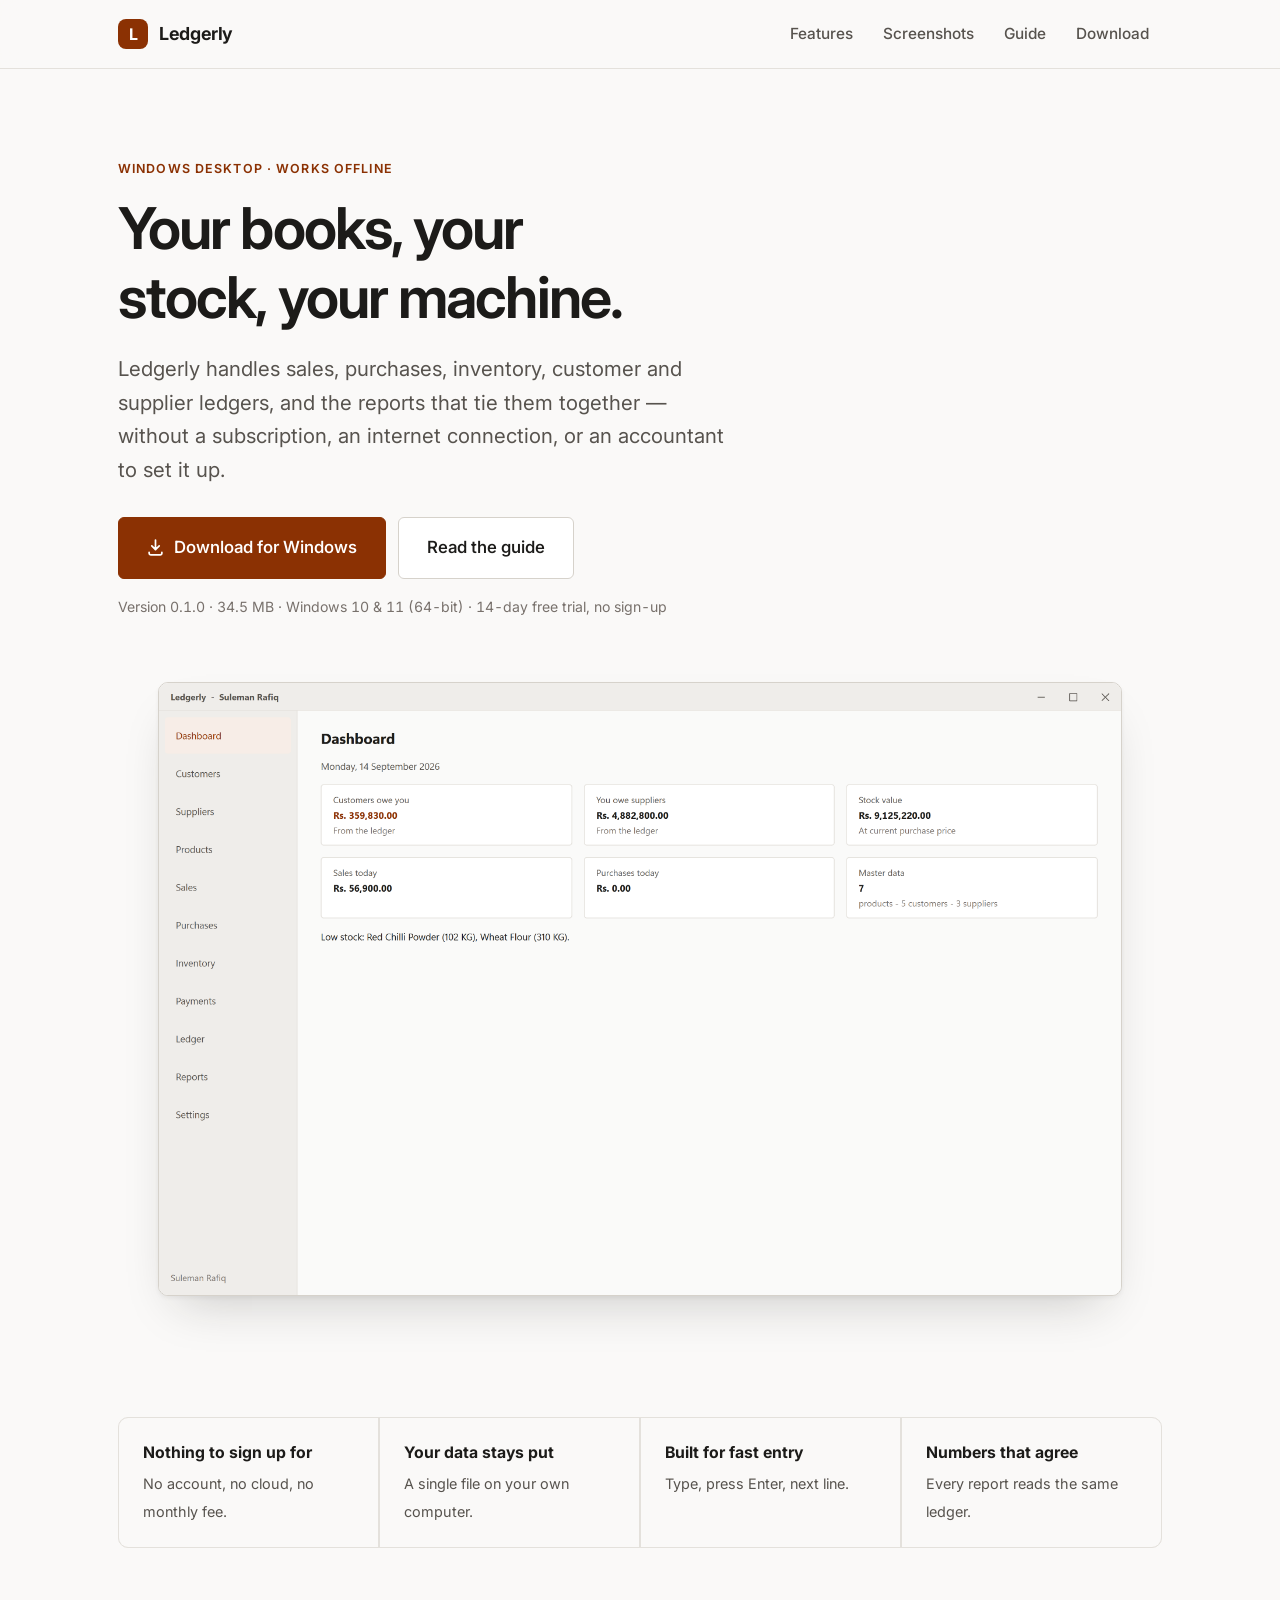
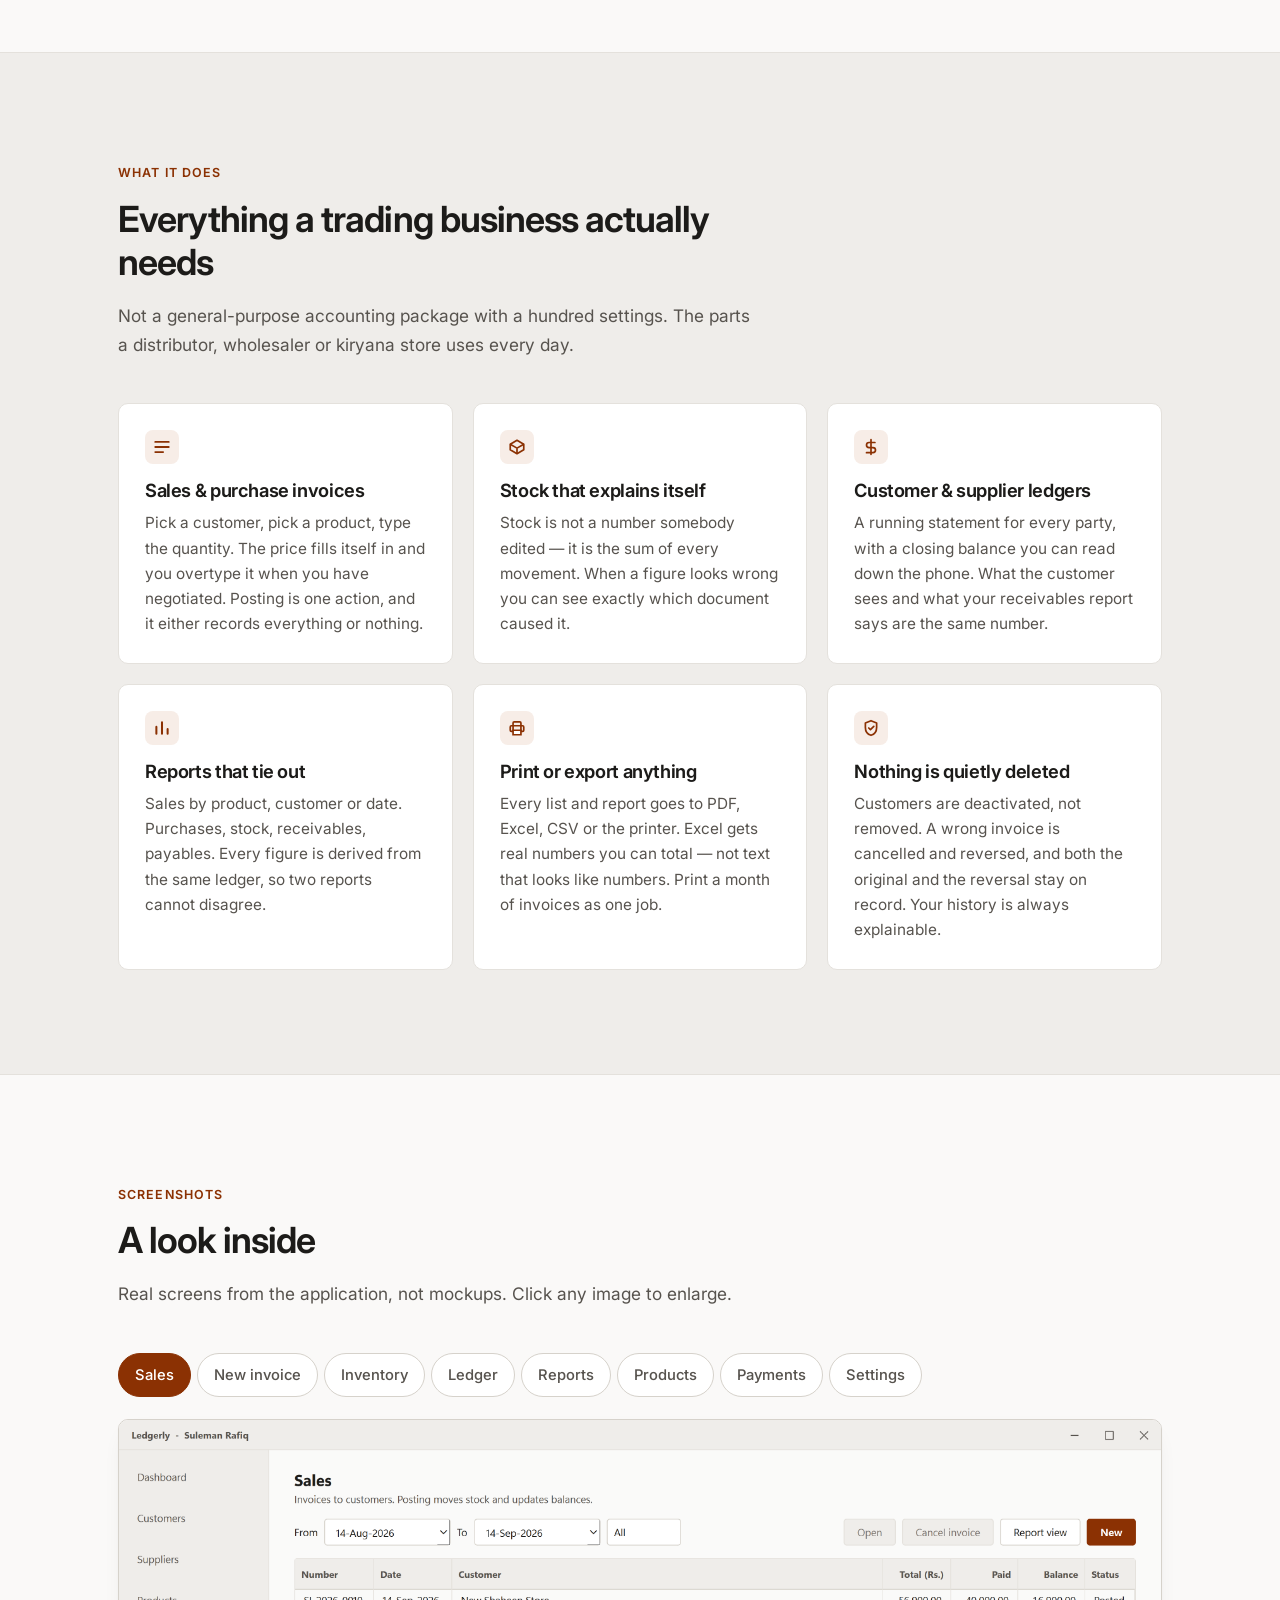
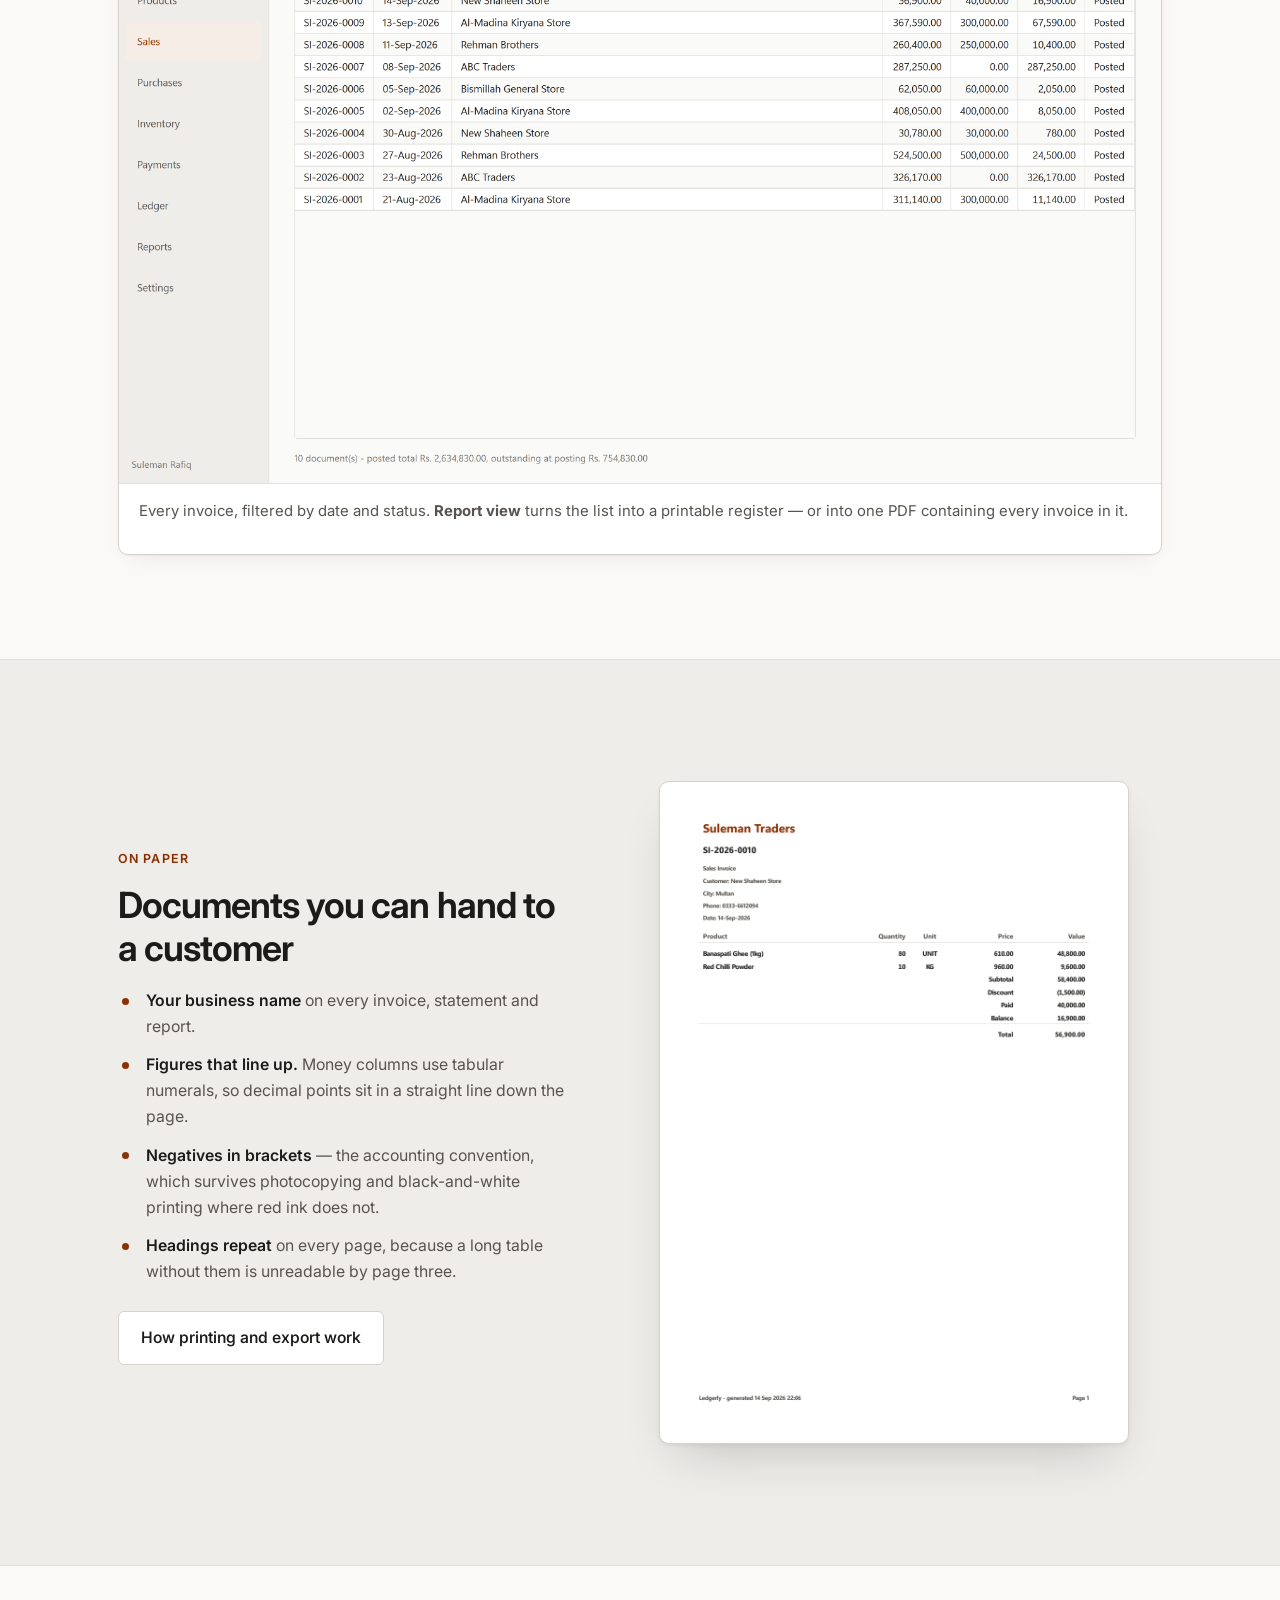
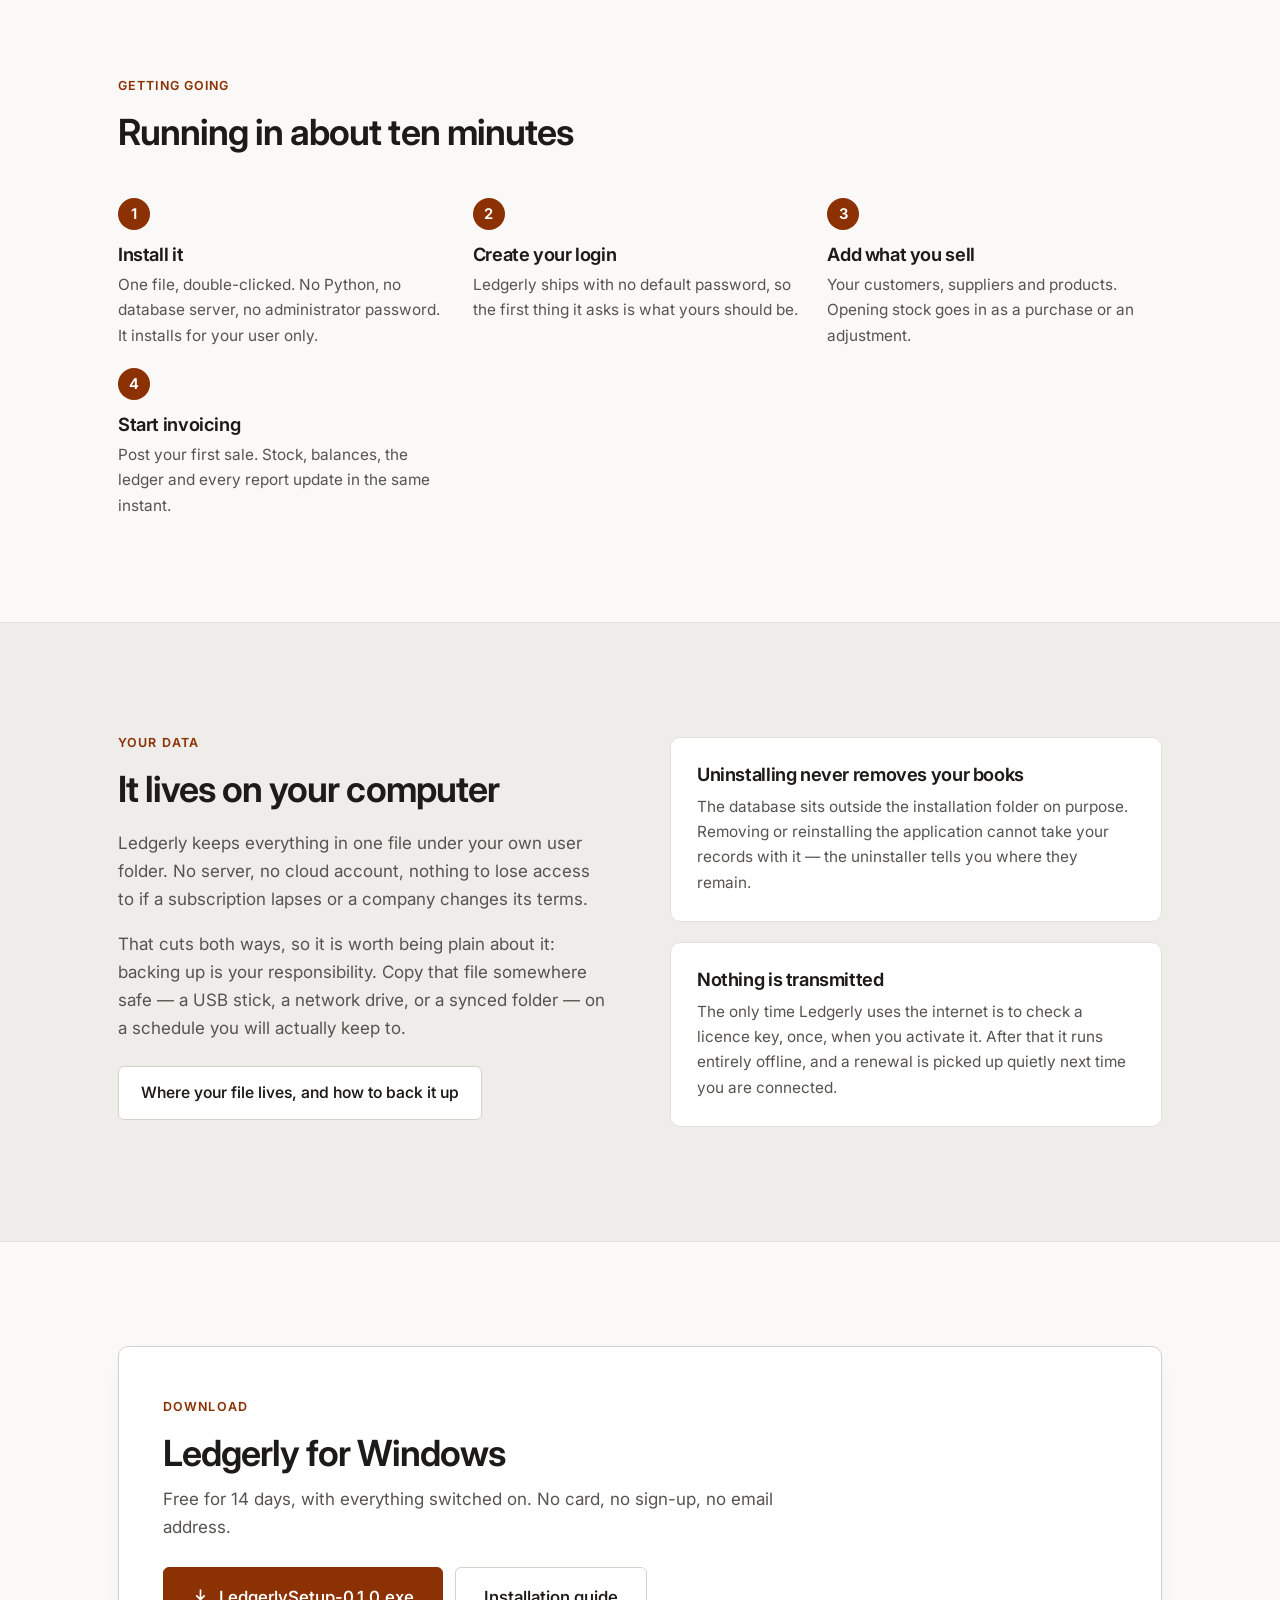
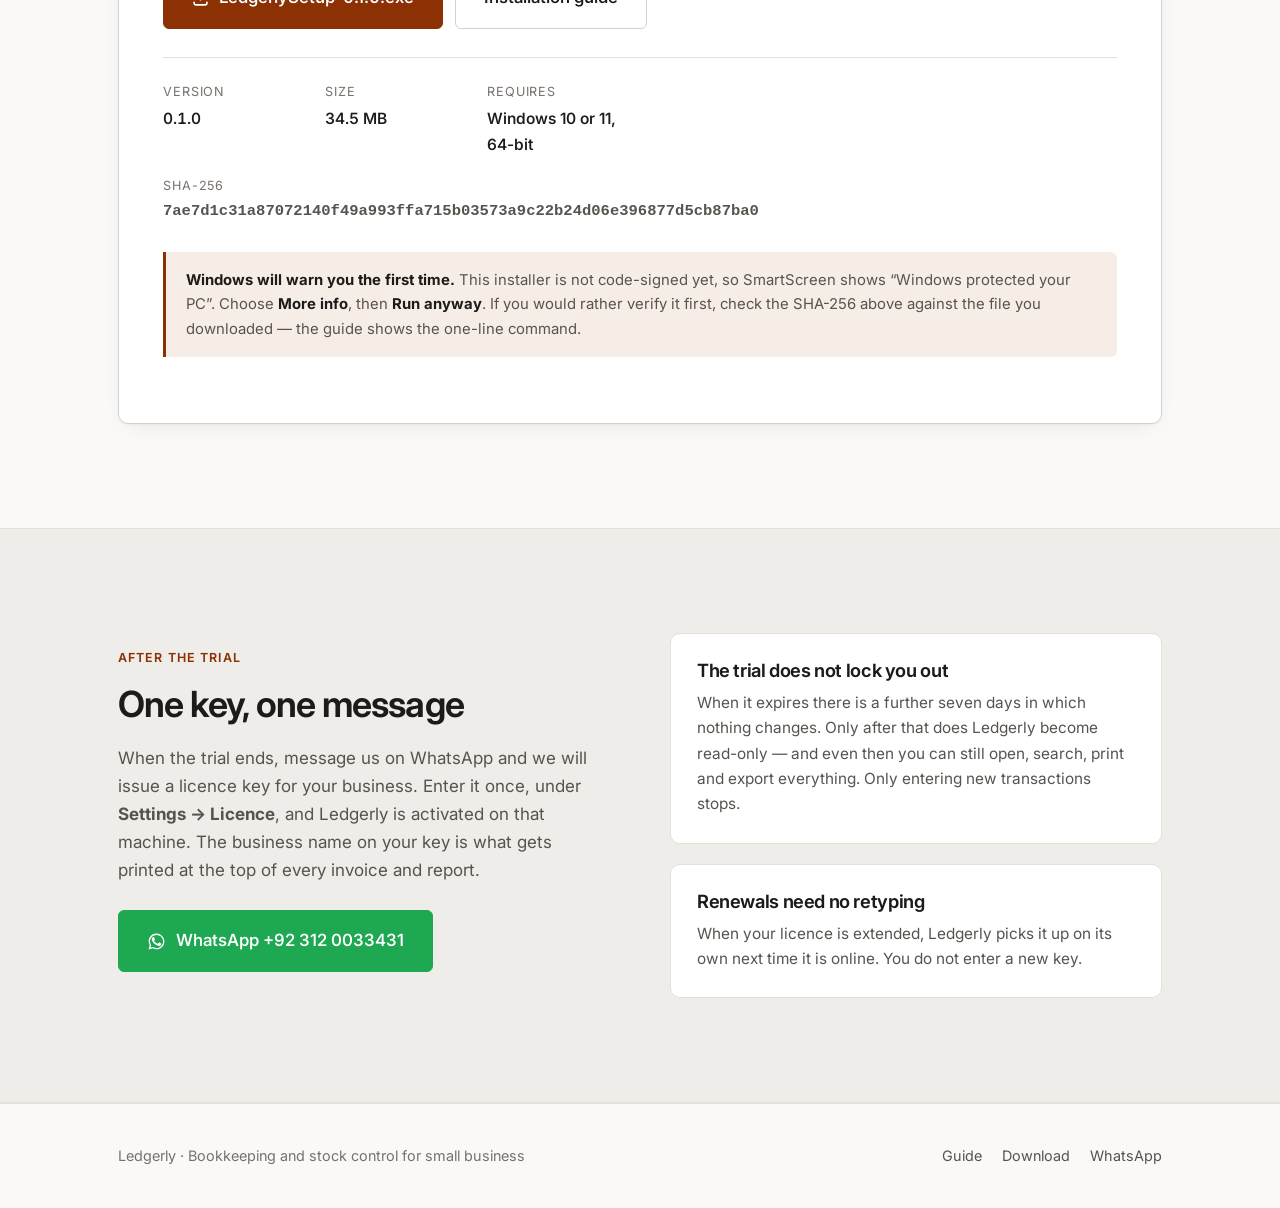
==== index.html @ e9dcdc24 "Ledgerly website: landing page, guide, screenshots and installer A static site -- two HTML pages, on" ====
<!doctype html>
<html lang="en">
<head>
<meta charset="utf-8">
<meta name="viewport" content="width=device-width, initial-scale=1">
<title>Ledgerly — offline bookkeeping and stock control for small business</title>
<meta name="description" content="A desktop ERP for small and medium businesses. Sales, purchases, stock, customer and supplier ledgers, and reports that always agree. Works offline. One-time licence.">
<meta name="theme-color" content="#8B3103">

<link rel="canonical" href="https://ledgerly-website-iota.vercel.app/">

<meta property="og:site_name" content="Ledgerly">
<meta property="og:title" content="Ledgerly — offline bookkeeping and stock control">
<meta property="og:description" content="Sales, purchases, stock, ledgers and reports for small business. Works offline. Your data stays on your machine. One-time licence.">
<meta property="og:type" content="website">
<meta property="og:url" content="https://ledgerly-website-iota.vercel.app/">
<meta property="og:locale" content="en">
<meta property="og:image" content="https://ledgerly-website-iota.vercel.app/assets/screens/dashboard.png">
<meta property="og:image:width" content="3300">
<meta property="og:image:height" content="2100">
<meta property="og:image:alt" content="The Ledgerly dashboard showing receivables, payables and stock value.">

<meta name="twitter:card" content="summary_large_image">
<meta name="twitter:title" content="Ledgerly — offline bookkeeping and stock control">
<meta name="twitter:description" content="Sales, purchases, stock, ledgers and reports for small business. Works offline.">
<meta name="twitter:image" content="https://ledgerly-website-iota.vercel.app/assets/screens/dashboard.png">

<meta name="robots" content="index, follow, max-image-preview:large, max-snippet:-1">
<meta name="application-name" content="Ledgerly">

<link rel="icon" href="assets/favicon.svg" type="image/svg+xml">
<link rel="preconnect" href="https://fonts.googleapis.com">
<link rel="preconnect" href="https://fonts.gstatic.com" crossorigin>
<link href="https://fonts.googleapis.com/css2?family=Inter:wght@400;500;600;700&display=swap" rel="stylesheet">
<link rel="stylesheet" href="assets/style.css">
<script type="application/ld+json">
{
  "@context": "https://schema.org",
  "@graph": [
    {
      "@type": "SoftwareApplication",
      "@id": "https://ledgerly-website-iota.vercel.app/#app",
      "name": "Ledgerly",
      "applicationCategory": "BusinessApplication",
      "applicationSubCategory": "Accounting and inventory software",
      "operatingSystem": "Windows 10, Windows 11",
      "softwareVersion": "0.1.0",
      "fileSize": "34.5 MB",
      "downloadUrl": "https://ledgerly-website-iota.vercel.app/downloads/LedgerlySetup-0.1.0.exe",
      "installUrl": "https://ledgerly-website-iota.vercel.app/#download",
      "softwareHelp": {
        "@id": "https://ledgerly-website-iota.vercel.app/docs#page"
      },
      "url": "https://ledgerly-website-iota.vercel.app/",
      "image": "https://ledgerly-website-iota.vercel.app/assets/screens/dashboard.png",
      "screenshot": [
        "https://ledgerly-website-iota.vercel.app/assets/screens/dashboard.png",
        "https://ledgerly-website-iota.vercel.app/assets/screens/sales.png",
        "https://ledgerly-website-iota.vercel.app/assets/screens/invoice-editor.png",
        "https://ledgerly-website-iota.vercel.app/assets/screens/inventory.png",
        "https://ledgerly-website-iota.vercel.app/assets/screens/ledger.png",
        "https://ledgerly-website-iota.vercel.app/assets/screens/reports.png"
      ],
      "description": "Offline desktop bookkeeping and stock control for small and medium businesses. Sales and purchase invoices, inventory, customer and supplier ledgers, payments and reports. Data stays in a single file on your own machine.",
      "featureList": [
        "Sales and purchase invoices with atomic posting",
        "Inventory derived from movement history",
        "Customer and supplier ledgers with running balances",
        "Customer receipts and supplier payments",
        "Sales, purchase, stock and outstanding reports",
        "Export to PDF, Excel and CSV, and direct printing",
        "Bulk printing of invoices and statements",
        "Works entirely offline"
      ],
      "offers": {
        "@type": "Offer",
        "price": "0",
        "priceCurrency": "PKR",
        "description": "Free 14-day trial with every feature enabled, then a one-time licence key. No subscription.",
        "availability": "https://schema.org/InStock"
      },
      "author": {
        "@id": "https://ledgerly-website-iota.vercel.app/#publisher"
      },
      "publisher": {
        "@id": "https://ledgerly-website-iota.vercel.app/#publisher"
      }
    },
    {
      "@type": "Organization",
      "@id": "https://ledgerly-website-iota.vercel.app/#publisher",
      "name": "Ledgerly",
      "url": "https://ledgerly-website-iota.vercel.app/",
      "logo": "https://ledgerly-website-iota.vercel.app/assets/favicon.svg",
      "contactPoint": {
        "@type": "ContactPoint",
        "contactType": "sales and technical support",
        "telephone": "+92-312-0033431",
        "availableLanguage": [
          "en",
          "ur"
        ]
      }
    },
    {
      "@type": "WebSite",
      "@id": "https://ledgerly-website-iota.vercel.app/#website",
      "url": "https://ledgerly-website-iota.vercel.app/",
      "name": "Ledgerly",
      "publisher": {
        "@id": "https://ledgerly-website-iota.vercel.app/#publisher"
      },
      "inLanguage": "en"
    }
  ]
}
</script>
</head>
<body>

<a class="skip" href="#main">Skip to content</a>

<header class="site-header">
  <div class="wrap">
    <a class="brand" href="./"><span class="mark" aria-hidden="true">L</span> Ledgerly</a>
    <nav class="site-nav">
      <a class="hide-sm" href="#features">Features</a>
      <a class="hide-sm" href="#screens">Screenshots</a>
      <a href="docs">Guide</a>
      <a href="#download">Download</a>
    </nav>
  </div>
</header>

<main id="main">

  <!-- ---------------------------------------------------------------- -->
  <section class="hero">
    <div class="wrap">
      <div class="hero__text">
        <span class="eyebrow">Windows desktop &middot; works offline</span>
        <h1>Your books, your stock, your machine.</h1>
        <p class="hero__lede">
          Ledgerly handles sales, purchases, inventory, customer and supplier
          ledgers, and the reports that tie them together — without a
          subscription, an internet connection, or an accountant to set it up.
        </p>
        <div class="hero__actions">
          <a class="btn btn--primary btn--lg" href="#download">
            <svg width="17" height="17" viewBox="0 0 16 16" fill="none" aria-hidden="true">
              <path d="M8 1v9m0 0L4.5 6.5M8 10l3.5-3.5M2 12.5v1A1.5 1.5 0 0 0 3.5 15h9a1.5 1.5 0 0 0 1.5-1.5v-1"
                    stroke="currentColor" stroke-width="1.6" stroke-linecap="round" stroke-linejoin="round"/>
            </svg>
            Download for Windows
          </a>
          <a class="btn btn--lg" href="docs">Read the guide</a>
        </div>
        <p class="hero__meta num">
          Version 0.1.0 &middot; 34.5&nbsp;MB &middot; Windows 10 &amp; 11 (64-bit) &middot;
          14-day free trial, no sign-up
        </p>
      </div>

      <figure class="hero__shot">
        <img src="assets/screens/dashboard.png" width="3300" height="2100"
             alt="The Ledgerly dashboard, showing receivables, payables, stock value, today's sales and a low-stock warning."
             fetchpriority="high">
      </figure>
    </div>
  </section>

  <!-- ---------------------------------------------------------------- -->
  <section>
    <div class="wrap">
      <div class="claims">
        <div>
          <strong>Nothing to sign up for</strong>
          <span>No account, no cloud, no monthly fee.</span>
        </div>
        <div>
          <strong>Your data stays put</strong>
          <span>A single file on your own computer.</span>
        </div>
        <div>
          <strong>Built for fast entry</strong>
          <span>Type, press Enter, next line.</span>
        </div>
        <div>
          <strong>Numbers that agree</strong>
          <span>Every report reads the same ledger.</span>
        </div>
      </div>
    </div>
  </section>

  <!-- ---------------------------------------------------------------- -->
  <section id="features" class="tinted">
    <div class="wrap">
      <div class="section-head">
        <span class="eyebrow">What it does</span>
        <h2>Everything a trading business actually needs</h2>
        <p>
          Not a general-purpose accounting package with a hundred settings.
          The parts a distributor, wholesaler or kiryana store uses every day.
        </p>
      </div>

      <div class="grid">
        <article class="card">
          <div class="card__icon" aria-hidden="true">
            <svg width="18" height="18" viewBox="0 0 16 16" fill="none">
              <path d="M2 3.5h12M2 8h12M2 12.5h7" stroke="currentColor" stroke-width="1.6" stroke-linecap="round"/>
            </svg>
          </div>
          <h3>Sales &amp; purchase invoices</h3>
          <p>
            Pick a customer, pick a product, type the quantity. The price fills
            itself in and you overtype it when you have negotiated. Posting is
            one action, and it either records everything or nothing.
          </p>
        </article>

        <article class="card">
          <div class="card__icon" aria-hidden="true">
            <svg width="18" height="18" viewBox="0 0 16 16" fill="none">
              <path d="M2 5.5 8 2l6 3.5v5L8 14l-6-3.5v-5Z" stroke="currentColor" stroke-width="1.5" stroke-linejoin="round"/>
              <path d="M2 5.5 8 9l6-3.5M8 9v5" stroke="currentColor" stroke-width="1.5" stroke-linejoin="round"/>
            </svg>
          </div>
          <h3>Stock that explains itself</h3>
          <p>
            Stock is not a number somebody edited — it is the sum of every
            movement. When a figure looks wrong you can see exactly which
            document caused it.
          </p>
        </article>

        <article class="card">
          <div class="card__icon" aria-hidden="true">
            <svg width="18" height="18" viewBox="0 0 16 16" fill="none">
              <path d="M8 1.5v13M11.5 4H6.25a2.25 2.25 0 0 0 0 4.5h3.5a2.25 2.25 0 0 1 0 4.5H4"
                    stroke="currentColor" stroke-width="1.5" stroke-linecap="round"/>
            </svg>
          </div>
          <h3>Customer &amp; supplier ledgers</h3>
          <p>
            A running statement for every party, with a closing balance you can
            read down the phone. What the customer sees and what your
            receivables report says are the same number.
          </p>
        </article>

        <article class="card">
          <div class="card__icon" aria-hidden="true">
            <svg width="18" height="18" viewBox="0 0 16 16" fill="none">
              <path d="M3 13V7m5 6V3m5 10v-4" stroke="currentColor" stroke-width="1.8" stroke-linecap="round"/>
            </svg>
          </div>
          <h3>Reports that tie out</h3>
          <p>
            Sales by product, customer or date. Purchases, stock, receivables,
            payables. Every figure is derived from the same ledger, so two
            reports cannot disagree.
          </p>
        </article>

        <article class="card">
          <div class="card__icon" aria-hidden="true">
            <svg width="18" height="18" viewBox="0 0 16 16" fill="none">
              <path d="M4.5 11.5v-8a1 1 0 0 1 1-1h5a1 1 0 0 1 1 1v8" stroke="currentColor" stroke-width="1.5"/>
              <rect x="2" y="6" width="12" height="5" rx="1" stroke="currentColor" stroke-width="1.5"/>
              <path d="M4.5 10h7v4h-7z" fill="var(--bg-elevated)" stroke="currentColor" stroke-width="1.5"/>
            </svg>
          </div>
          <h3>Print or export anything</h3>
          <p>
            Every list and report goes to PDF, Excel, CSV or the printer.
            Excel gets real numbers you can total — not text that looks like
            numbers. Print a month of invoices as one job.
          </p>
        </article>

        <article class="card">
          <div class="card__icon" aria-hidden="true">
            <svg width="18" height="18" viewBox="0 0 16 16" fill="none">
              <path d="M8 1.5 3 3.5v4c0 3.2 2.1 6.1 5 7 2.9-.9 5-3.8 5-7v-4L8 1.5Z"
                    stroke="currentColor" stroke-width="1.5" stroke-linejoin="round"/>
              <path d="m6 8 1.5 1.5L10.5 6.5" stroke="currentColor" stroke-width="1.5" stroke-linecap="round" stroke-linejoin="round"/>
            </svg>
          </div>
          <h3>Nothing is quietly deleted</h3>
          <p>
            Customers are deactivated, not removed. A wrong invoice is
            cancelled and reversed, and both the original and the reversal
            stay on record. Your history is always explainable.
          </p>
        </article>
      </div>
    </div>
  </section>

  <!-- ---------------------------------------------------------------- -->
  <section id="screens">
    <div class="wrap">
      <div class="section-head">
        <span class="eyebrow">Screenshots</span>
        <h2>A look inside</h2>
        <p>Real screens from the application, not mockups. Click any image to enlarge.</p>
      </div>

      <div class="tabs" role="tablist" aria-label="Application screens">
        <button class="tab" role="tab" aria-selected="true"  aria-controls="p-sales"     id="t-sales">Sales</button>
        <button class="tab" role="tab" aria-selected="false" aria-controls="p-invoice"   id="t-invoice">New invoice</button>
        <button class="tab" role="tab" aria-selected="false" aria-controls="p-inventory" id="t-inventory">Inventory</button>
        <button class="tab" role="tab" aria-selected="false" aria-controls="p-ledger"    id="t-ledger">Ledger</button>
        <button class="tab" role="tab" aria-selected="false" aria-controls="p-reports"   id="t-reports">Reports</button>
        <button class="tab" role="tab" aria-selected="false" aria-controls="p-products"  id="t-products">Products</button>
        <button class="tab" role="tab" aria-selected="false" aria-controls="p-payments"  id="t-payments">Payments</button>
        <button class="tab" role="tab" aria-selected="false" aria-controls="p-settings"  id="t-settings">Settings</button>
      </div>

      <div class="shot" role="tabpanel" id="p-sales" aria-labelledby="t-sales">
        <img src="assets/screens/sales.png" alt="The sales register, listing posted invoices with totals, amounts paid and balances." loading="lazy">
        <p class="shot__caption">Every invoice, filtered by date and status. <strong>Report view</strong> turns the list into a printable register — or into one PDF containing every invoice in it.</p>
      </div>

      <div class="shot" role="tabpanel" id="p-invoice" aria-labelledby="t-invoice" hidden>
        <img src="assets/screens/invoice-editor.png" alt="Entering a sales invoice: customer, date, product lines, and live subtotal, discount, total and balance." loading="lazy">
        <p class="shot__caption">Choose a product and its price appears; type a quantity and press <kbd>Enter</kbd>. Totals update as you go, and the balance is always in view.</p>
      </div>

      <div class="shot" role="tabpanel" id="p-inventory" aria-labelledby="t-inventory" hidden>
        <img src="assets/screens/inventory.png" alt="Current stock for every product, with quantities, values and low-stock flags." loading="lazy">
        <p class="shot__caption">Current stock, the movement history behind it, or just what has fallen below its reorder level.</p>
      </div>

      <div class="shot" role="tabpanel" id="p-ledger" aria-labelledby="t-ledger" hidden>
        <img src="assets/screens/ledger.png" alt="A customer ledger showing invoices, receipts and a running balance." loading="lazy">
        <p class="shot__caption">A running statement per customer or supplier. Print one, or print every statement at once for a collections round.</p>
      </div>

      <div class="shot" role="tabpanel" id="p-reports" aria-labelledby="t-reports" hidden>
        <img src="assets/screens/reports.png" alt="The reports screen showing customer outstanding balances with a totals row." loading="lazy">
        <p class="shot__caption">Eight reports, one export bar. Take the whole set as a single month-end PDF.</p>
      </div>

      <div class="shot" role="tabpanel" id="p-products" aria-labelledby="t-products" hidden>
        <img src="assets/screens/products.png" alt="The product list with units, pack sizes, purchase and selling prices, and reorder levels." loading="lazy">
        <p class="shot__caption">Prices here are defaults. What an invoice actually charged stays on that invoice, so changing a price never rewrites history.</p>
      </div>

      <div class="shot" role="tabpanel" id="p-payments" aria-labelledby="t-payments" hidden>
        <img src="assets/screens/payments.png" alt="Payments received from customers, with dates, amounts, methods and references." loading="lazy">
        <p class="shot__caption">Receipts and payments, on their own or alongside an invoice. The party's current balance is shown before you type the amount.</p>
      </div>

      <div class="shot" role="tabpanel" id="p-settings" aria-labelledby="t-settings" hidden>
        <img src="assets/screens/settings.png" alt="The settings screen showing licence status, the licensed business name and the expiry date." loading="lazy">
        <p class="shot__caption">Licence status, the business name printed on your documents, and a renewal check.</p>
      </div>
    </div>
  </section>

  <!-- ---------------------------------------------------------------- -->
  <section class="tinted">
    <div class="wrap">
      <div class="split split--narrow-first">
        <div>
          <span class="eyebrow">On paper</span>
          <h2>Documents you can hand to a customer</h2>
          <ul>
            <li><strong>Your business name</strong> on every invoice, statement and report.</li>
            <li><strong>Figures that line up.</strong> Money columns use tabular
              numerals, so decimal points sit in a straight line down the page.</li>
            <li><strong>Negatives in brackets</strong> — the accounting convention,
              which survives photocopying and black-and-white printing where
              red ink does not.</li>
            <li><strong>Headings repeat</strong> on every page, because a long
              table without them is unreadable by page three.</li>
          </ul>
          <p style="margin-top:26px">
            <a class="btn" href="docs#printing">How printing and export work</a>
          </p>
        </div>
        <figure class="paper">
          <img src="assets/screens/printed-invoice.png" alt="A printed Ledgerly invoice showing the business name, customer details, product lines and closing totals." loading="lazy">
        </figure>
      </div>
    </div>
  </section>

  <!-- ---------------------------------------------------------------- -->
  <section id="how">
    <div class="wrap">
      <div class="section-head">
        <span class="eyebrow">Getting going</span>
        <h2>Running in about ten minutes</h2>
      </div>
      <div class="steps">
        <div class="step">
          <h3>Install it</h3>
          <p>
            One file, double-clicked. No Python, no database server, no
            administrator password. It installs for your user only.
          </p>
        </div>
        <div class="step">
          <h3>Create your login</h3>
          <p>
            Ledgerly ships with no default password, so the first thing it
            asks is what yours should be.
          </p>
        </div>
        <div class="step">
          <h3>Add what you sell</h3>
          <p>
            Your customers, suppliers and products. Opening stock goes in as
            a purchase or an adjustment.
          </p>
        </div>
        <div class="step">
          <h3>Start invoicing</h3>
          <p>
            Post your first sale. Stock, balances, the ledger and every report
            update in the same instant.
          </p>
        </div>
      </div>
    </div>
  </section>

  <!-- ---------------------------------------------------------------- -->
  <section class="tinted">
    <div class="wrap">
      <div class="split">
        <div>
          <span class="eyebrow">Your data</span>
          <h2>It lives on your computer</h2>
          <p style="color:var(--text-secondary)">
            Ledgerly keeps everything in one file under your own user folder.
            No server, no cloud account, nothing to lose access to if a
            subscription lapses or a company changes its terms.
          </p>
          <p style="color:var(--text-secondary)">
            That cuts both ways, so it is worth being plain about it: backing
            up is your responsibility. Copy that file somewhere safe — a USB
            stick, a network drive, or a synced folder — on a schedule you
            will actually keep to.
          </p>
          <p style="margin-top:24px">
            <a class="btn" href="docs#backup">Where your file lives, and how to back it up</a>
          </p>
        </div>
        <div class="grid" style="grid-template-columns:1fr">
          <article class="card">
            <h3>Uninstalling never removes your books</h3>
            <p>
              The database sits outside the installation folder on purpose.
              Removing or reinstalling the application cannot take your
              records with it — the uninstaller tells you where they remain.
            </p>
          </article>
          <article class="card">
            <h3>Nothing is transmitted</h3>
            <p>
              The only time Ledgerly uses the internet is to check a licence
              key, once, when you activate it. After that it runs entirely
              offline, and a renewal is picked up quietly next time you are
              connected.
            </p>
          </article>
        </div>
      </div>
    </div>
  </section>

  <!-- ---------------------------------------------------------------- -->
  <section id="download">
    <div class="wrap">
      <div class="download-card">
        <span class="eyebrow">Download</span>
        <h2>Ledgerly for Windows</h2>
        <p style="color:var(--text-secondary);max-width:56ch">
          Free for 14 days, with everything switched on. No card, no sign-up,
          no email address.
        </p>

        <div class="hero__actions" style="margin-top:26px">
          <a class="btn btn--primary btn--lg" href="downloads/LedgerlySetup-0.1.0.exe" download>
            <svg width="17" height="17" viewBox="0 0 16 16" fill="none" aria-hidden="true">
              <path d="M8 1v9m0 0L4.5 6.5M8 10l3.5-3.5M2 12.5v1A1.5 1.5 0 0 0 3.5 15h9a1.5 1.5 0 0 0 1.5-1.5v-1"
                    stroke="currentColor" stroke-width="1.6" stroke-linecap="round" stroke-linejoin="round"/>
            </svg>
            LedgerlySetup-0.1.0.exe
          </a>
          <a class="btn btn--lg" href="docs#install">Installation guide</a>
        </div>

        <dl class="facts">
          <div>
            <dt>Version</dt>
            <dd class="num">0.1.0</dd>
          </div>
          <div>
            <dt>Size</dt>
            <dd class="num">34.5 MB</dd>
          </div>
          <div>
            <dt>Requires</dt>
            <dd>Windows 10 or 11, 64-bit</dd>
          </div>
          <div style="grid-column:1/-1">
            <dt>SHA-256</dt>
            <dd class="checksum">7ae7d1c31a87072140f49a993ffa715b03573a9c22b24d06e396877d5cb87ba0</dd>
          </div>
        </dl>

        <div class="note">
          <p>
            <strong>Windows will warn you the first time.</strong> This
            installer is not code-signed yet, so SmartScreen shows
            “Windows protected your PC”. Choose <strong>More info</strong>,
            then <strong>Run anyway</strong>. If you would rather verify it
            first, check the SHA-256 above against the file you downloaded —
            the guide shows the one-line command.
          </p>
        </div>
      </div>
    </div>
  </section>

  <!-- ---------------------------------------------------------------- -->
  <section id="licence" class="tinted">
    <div class="wrap">
      <div class="split">
        <div>
          <span class="eyebrow">After the trial</span>
          <h2>One key, one message</h2>
          <p style="color:var(--text-secondary)">
            When the trial ends, message us on WhatsApp and we will issue a
            licence key for your business. Enter it once, under
            <strong>Settings → Licence</strong>, and Ledgerly is activated on
            that machine. The business name on your key is what gets printed
            at the top of every invoice and report.
          </p>
          <p style="margin-top:26px">
            <a class="btn wa btn--lg"
               href="https://wa.me/923120033431?text=Hello%2C%20I%20would%20like%20a%20Ledgerly%20licence%20key.%20My%20business%20name%20is%3A%20"
               target="_blank" rel="noopener">
              <svg width="19" height="19" viewBox="0 0 24 24" fill="currentColor" aria-hidden="true">
                <path d="M17.47 14.38c-.3-.15-1.76-.87-2.03-.97-.27-.1-.47-.15-.67.15-.2.3-.77.96-.94 1.16-.17.2-.35.22-.64.08-.3-.15-1.25-.46-2.39-1.47-.88-.79-1.48-1.76-1.65-2.06-.17-.3-.02-.46.13-.6.13-.14.3-.35.45-.52.15-.17.2-.3.3-.5.1-.2.05-.37-.02-.52-.08-.15-.67-1.61-.92-2.2-.24-.58-.49-.5-.67-.51h-.57c-.2 0-.52.07-.79.37-.27.3-1.04 1.01-1.04 2.47s1.06 2.86 1.21 3.06c.15.2 2.1 3.2 5.08 4.49.71.3 1.26.49 1.69.63.71.22 1.36.19 1.87.12.57-.09 1.76-.72 2.01-1.41.25-.7.25-1.29.17-1.42-.07-.13-.27-.2-.57-.35Z"/>
                <path d="M12.04 2C6.58 2 2.13 6.45 2.13 11.91c0 1.75.46 3.46 1.32 4.96L2 22l5.25-1.38a9.87 9.87 0 0 0 4.79 1.22h.01c5.46 0 9.91-4.45 9.91-9.91 0-2.65-1.03-5.14-2.9-7.01A9.82 9.82 0 0 0 12.04 2Zm0 18.15a8.2 8.2 0 0 1-4.18-1.15l-.3-.18-3.11.82.83-3.04-.2-.31a8.19 8.19 0 0 1-1.26-4.38c0-4.54 3.7-8.24 8.24-8.24 2.2 0 4.27.86 5.82 2.42a8.18 8.18 0 0 1 2.41 5.83c0 4.54-3.69 8.23-8.25 8.23Z"/>
              </svg>
              WhatsApp +92 312 0033431
            </a>
          </p>
        </div>
        <div class="grid" style="grid-template-columns:1fr">
          <article class="card">
            <h3>The trial does not lock you out</h3>
            <p>
              When it expires there is a further seven days in which nothing
              changes. Only after that does Ledgerly become read-only — and
              even then you can still open, search, print and export
              everything. Only entering new transactions stops.
            </p>
          </article>
          <article class="card">
            <h3>Renewals need no retyping</h3>
            <p>
              When your licence is extended, Ledgerly picks it up on its own
              next time it is online. You do not enter a new key.
            </p>
          </article>
        </div>
      </div>
    </div>
  </section>

</main>

<footer class="site-footer">
  <div class="wrap">
    <span>Ledgerly &middot; Bookkeeping and stock control for small business</span>
    <nav>
      <a href="docs">Guide</a>
      <a href="#download">Download</a>
      <a href="https://wa.me/923120033431" target="_blank" rel="noopener">WhatsApp</a>
    </nav>
  </div>
</footer>

<dialog class="lightbox" id="lightbox">
  <button class="lightbox__close" type="button" aria-label="Close">&times;</button>
  <img src="" alt="">
</dialog>

<script src="assets/app.js" defer></script>
</body>
</html>
---- assets/style.css ----
/* Ledgerly website
 *
 * The same design system as the application: 70% warm neutral ground,
 * 20% structural surfaces, 10% accent. #8B3103 measures 7.9:1 as text on
 * the off-white and 8.3:1 under white as a fill, so it works as both.
 *
 * The accent marks actions and navigation only. It never carries meaning
 * about money -- a warm red-orange reads as "loss" beside a figure.
 */

:root {
  /* 70% -- dominant neutral */
  --bg: #faf9f8;
  --bg-elevated: #ffffff;

  /* 20% -- structure */
  --surface: #efedea;
  --surface-hover: #e7e4e0;
  --border: #e4e1dc;
  --border-strong: #d6d2cb;

  /* 10% -- accent */
  --accent: #8b3103;
  --accent-hover: #732903;
  --accent-pressed: #5c2102;
  --accent-subtle: #f7ede7;
  --on-accent: #ffffff;

  --text: #1c1b19;
  --text-secondary: #57534e;
  --text-muted: #78716c;

  --success: #1d7a54;

  --radius: 10px;
  --radius-sm: 6px;
  --shadow: 0 1px 2px rgb(28 27 25 / 4%), 0 8px 24px -12px rgb(28 27 25 / 12%);
  --shadow-lift: 0 2px 4px rgb(28 27 25 / 5%), 0 24px 48px -20px rgb(28 27 25 / 22%);

  --max: 1140px;
  --gutter: clamp(20px, 5vw, 48px);

  --sans: "Inter", "Segoe UI Variable Text", "Segoe UI", system-ui, -apple-system,
    sans-serif;

  color-scheme: light dark;
}

@media (prefers-color-scheme: dark) {
  :root {
    --bg: #141413;
    --bg-elevated: #1c1c1a;
    --surface: #212120;
    --surface-hover: #2a2a27;
    --border: #302f2c;
    --border-strong: #43423e;

    /* #8B3103 is 1.6:1 on a dark ground, so the accent lifts. */
    --accent: #e88b4f;
    --accent-hover: #f0a06b;
    --accent-pressed: #d17435;
    --accent-subtle: #2a1d13;
    --on-accent: #1a1008;

    --text: #f5f3f1;
    --text-secondary: #b8b2aa;
    --text-muted: #8d8880;

    --success: #45b184;

    --shadow: 0 1px 2px rgb(0 0 0 / 30%), 0 8px 24px -12px rgb(0 0 0 / 50%);
    --shadow-lift: 0 2px 4px rgb(0 0 0 / 30%), 0 24px 48px -20px rgb(0 0 0 / 60%);
  }
}

/* ---------- base ---------- */

*,
*::before,
*::after {
  box-sizing: border-box;
}

html {
  scroll-behavior: smooth;
  /* Anchored headings must not hide under the sticky bar. */
  scroll-padding-top: 88px;
  -webkit-text-size-adjust: 100%;
}

@media (prefers-reduced-motion: reduce) {
  html {
    scroll-behavior: auto;
  }
  *,
  *::before,
  *::after {
    animation-duration: 0.01ms !important;
    transition-duration: 0.01ms !important;
  }
}

body {
  margin: 0;
  background: var(--bg);
  color: var(--text);
  font-family: var(--sans);
  font-size: 17px;
  line-height: 1.65;
  -webkit-font-smoothing: antialiased;
}

img {
  max-width: 100%;
  height: auto;
  display: block;
}

a {
  color: var(--accent);
  text-decoration-thickness: 1px;
  text-underline-offset: 3px;
}

a:hover {
  color: var(--accent-hover);
}

h1,
h2,
h3,
h4 {
  line-height: 1.2;
  letter-spacing: -0.021em;
  margin: 0 0 0.5em;
  font-weight: 640;
}

h1 {
  font-size: clamp(2.3rem, 5.2vw, 3.6rem);
  letter-spacing: -0.033em;
}
h2 {
  font-size: clamp(1.65rem, 3.4vw, 2.25rem);
  letter-spacing: -0.027em;
}
h3 {
  font-size: 1.14rem;
}

p {
  margin: 0 0 1em;
}

:focus-visible {
  outline: 2px solid var(--accent);
  outline-offset: 3px;
  border-radius: 3px;
}

/* Figures line up down a column only with tabular numerals. */
.num {
  font-variant-numeric: tabular-nums;
}

.wrap {
  max-width: var(--max);
  margin-inline: auto;
  padding-inline: var(--gutter);
}

.skip {
  position: absolute;
  left: -9999px;
}
.skip:focus {
  left: 16px;
  top: 16px;
  z-index: 100;
  background: var(--accent);
  color: var(--on-accent);
  padding: 10px 18px;
  border-radius: var(--radius-sm);
}

/* ---------- buttons ---------- */

.btn {
  display: inline-flex;
  align-items: center;
  gap: 10px;
  padding: 13px 22px;
  border-radius: var(--radius-sm);
  border: 1px solid var(--border-strong);
  background: var(--bg-elevated);
  color: var(--text);
  font: inherit;
  font-weight: 550;
  font-size: 0.98rem;
  text-decoration: none;
  cursor: pointer;
  transition: background 0.14s ease, border-color 0.14s ease, transform 0.14s ease;
}

.btn:hover {
  background: var(--surface-hover);
  color: var(--text);
}

.btn--primary {
  background: var(--accent);
  border-color: var(--accent);
  color: var(--on-accent);
}

.btn--primary:hover {
  background: var(--accent-hover);
  border-color: var(--accent-hover);
  color: var(--on-accent);
  transform: translateY(-1px);
}

.btn--lg {
  padding: 16px 28px;
  font-size: 1.05rem;
}

.btn--ghost {
  background: transparent;
  border-color: transparent;
}
.btn--ghost:hover {
  background: var(--surface);
}

.btn svg {
  flex: none;
}

/* ---------- header ---------- */

.site-header {
  position: sticky;
  top: 0;
  z-index: 40;
  background: color-mix(in srgb, var(--bg) 88%, transparent);
  backdrop-filter: blur(12px);
  border-bottom: 1px solid var(--border);
}

.site-header .wrap {
  display: flex;
  align-items: center;
  gap: 20px;
  height: 68px;
}

.brand {
  display: flex;
  align-items: center;
  gap: 11px;
  font-weight: 680;
  font-size: 1.12rem;
  letter-spacing: -0.02em;
  color: var(--text);
  text-decoration: none;
  margin-right: auto;
}

.brand:hover {
  color: var(--text);
}

.mark {
  width: 30px;
  height: 30px;
  border-radius: 8px;
  background: var(--accent);
  display: grid;
  place-items: center;
  color: var(--on-accent);
  font-weight: 700;
  font-size: 1rem;
  flex: none;
}

.site-nav {
  display: flex;
  align-items: center;
  gap: 4px;
}

.site-nav a {
  color: var(--text-secondary);
  text-decoration: none;
  padding: 8px 13px;
  border-radius: var(--radius-sm);
  font-size: 0.96rem;
  font-weight: 500;
}

.site-nav a:hover {
  background: var(--surface);
  color: var(--text);
}

.site-nav a[aria-current="page"] {
  color: var(--accent);
  background: var(--accent-subtle);
}

@media (max-width: 760px) {
  .site-nav .hide-sm {
    display: none;
  }
}

/* ---------- sections ---------- */

section {
  padding-block: clamp(56px, 9vw, 104px);
}

.section-head {
  max-width: 640px;
  margin-bottom: 44px;
}

.section-head p {
  color: var(--text-secondary);
  font-size: 1.08rem;
  margin: 0;
}

.eyebrow {
  display: inline-block;
  font-size: 0.78rem;
  font-weight: 620;
  letter-spacing: 0.09em;
  text-transform: uppercase;
  color: var(--accent);
  margin-bottom: 14px;
}

.tinted {
  background: var(--surface);
  border-block: 1px solid var(--border);
}

/* ---------- hero ---------- */

.hero {
  padding-top: clamp(48px, 7vw, 84px);
  padding-bottom: 0;
}

.hero__text {
  max-width: 720px;
}

.hero h1 {
  margin-bottom: 20px;
  text-wrap: balance;
}

.hero__lede {
  font-size: clamp(1.08rem, 2vw, 1.28rem);
  color: var(--text-secondary);
  max-width: 620px;
  margin-bottom: 30px;
}

.hero__actions {
  display: flex;
  flex-wrap: wrap;
  gap: 12px;
  align-items: center;
}

.hero__meta {
  margin-top: 16px;
  font-size: 0.88rem;
  color: var(--text-muted);
}

.hero__shot {
  margin-top: clamp(40px, 6vw, 64px);
  border-radius: var(--radius);
  border: 1px solid var(--border-strong);
  overflow: hidden;
  box-shadow: var(--shadow-lift);
  background: var(--bg-elevated);
}

/* ---------- claims strip ---------- */

.claims {
  display: grid;
  grid-template-columns: repeat(auto-fit, minmax(210px, 1fr));
  gap: 2px;
  background: var(--border);
  border: 1px solid var(--border);
  border-radius: var(--radius);
  overflow: hidden;
}

.claims div {
  background: var(--bg);
  padding: 22px 24px;
}

.claims strong {
  display: block;
  font-size: 0.99rem;
  margin-bottom: 3px;
}

.claims span {
  font-size: 0.9rem;
  color: var(--text-secondary);
}

/* ---------- feature grid ---------- */

.grid {
  display: grid;
  gap: 20px;
  grid-template-columns: repeat(auto-fit, minmax(280px, 1fr));
}

.card {
  background: var(--bg-elevated);
  border: 1px solid var(--border);
  border-radius: var(--radius);
  padding: 26px;
}

.card h3 {
  margin-bottom: 8px;
}

.card p {
  color: var(--text-secondary);
  font-size: 0.96rem;
  margin: 0;
}

.card__icon {
  width: 34px;
  height: 34px;
  border-radius: 8px;
  background: var(--accent-subtle);
  color: var(--accent);
  display: grid;
  place-items: center;
  margin-bottom: 16px;
}

/* ---------- screenshot gallery ---------- */

.tabs {
  display: flex;
  flex-wrap: wrap;
  gap: 6px;
  margin-bottom: 22px;
}

.tab {
  padding: 9px 16px;
  border-radius: 999px;
  border: 1px solid var(--border-strong);
  background: var(--bg-elevated);
  color: var(--text-secondary);
  font: inherit;
  font-size: 0.92rem;
  font-weight: 520;
  cursor: pointer;
  transition: background 0.14s ease, color 0.14s ease, border-color 0.14s ease;
}

.tab:hover {
  background: var(--surface-hover);
  color: var(--text);
}

.tab[aria-selected="true"] {
  background: var(--accent);
  border-color: var(--accent);
  color: var(--on-accent);
}

.shot {
  border: 1px solid var(--border-strong);
  border-radius: var(--radius);
  overflow: hidden;
  box-shadow: var(--shadow);
  background: var(--bg-elevated);
}

.shot img {
  width: 100%;
}

.shot__caption {
  padding: 15px 20px;
  border-top: 1px solid var(--border);
  background: var(--bg-elevated);
  font-size: 0.93rem;
  color: var(--text-secondary);
}

[hidden] {
  display: none !important;
}

/* ---------- steps ---------- */

.steps {
  counter-reset: step;
  display: grid;
  gap: 20px;
  grid-template-columns: repeat(auto-fit, minmax(250px, 1fr));
}

.step {
  position: relative;
  padding-top: 46px;
}

.step::before {
  counter-increment: step;
  content: counter(step);
  position: absolute;
  top: 0;
  left: 0;
  width: 32px;
  height: 32px;
  border-radius: 50%;
  background: var(--accent);
  color: var(--on-accent);
  display: grid;
  place-items: center;
  font-weight: 640;
  font-size: 0.92rem;
}

.step h3 {
  margin-bottom: 6px;
}

.step p {
  color: var(--text-secondary);
  font-size: 0.96rem;
  margin: 0;
}

/* ---------- split ---------- */

.split {
  display: grid;
  gap: clamp(28px, 5vw, 60px);
  align-items: center;
  grid-template-columns: 1fr;
}

@media (min-width: 900px) {
  .split {
    grid-template-columns: 1fr 1fr;
  }
  .split--narrow-first {
    grid-template-columns: 5fr 6fr;
  }
}

.split ul {
  margin: 0;
  padding: 0;
  list-style: none;
}

.split li {
  position: relative;
  padding-left: 28px;
  margin-bottom: 12px;
  color: var(--text-secondary);
  font-size: 0.99rem;
}

.split li::before {
  content: "";
  position: absolute;
  left: 4px;
  top: 0.62em;
  width: 7px;
  height: 7px;
  border-radius: 50%;
  background: var(--accent);
}

.split li strong {
  color: var(--text);
  font-weight: 600;
}

.paper {
  border: 1px solid var(--border-strong);
  border-radius: var(--radius);
  overflow: hidden;
  box-shadow: var(--shadow-lift);
  background: #fff;
  max-width: 470px;
  margin-inline: auto;
}

/* ---------- download ---------- */

.download-card {
  background: var(--bg-elevated);
  border: 1px solid var(--border-strong);
  border-radius: var(--radius);
  padding: clamp(28px, 4vw, 44px);
  box-shadow: var(--shadow);
}

.download-card h2 {
  margin-bottom: 10px;
}

.facts {
  display: grid;
  grid-template-columns: repeat(auto-fit, minmax(140px, 1fr));
  gap: 18px;
  margin: 28px 0;
  padding-top: 24px;
  border-top: 1px solid var(--border);
}

.facts dt {
  font-size: 0.79rem;
  text-transform: uppercase;
  letter-spacing: 0.07em;
  color: var(--text-muted);
  margin-bottom: 4px;
}

.facts dd {
  margin: 0;
  font-weight: 560;
  font-size: 0.97rem;
}

.checksum {
  font-family: ui-monospace, "Cascadia Mono", Consolas, monospace;
  font-size: 0.74rem;
  word-break: break-all;
  color: var(--text-secondary);
  font-weight: 400;
  line-height: 1.5;
}

.note {
  border-left: 3px solid var(--accent);
  background: var(--accent-subtle);
  padding: 16px 20px;
  border-radius: 0 var(--radius-sm) var(--radius-sm) 0;
  font-size: 0.93rem;
  color: var(--text-secondary);
  margin: 22px 0;
}

.note strong {
  color: var(--text);
}

.note :last-child {
  margin-bottom: 0;
}

.note--plain {
  border-left-color: var(--border-strong);
  background: var(--surface);
}

/* ---------- licence / whatsapp ---------- */

.wa {
  display: inline-flex;
  align-items: center;
  gap: 10px;
  background: #1da851;
  border-color: #1da851;
  color: #fff;
}

.wa:hover {
  background: #17903f;
  border-color: #17903f;
  color: #fff;
}

/* ---------- footer ---------- */

.site-footer {
  border-top: 1px solid var(--border);
  padding-block: 40px;
  color: var(--text-muted);
  font-size: 0.9rem;
}

.site-footer .wrap {
  display: flex;
  flex-wrap: wrap;
  gap: 16px 32px;
  align-items: center;
}

.site-footer nav {
  display: flex;
  gap: 20px;
  margin-left: auto;
}

.site-footer a {
  color: var(--text-secondary);
  text-decoration: none;
}

.site-footer a:hover {
  color: var(--accent);
}

/* ---------- documentation ---------- */

.docs {
  display: grid;
  gap: clamp(28px, 4vw, 56px);
  align-items: start;
  padding-block: clamp(36px, 5vw, 60px);
}

@media (min-width: 940px) {
  .docs {
    grid-template-columns: 232px 1fr;
  }
  .docs__nav {
    position: sticky;
    top: 92px;
    max-height: calc(100vh - 120px);
    overflow-y: auto;
  }
}

.docs__nav ol {
  list-style: none;
  margin: 0;
  padding: 0;
  border-left: 1px solid var(--border);
}

.docs__nav li a {
  display: block;
  padding: 7px 14px;
  color: var(--text-secondary);
  text-decoration: none;
  font-size: 0.92rem;
  border-left: 2px solid transparent;
  margin-left: -1px;
}

.docs__nav li a:hover {
  color: var(--text);
  background: var(--surface);
}

.docs__nav li a.active {
  color: var(--accent);
  border-left-color: var(--accent);
  font-weight: 560;
}

.docs__nav strong {
  display: block;
  font-size: 0.78rem;
  text-transform: uppercase;
  letter-spacing: 0.08em;
  color: var(--text-muted);
  margin-bottom: 10px;
}

.prose {
  max-width: 74ch;
}

.prose h2 {
  margin-top: 2.2em;
  padding-top: 0.4em;
}

.prose h2:first-of-type {
  margin-top: 0;
}

.prose h3 {
  margin-top: 1.8em;
  font-size: 1.05rem;
}

.prose ul,
.prose ol {
  padding-left: 1.3em;
  margin: 0 0 1.1em;
}

.prose li {
  margin-bottom: 0.45em;
}

.prose code {
  font-family: ui-monospace, "Cascadia Mono", Consolas, monospace;
  font-size: 0.86em;
  background: var(--surface);
  border: 1px solid var(--border);
  border-radius: 4px;
  padding: 1px 5px;
}

.prose kbd {
  font-family: inherit;
  font-size: 0.82em;
  background: var(--bg-elevated);
  border: 1px solid var(--border-strong);
  border-bottom-width: 2px;
  border-radius: 5px;
  padding: 2px 7px;
  font-weight: 550;
}

.prose figure {
  margin: 1.8em 0;
}

.prose figure img {
  border: 1px solid var(--border-strong);
  border-radius: var(--radius);
  box-shadow: var(--shadow);
}

.prose figcaption {
  margin-top: 10px;
  font-size: 0.88rem;
  color: var(--text-muted);
}

.prose table {
  width: 100%;
  border-collapse: collapse;
  margin: 1.4em 0;
  font-size: 0.94rem;
}

.prose th,
.prose td {
  text-align: left;
  padding: 9px 12px;
  border-bottom: 1px solid var(--border);
  vertical-align: top;
}

.prose th {
  font-weight: 600;
  background: var(--surface);
  font-size: 0.85rem;
  text-transform: uppercase;
  letter-spacing: 0.05em;
  color: var(--text-secondary);
}

.table-scroll {
  overflow-x: auto;
}

/* ---------- lightbox ---------- */

dialog.lightbox {
  border: none;
  padding: 0;
  background: transparent;
  max-width: min(1200px, 94vw);
  max-height: 94vh;
  overflow: visible;
}

dialog.lightbox::backdrop {
  background: rgb(20 20 19 / 82%);
  backdrop-filter: blur(3px);
}

dialog.lightbox img {
  border-radius: var(--radius);
  box-shadow: var(--shadow-lift);
  max-height: 88vh;
  width: auto;
  margin-inline: auto;
}

.lightbox__close {
  position: absolute;
  top: -44px;
  right: 0;
  background: transparent;
  border: none;
  color: #fff;
  font-size: 1.6rem;
  line-height: 1;
  cursor: pointer;
  padding: 6px 10px;
  border-radius: var(--radius-sm);
}

.lightbox__close:hover {
  background: rgb(255 255 255 / 14%);
}
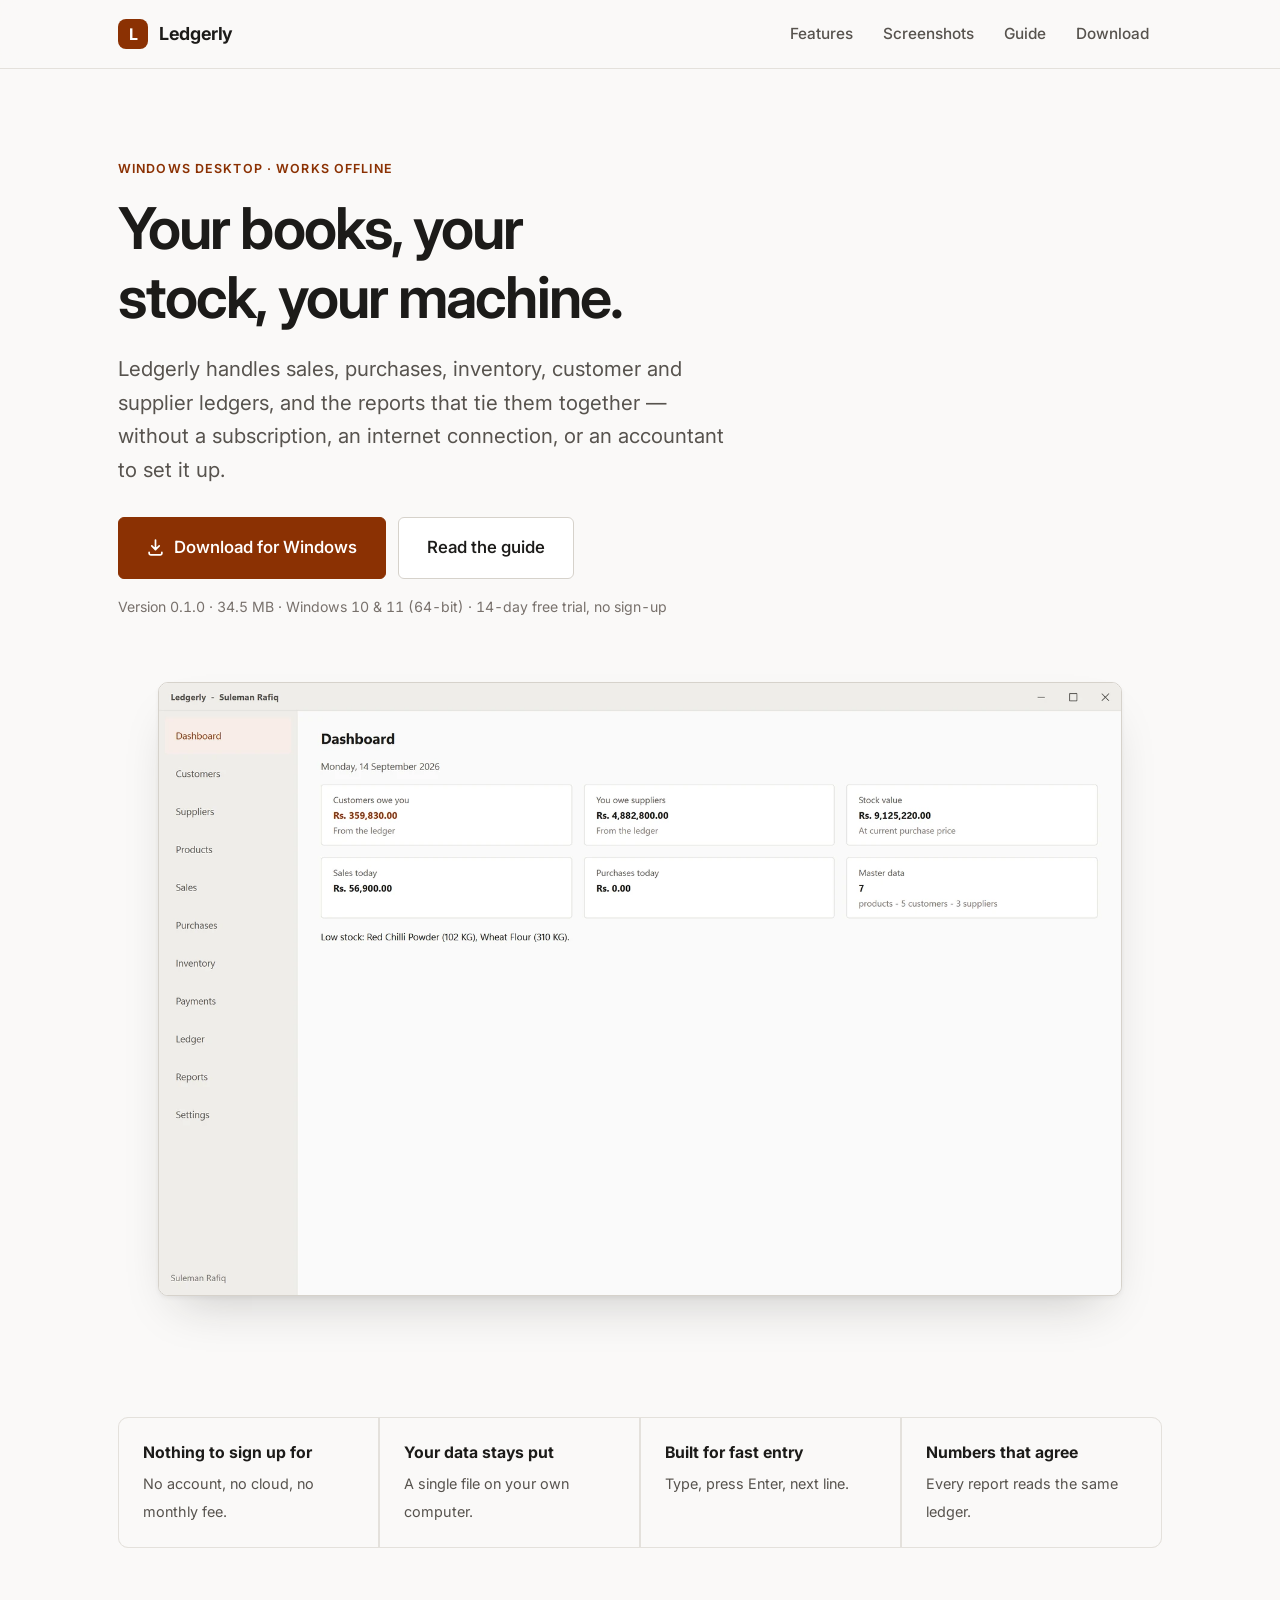
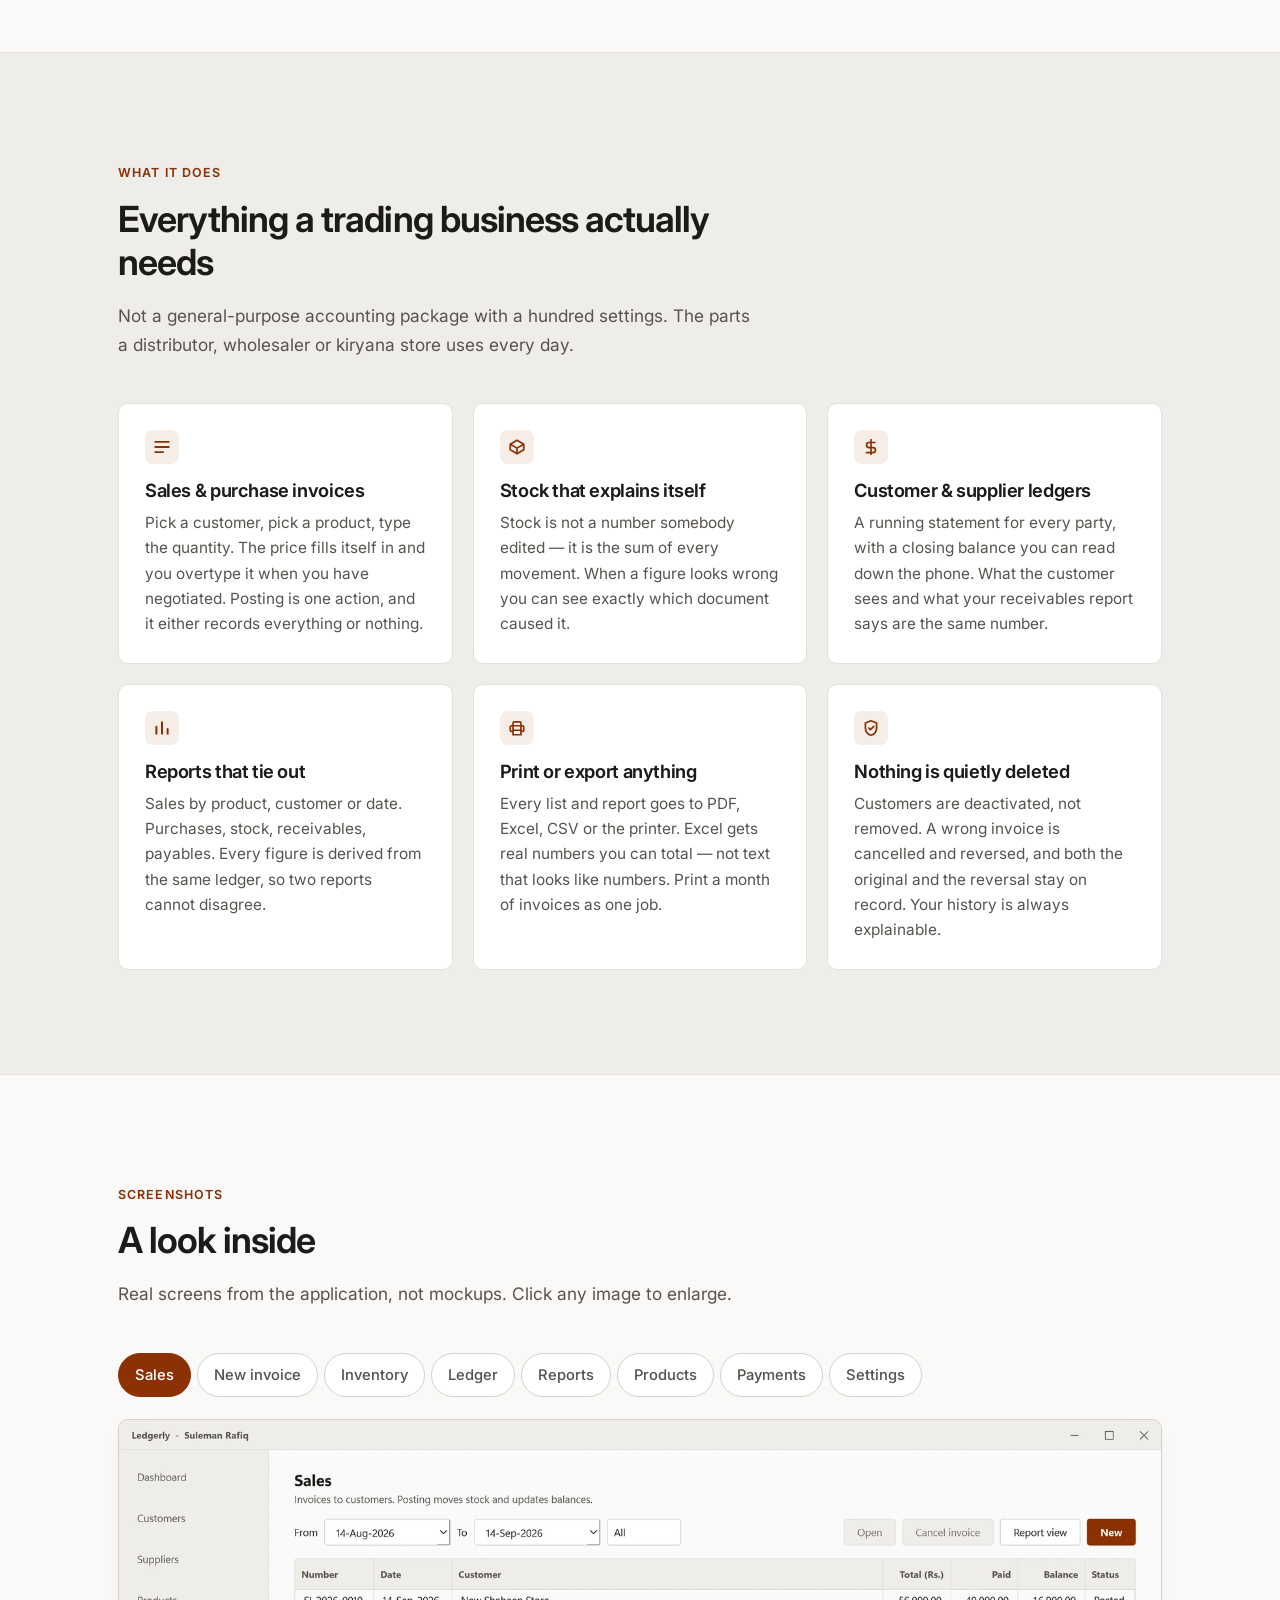
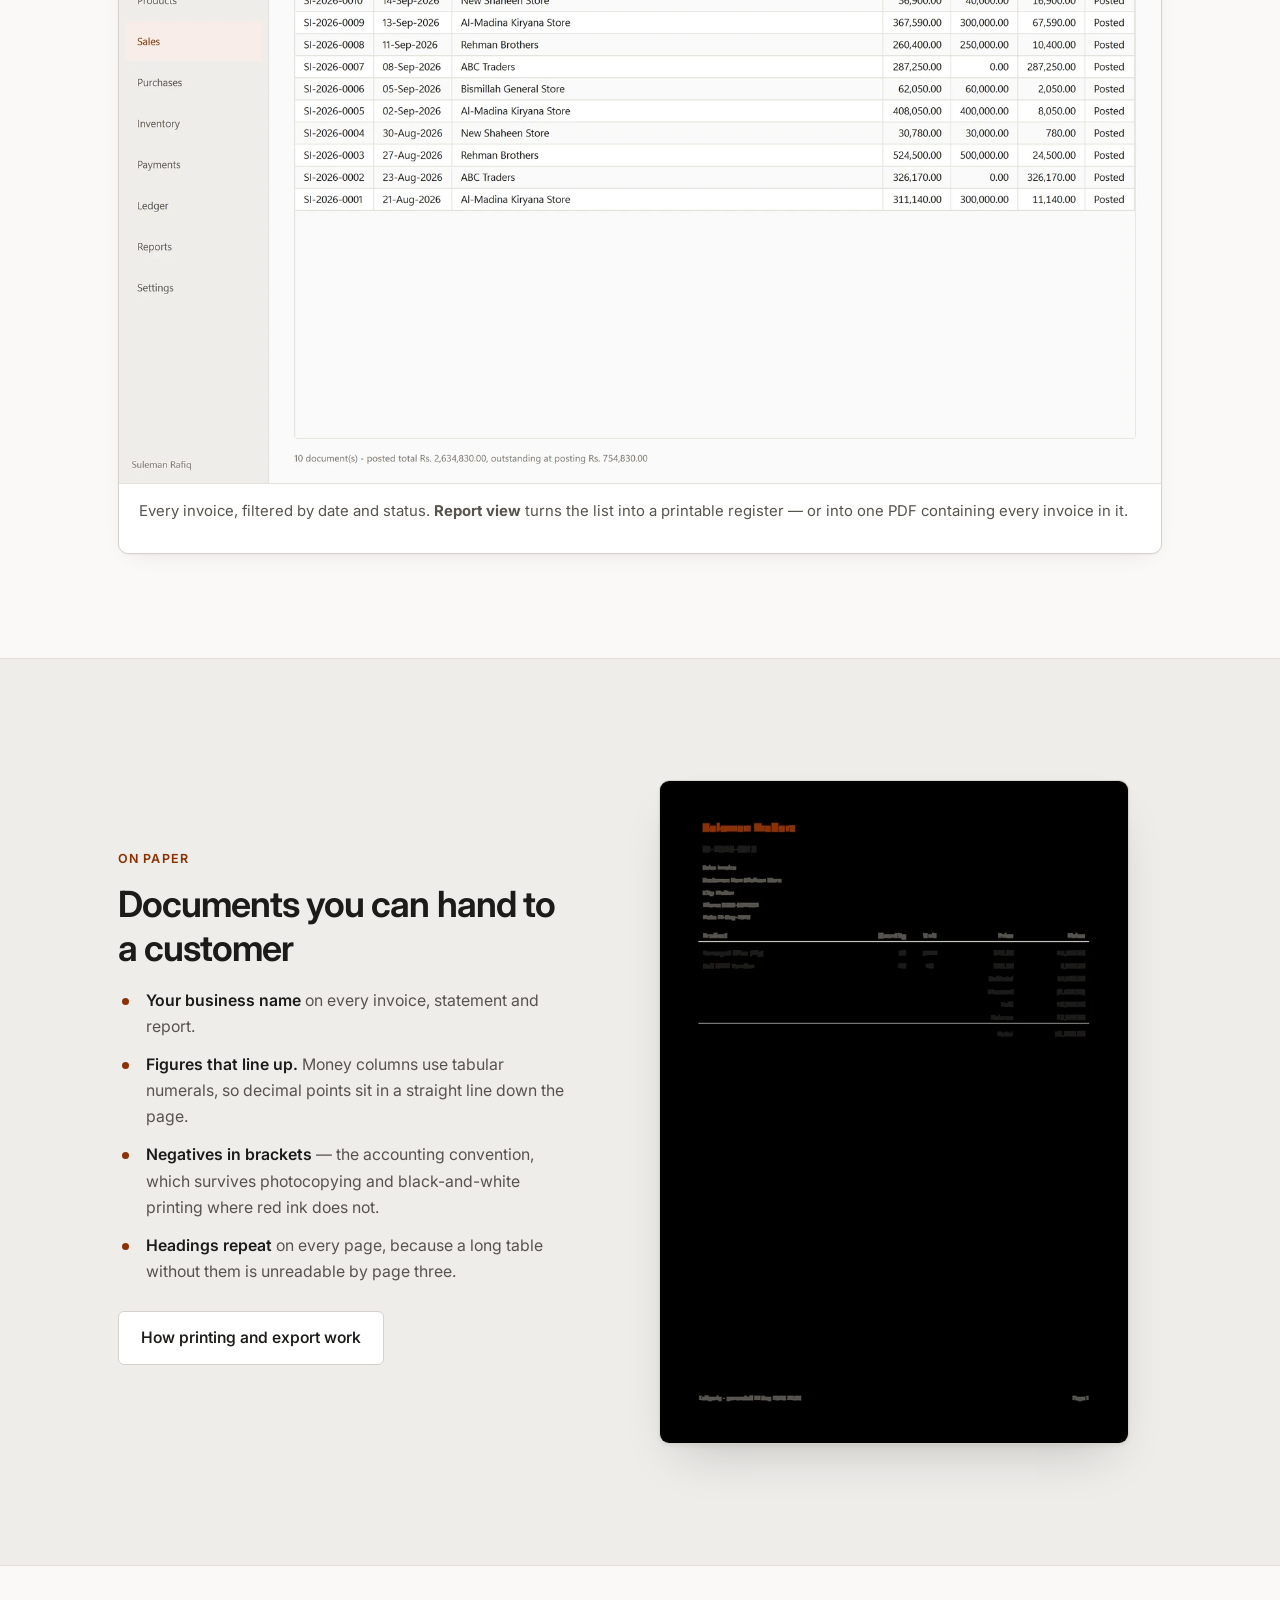
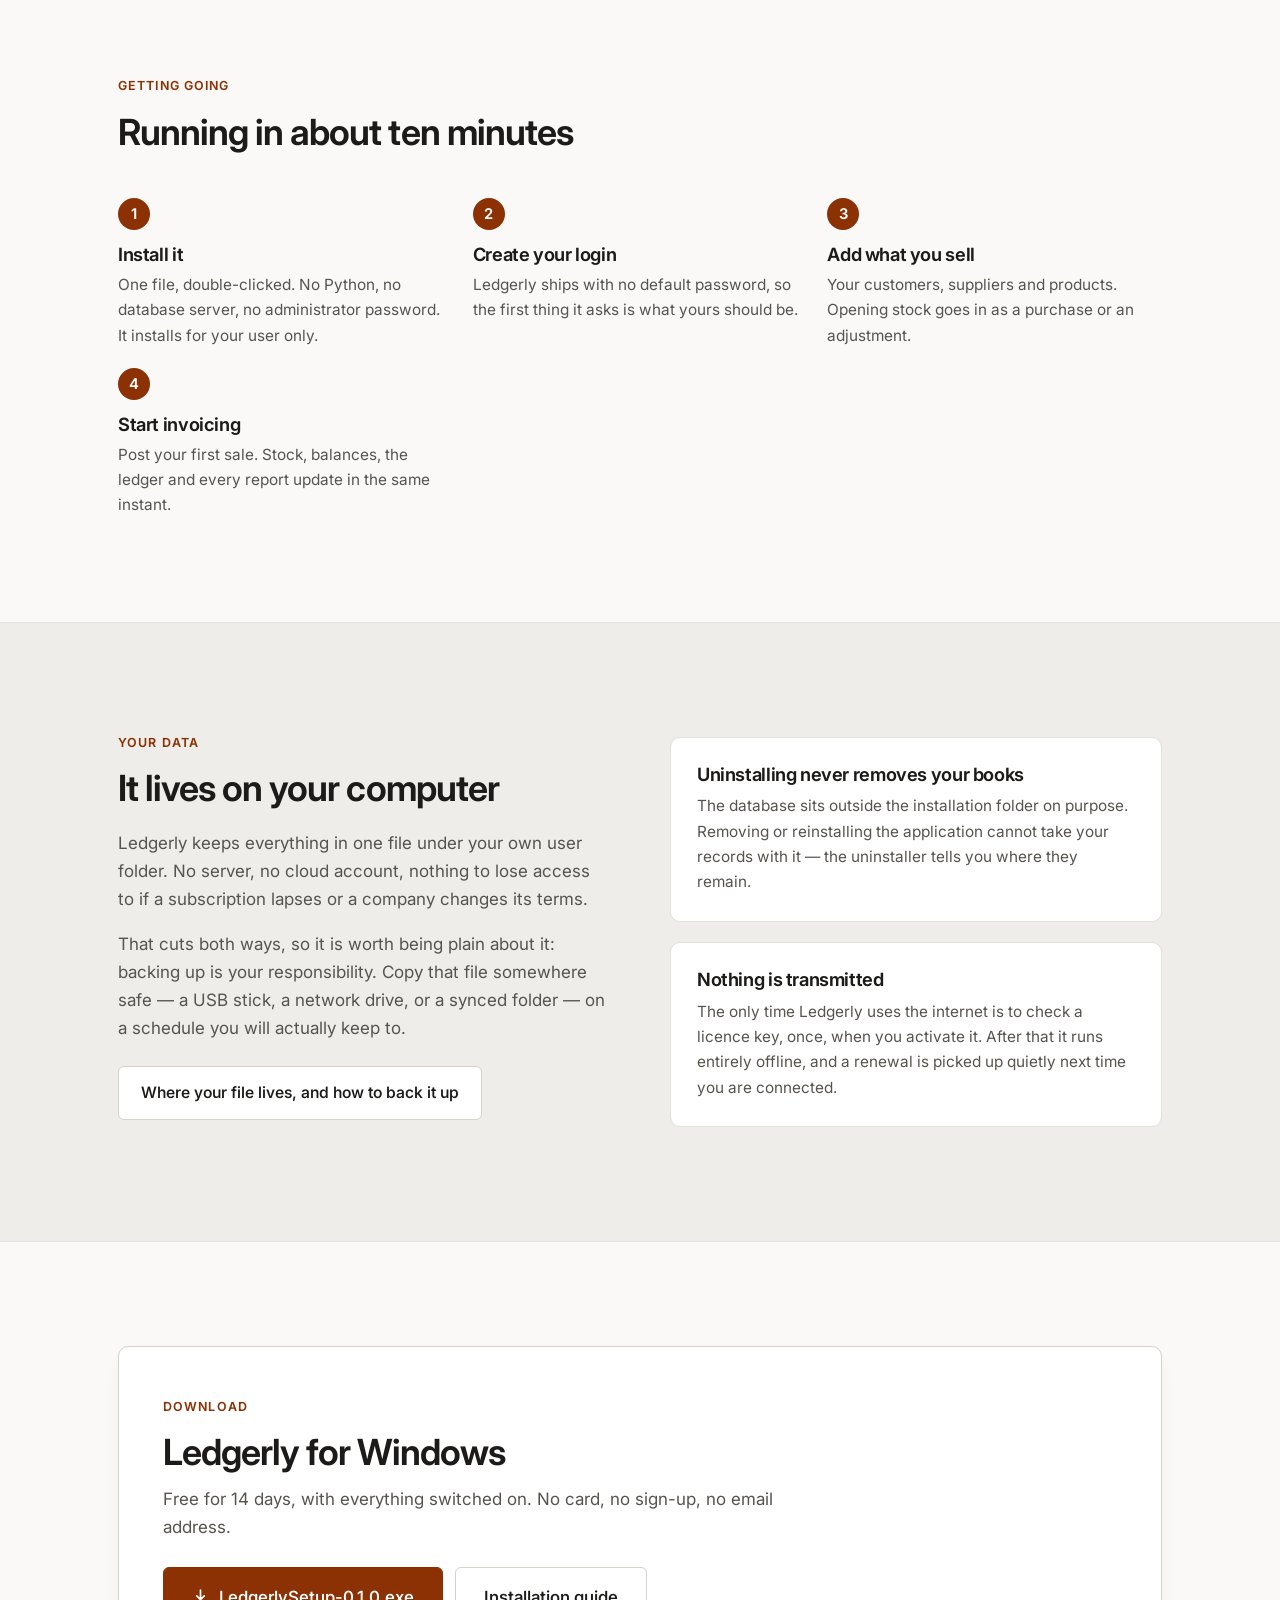
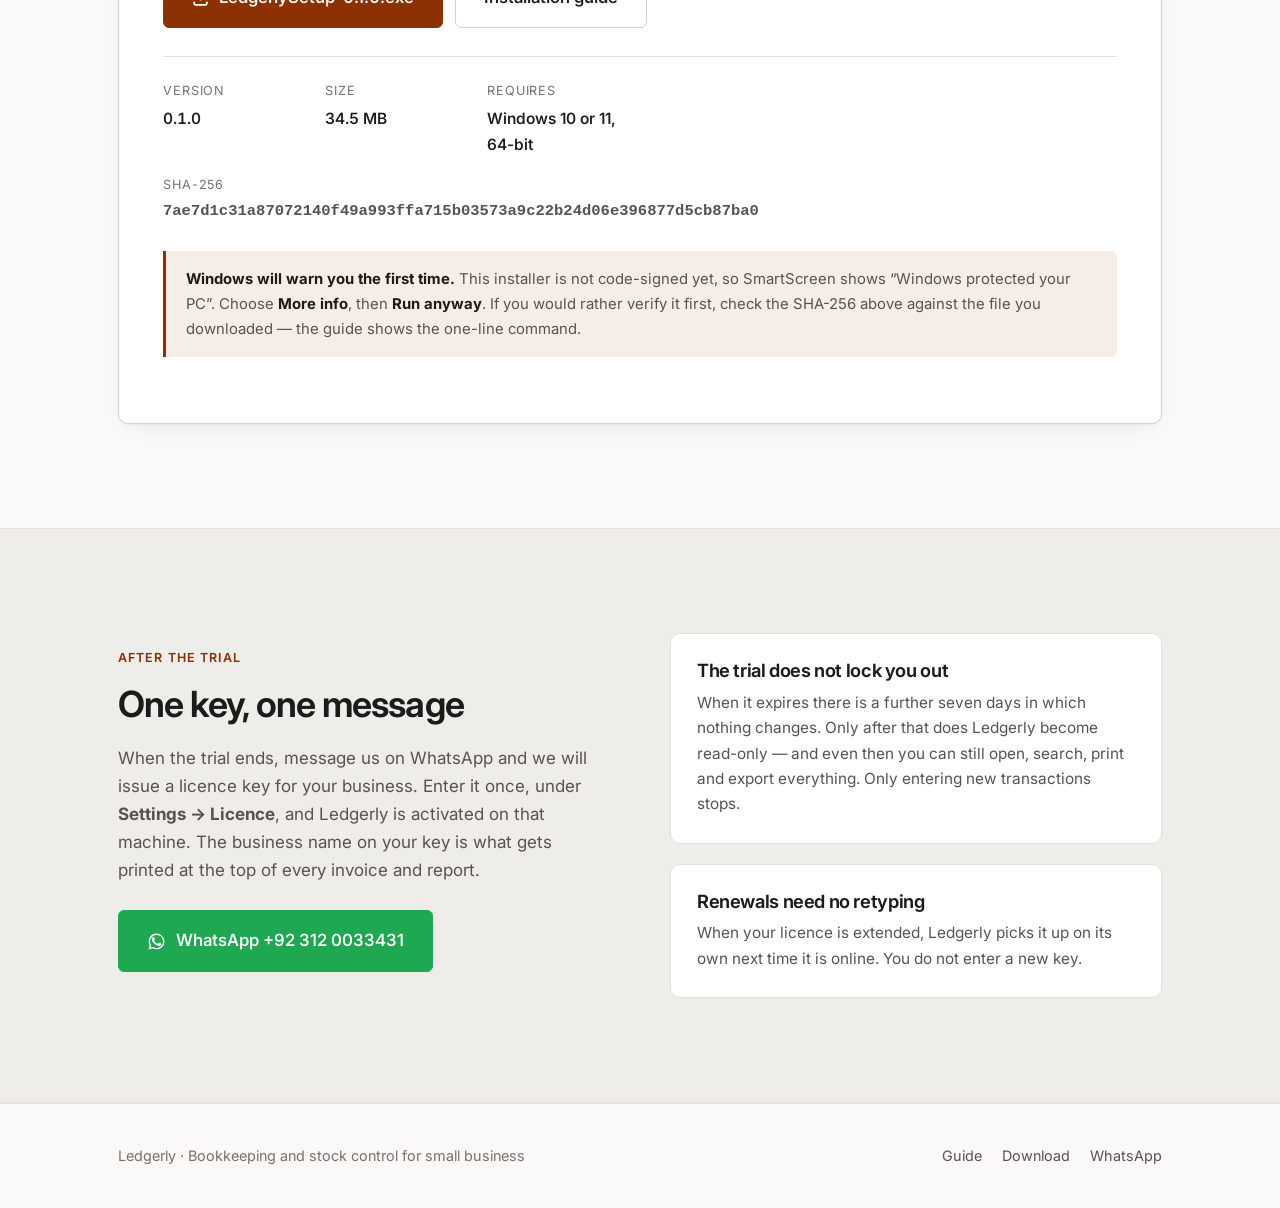
==== commit 4d82a7aa: "Make the screenshots load fast The page was shipping eleven PNGs at 3300x2100. The byte count was ne" ====
--- a/index.html
+++ b/index.html
@@ -15,15 +15,16 @@
 <meta property="og:type" content="website">
 <meta property="og:url" content="https://ledgerly-website-iota.vercel.app/">
 <meta property="og:locale" content="en">
-<meta property="og:image" content="https://ledgerly-website-iota.vercel.app/assets/screens/dashboard.png">
-<meta property="og:image:width" content="3300">
-<meta property="og:image:height" content="2100">
+<meta property="og:image" content="https://ledgerly-website-iota.vercel.app/assets/og-card.png">
+<meta property="og:image:width" content="1200">
+<meta property="og:image:height" content="630">
+<meta property="og:image:type" content="image/png">
 <meta property="og:image:alt" content="The Ledgerly dashboard showing receivables, payables and stock value.">
 
 <meta name="twitter:card" content="summary_large_image">
 <meta name="twitter:title" content="Ledgerly — offline bookkeeping and stock control">
 <meta name="twitter:description" content="Sales, purchases, stock, ledgers and reports for small business. Works offline.">
-<meta name="twitter:image" content="https://ledgerly-website-iota.vercel.app/assets/screens/dashboard.png">
+<meta name="twitter:image" content="https://ledgerly-website-iota.vercel.app/assets/og-card.png">
 
 <meta name="robots" content="index, follow, max-image-preview:large, max-snippet:-1">
 <meta name="application-name" content="Ledgerly">
@@ -32,6 +33,10 @@
 <link rel="preconnect" href="https://fonts.googleapis.com">
 <link rel="preconnect" href="https://fonts.gstatic.com" crossorigin>
 <link href="https://fonts.googleapis.com/css2?family=Inter:wght@400;500;600;700&display=swap" rel="stylesheet">
+<link rel="preload" as="image"
+      href="assets/screens/w/dashboard-1000.webp"
+      imagesrcset="assets/screens/w/dashboard-640.webp 640w, assets/screens/w/dashboard-1000.webp 1000w, assets/screens/w/dashboard-1600.webp 1600w, assets/screens/w/dashboard-2200.webp 2200w"
+      imagesizes="(min-width: 1236px) 1044px, (min-width: 700px) calc(100vw - 96px), calc(100vw - 40px)">
 <link rel="stylesheet" href="assets/style.css">
 <script type="application/ld+json">
 {
@@ -162,9 +167,13 @@
       </div>
 
       <figure class="hero__shot">
-        <img src="assets/screens/dashboard.png" width="3300" height="2100"
+        <img src="assets/screens/w/dashboard-1000.webp"
+             srcset="assets/screens/w/dashboard-640.webp 640w, assets/screens/w/dashboard-1000.webp 1000w, assets/screens/w/dashboard-1600.webp 1600w, assets/screens/w/dashboard-2200.webp 2200w"
+             sizes="(min-width: 1236px) 1044px, (min-width: 700px) calc(100vw - 96px), calc(100vw - 40px)"
+             width="2200" height="1400"
+             data-full="assets/screens/w/dashboard-2200.webp"
              alt="The Ledgerly dashboard, showing receivables, payables, stock value, today's sales and a low-stock warning."
-             fetchpriority="high">
+             decoding="async" fetchpriority="high">
       </figure>
     </div>
   </section>
@@ -320,42 +329,90 @@
       </div>
 
       <div class="shot" role="tabpanel" id="p-sales" aria-labelledby="t-sales">
-        <img src="assets/screens/sales.png" alt="The sales register, listing posted invoices with totals, amounts paid and balances." loading="lazy">
+        <img src="assets/screens/w/sales-1000.webp"
+             srcset="assets/screens/w/sales-640.webp 640w, assets/screens/w/sales-1000.webp 1000w, assets/screens/w/sales-1600.webp 1600w, assets/screens/w/sales-2200.webp 2200w"
+             sizes="(min-width: 1236px) 1044px, (min-width: 700px) calc(100vw - 96px), calc(100vw - 40px)"
+             width="2200" height="1400"
+             data-full="assets/screens/w/sales-2200.webp"
+             alt="The sales register, listing posted invoices with totals, amounts paid and balances."
+             decoding="async" loading="lazy">
         <p class="shot__caption">Every invoice, filtered by date and status. <strong>Report view</strong> turns the list into a printable register — or into one PDF containing every invoice in it.</p>
       </div>
 
       <div class="shot" role="tabpanel" id="p-invoice" aria-labelledby="t-invoice" hidden>
-        <img src="assets/screens/invoice-editor.png" alt="Entering a sales invoice: customer, date, product lines, and live subtotal, discount, total and balance." loading="lazy">
+        <img src="assets/screens/w/invoice-editor-1000.webp"
+             srcset="assets/screens/w/invoice-editor-640.webp 640w, assets/screens/w/invoice-editor-1000.webp 1000w, assets/screens/w/invoice-editor-1600.webp 1600w, assets/screens/w/invoice-editor-2200.webp 2200w"
+             sizes="(min-width: 1236px) 1044px, (min-width: 700px) calc(100vw - 96px), calc(100vw - 40px)"
+             width="2200" height="1516"
+             data-full="assets/screens/w/invoice-editor-2200.webp"
+             alt="Entering a sales invoice: customer, date, product lines, and live subtotal, discount, total and balance."
+             decoding="async" loading="lazy">
         <p class="shot__caption">Choose a product and its price appears; type a quantity and press <kbd>Enter</kbd>. Totals update as you go, and the balance is always in view.</p>
       </div>
 
       <div class="shot" role="tabpanel" id="p-inventory" aria-labelledby="t-inventory" hidden>
-        <img src="assets/screens/inventory.png" alt="Current stock for every product, with quantities, values and low-stock flags." loading="lazy">
+        <img src="assets/screens/w/inventory-1000.webp"
+             srcset="assets/screens/w/inventory-640.webp 640w, assets/screens/w/inventory-1000.webp 1000w, assets/screens/w/inventory-1600.webp 1600w, assets/screens/w/inventory-2200.webp 2200w"
+             sizes="(min-width: 1236px) 1044px, (min-width: 700px) calc(100vw - 96px), calc(100vw - 40px)"
+             width="2200" height="1400"
+             data-full="assets/screens/w/inventory-2200.webp"
+             alt="Current stock for every product, with quantities, values and low-stock flags."
+             decoding="async" loading="lazy">
         <p class="shot__caption">Current stock, the movement history behind it, or just what has fallen below its reorder level.</p>
       </div>
 
       <div class="shot" role="tabpanel" id="p-ledger" aria-labelledby="t-ledger" hidden>
-        <img src="assets/screens/ledger.png" alt="A customer ledger showing invoices, receipts and a running balance." loading="lazy">
+        <img src="assets/screens/w/ledger-1000.webp"
+             srcset="assets/screens/w/ledger-640.webp 640w, assets/screens/w/ledger-1000.webp 1000w, assets/screens/w/ledger-1600.webp 1600w, assets/screens/w/ledger-2200.webp 2200w"
+             sizes="(min-width: 1236px) 1044px, (min-width: 700px) calc(100vw - 96px), calc(100vw - 40px)"
+             width="2200" height="1400"
+             data-full="assets/screens/w/ledger-2200.webp"
+             alt="A customer ledger showing invoices, receipts and a running balance."
+             decoding="async" loading="lazy">
         <p class="shot__caption">A running statement per customer or supplier. Print one, or print every statement at once for a collections round.</p>
       </div>
 
       <div class="shot" role="tabpanel" id="p-reports" aria-labelledby="t-reports" hidden>
-        <img src="assets/screens/reports.png" alt="The reports screen showing customer outstanding balances with a totals row." loading="lazy">
+        <img src="assets/screens/w/reports-1000.webp"
+             srcset="assets/screens/w/reports-640.webp 640w, assets/screens/w/reports-1000.webp 1000w, assets/screens/w/reports-1600.webp 1600w, assets/screens/w/reports-2200.webp 2200w"
+             sizes="(min-width: 1236px) 1044px, (min-width: 700px) calc(100vw - 96px), calc(100vw - 40px)"
+             width="2200" height="1400"
+             data-full="assets/screens/w/reports-2200.webp"
+             alt="The reports screen showing customer outstanding balances with a totals row."
+             decoding="async" loading="lazy">
         <p class="shot__caption">Eight reports, one export bar. Take the whole set as a single month-end PDF.</p>
       </div>
 
       <div class="shot" role="tabpanel" id="p-products" aria-labelledby="t-products" hidden>
-        <img src="assets/screens/products.png" alt="The product list with units, pack sizes, purchase and selling prices, and reorder levels." loading="lazy">
+        <img src="assets/screens/w/products-1000.webp"
+             srcset="assets/screens/w/products-640.webp 640w, assets/screens/w/products-1000.webp 1000w, assets/screens/w/products-1600.webp 1600w, assets/screens/w/products-2200.webp 2200w"
+             sizes="(min-width: 1236px) 1044px, (min-width: 700px) calc(100vw - 96px), calc(100vw - 40px)"
+             width="2200" height="1400"
+             data-full="assets/screens/w/products-2200.webp"
+             alt="The product list with units, pack sizes, purchase and selling prices, and reorder levels."
+             decoding="async" loading="lazy">
         <p class="shot__caption">Prices here are defaults. What an invoice actually charged stays on that invoice, so changing a price never rewrites history.</p>
       </div>
 
       <div class="shot" role="tabpanel" id="p-payments" aria-labelledby="t-payments" hidden>
-        <img src="assets/screens/payments.png" alt="Payments received from customers, with dates, amounts, methods and references." loading="lazy">
+        <img src="assets/screens/w/payments-1000.webp"
+             srcset="assets/screens/w/payments-640.webp 640w, assets/screens/w/payments-1000.webp 1000w, assets/screens/w/payments-1600.webp 1600w, assets/screens/w/payments-2200.webp 2200w"
+             sizes="(min-width: 1236px) 1044px, (min-width: 700px) calc(100vw - 96px), calc(100vw - 40px)"
+             width="2200" height="1400"
+             data-full="assets/screens/w/payments-2200.webp"
+             alt="Payments received from customers, with dates, amounts, methods and references."
+             decoding="async" loading="lazy">
         <p class="shot__caption">Receipts and payments, on their own or alongside an invoice. The party's current balance is shown before you type the amount.</p>
       </div>
 
       <div class="shot" role="tabpanel" id="p-settings" aria-labelledby="t-settings" hidden>
-        <img src="assets/screens/settings.png" alt="The settings screen showing licence status, the licensed business name and the expiry date." loading="lazy">
+        <img src="assets/screens/w/settings-1000.webp"
+             srcset="assets/screens/w/settings-640.webp 640w, assets/screens/w/settings-1000.webp 1000w, assets/screens/w/settings-1600.webp 1600w, assets/screens/w/settings-2200.webp 2200w"
+             sizes="(min-width: 1236px) 1044px, (min-width: 700px) calc(100vw - 96px), calc(100vw - 40px)"
+             width="2200" height="1400"
+             data-full="assets/screens/w/settings-2200.webp"
+             alt="The settings screen showing licence status, the licensed business name and the expiry date."
+             decoding="async" loading="lazy">
         <p class="shot__caption">Licence status, the business name printed on your documents, and a renewal check.</p>
       </div>
     </div>
@@ -383,7 +440,13 @@
           </p>
         </div>
         <figure class="paper">
-          <img src="assets/screens/printed-invoice.png" alt="A printed Ledgerly invoice showing the business name, customer details, product lines and closing totals." loading="lazy">
+          <img src="assets/screens/w/printed-invoice-1000.webp"
+             srcset="assets/screens/w/printed-invoice-640.webp 640w, assets/screens/w/printed-invoice-1000.webp 1000w"
+             sizes="(min-width: 900px) 470px, calc(100vw - 40px)"
+             width="1000" height="1414"
+             data-full="assets/screens/w/printed-invoice-1000.webp"
+             alt="A printed Ledgerly invoice showing the business name, customer details, product lines and closing totals."
+             decoding="async" loading="lazy">
         </figure>
       </div>
     </div>
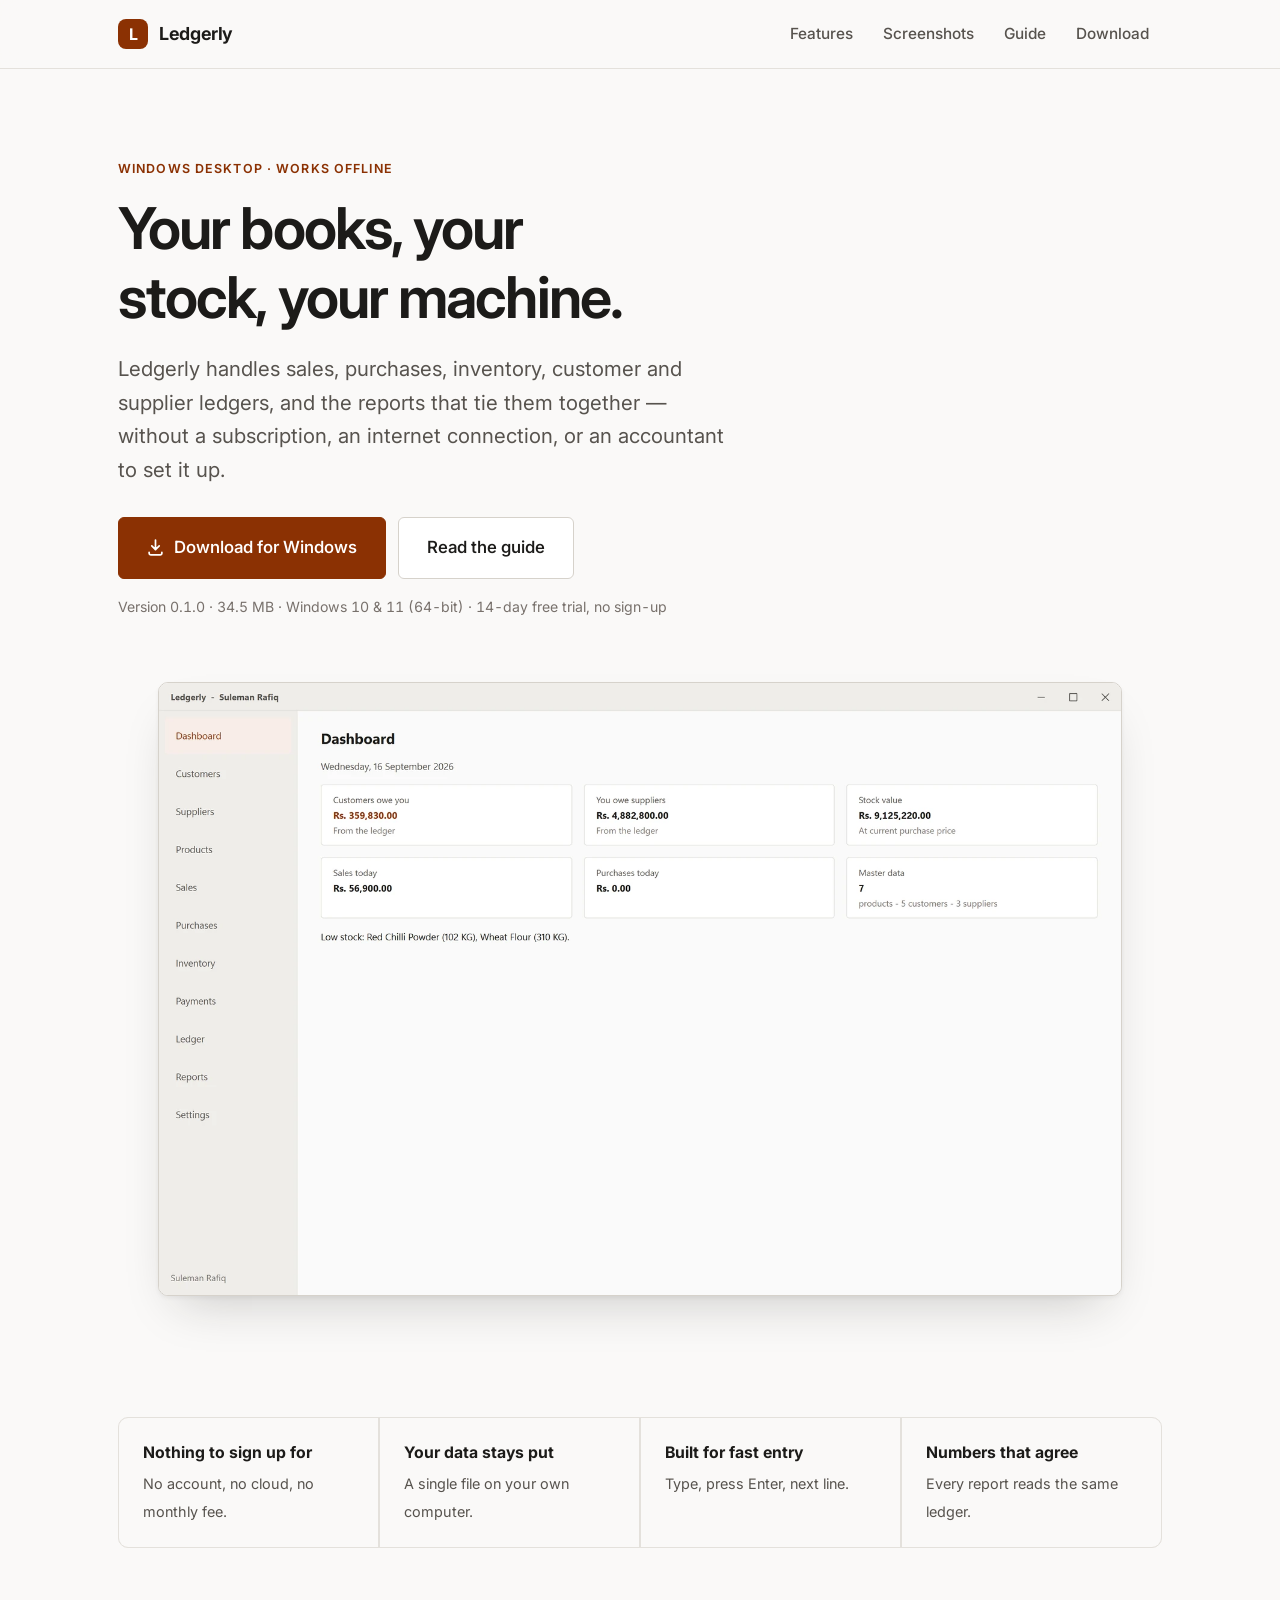
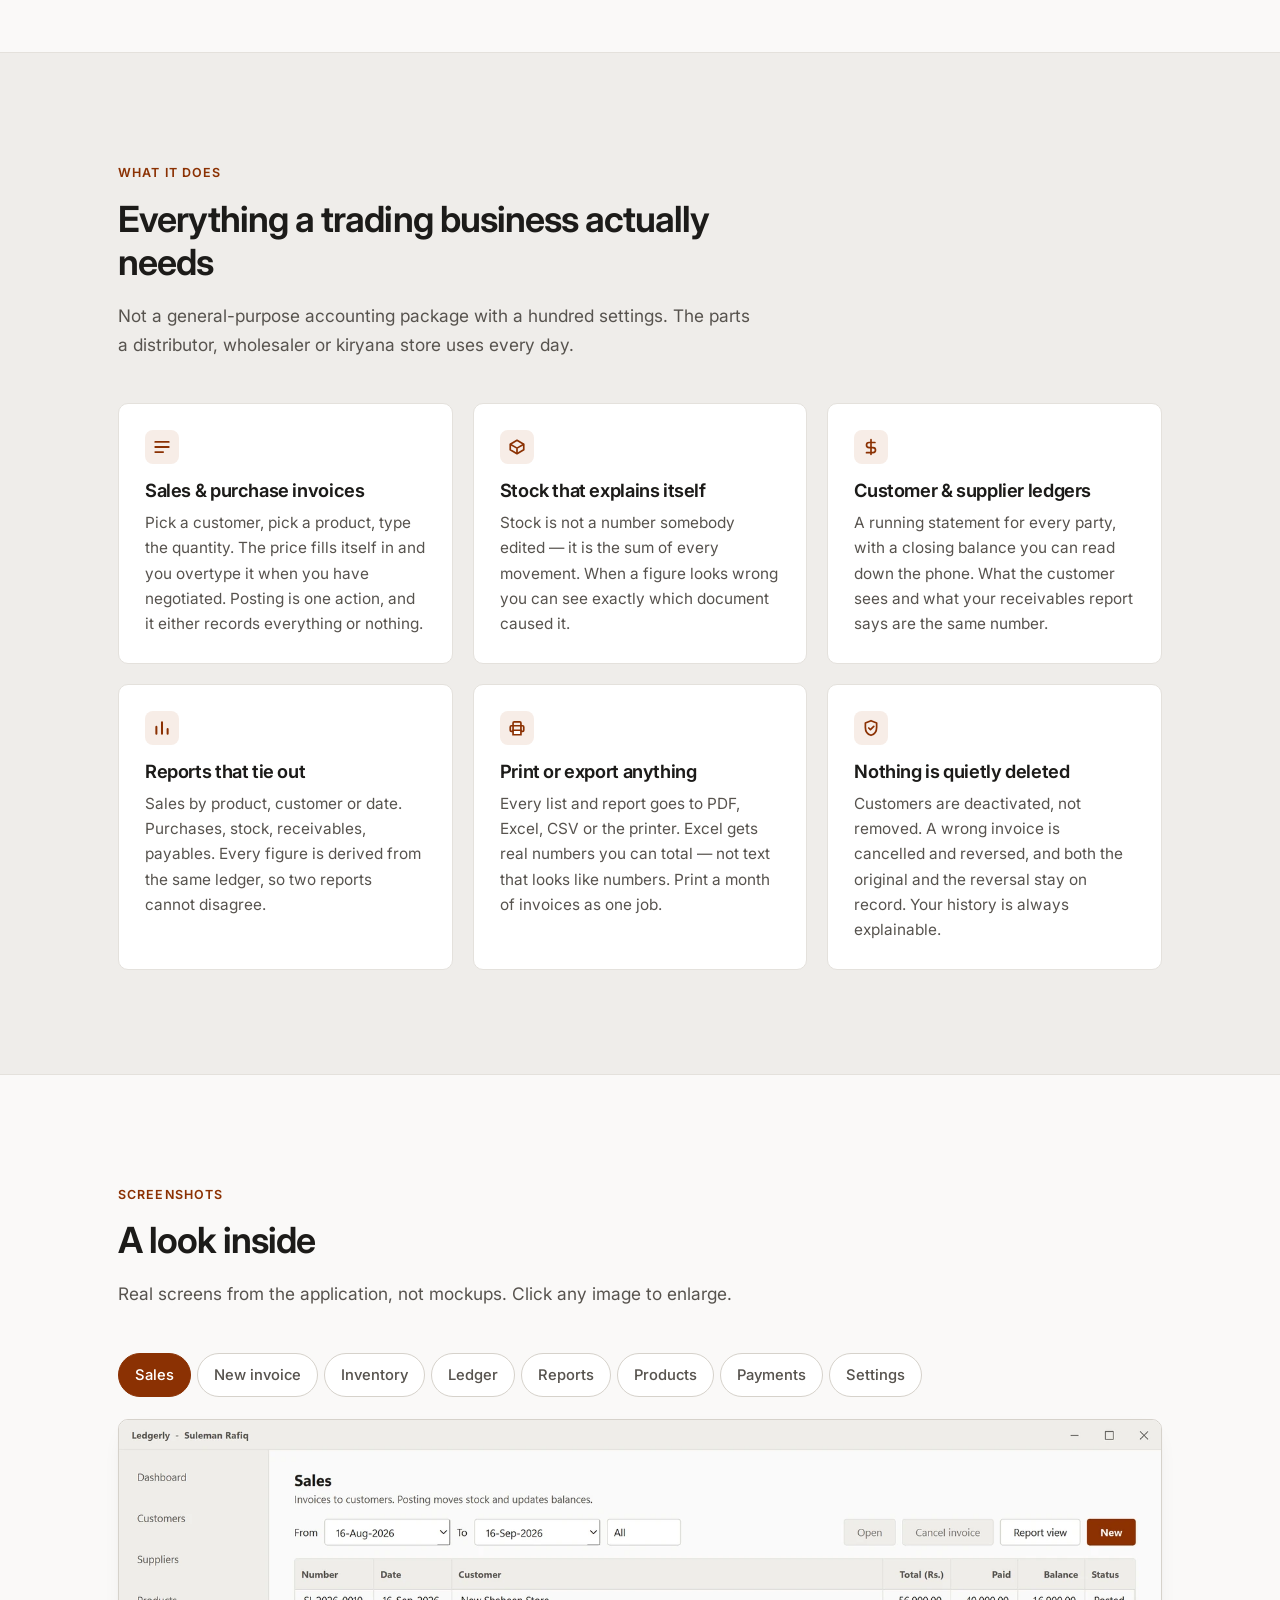
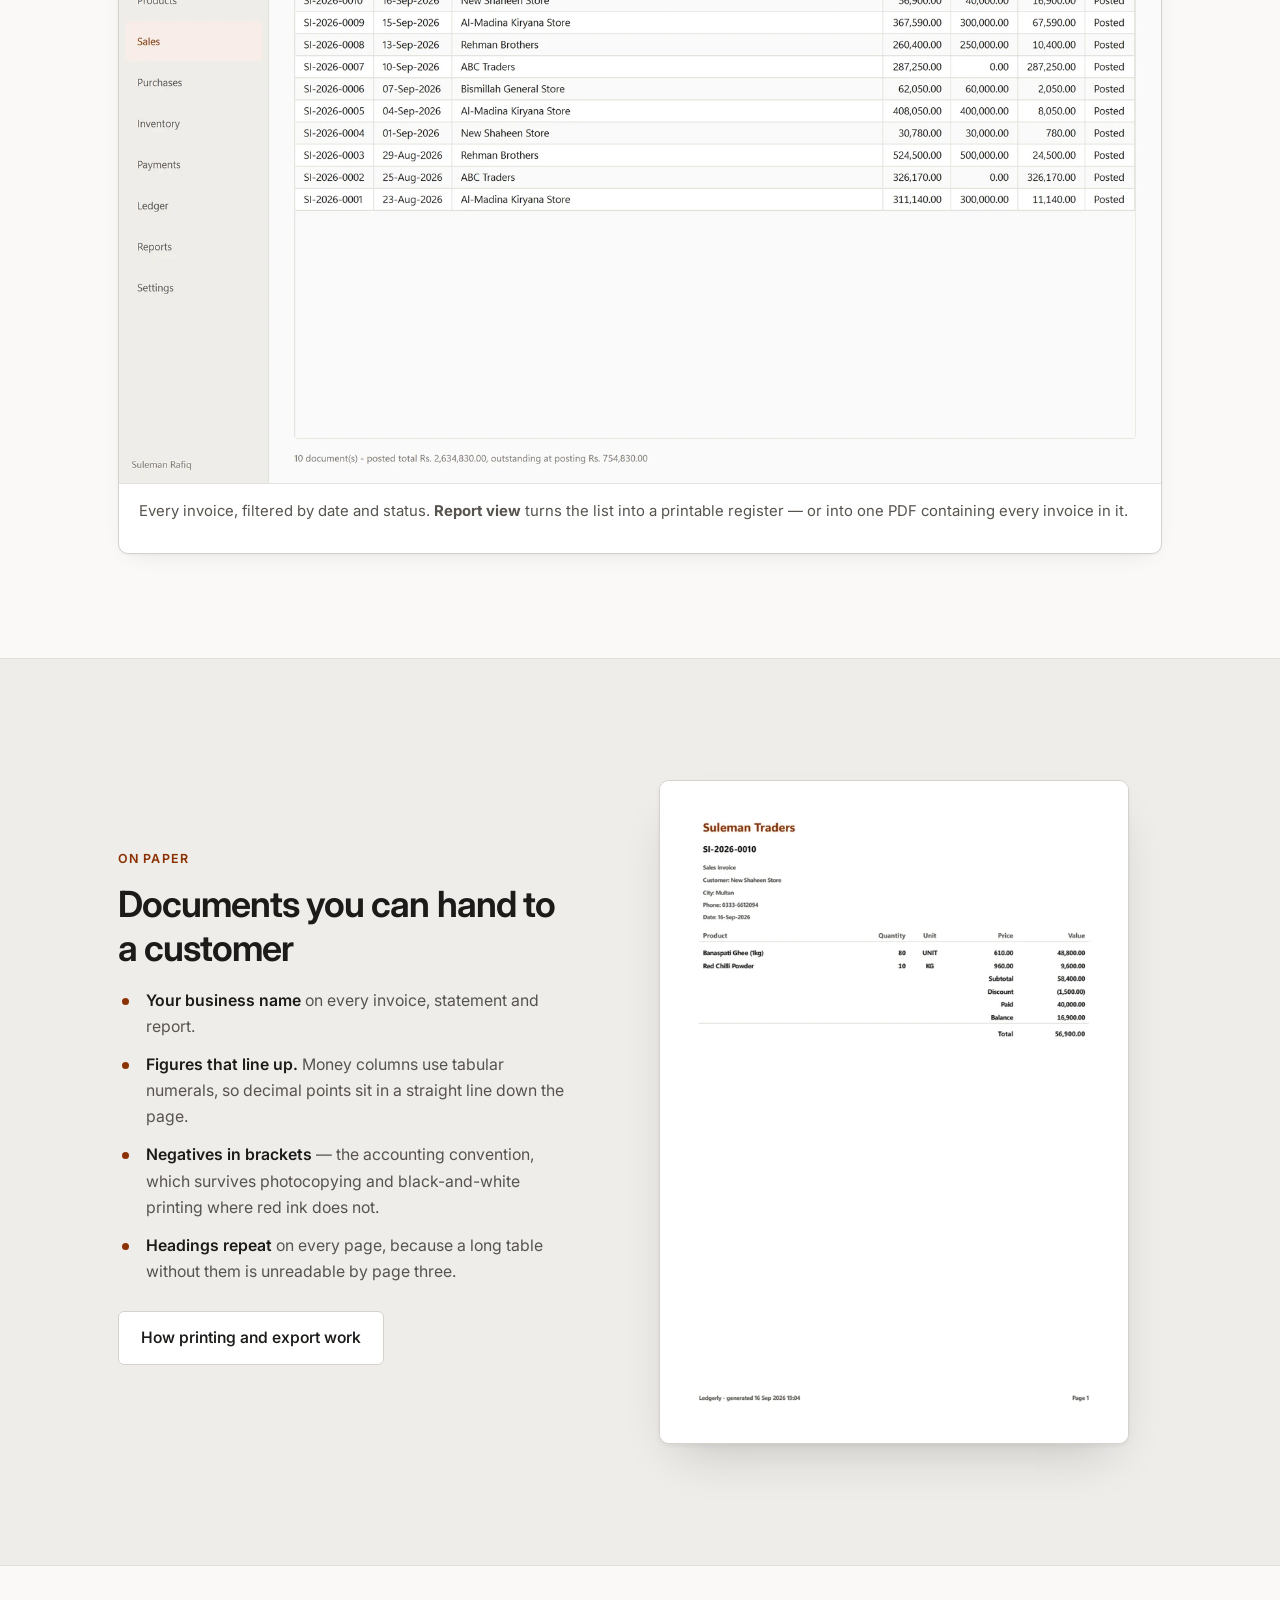
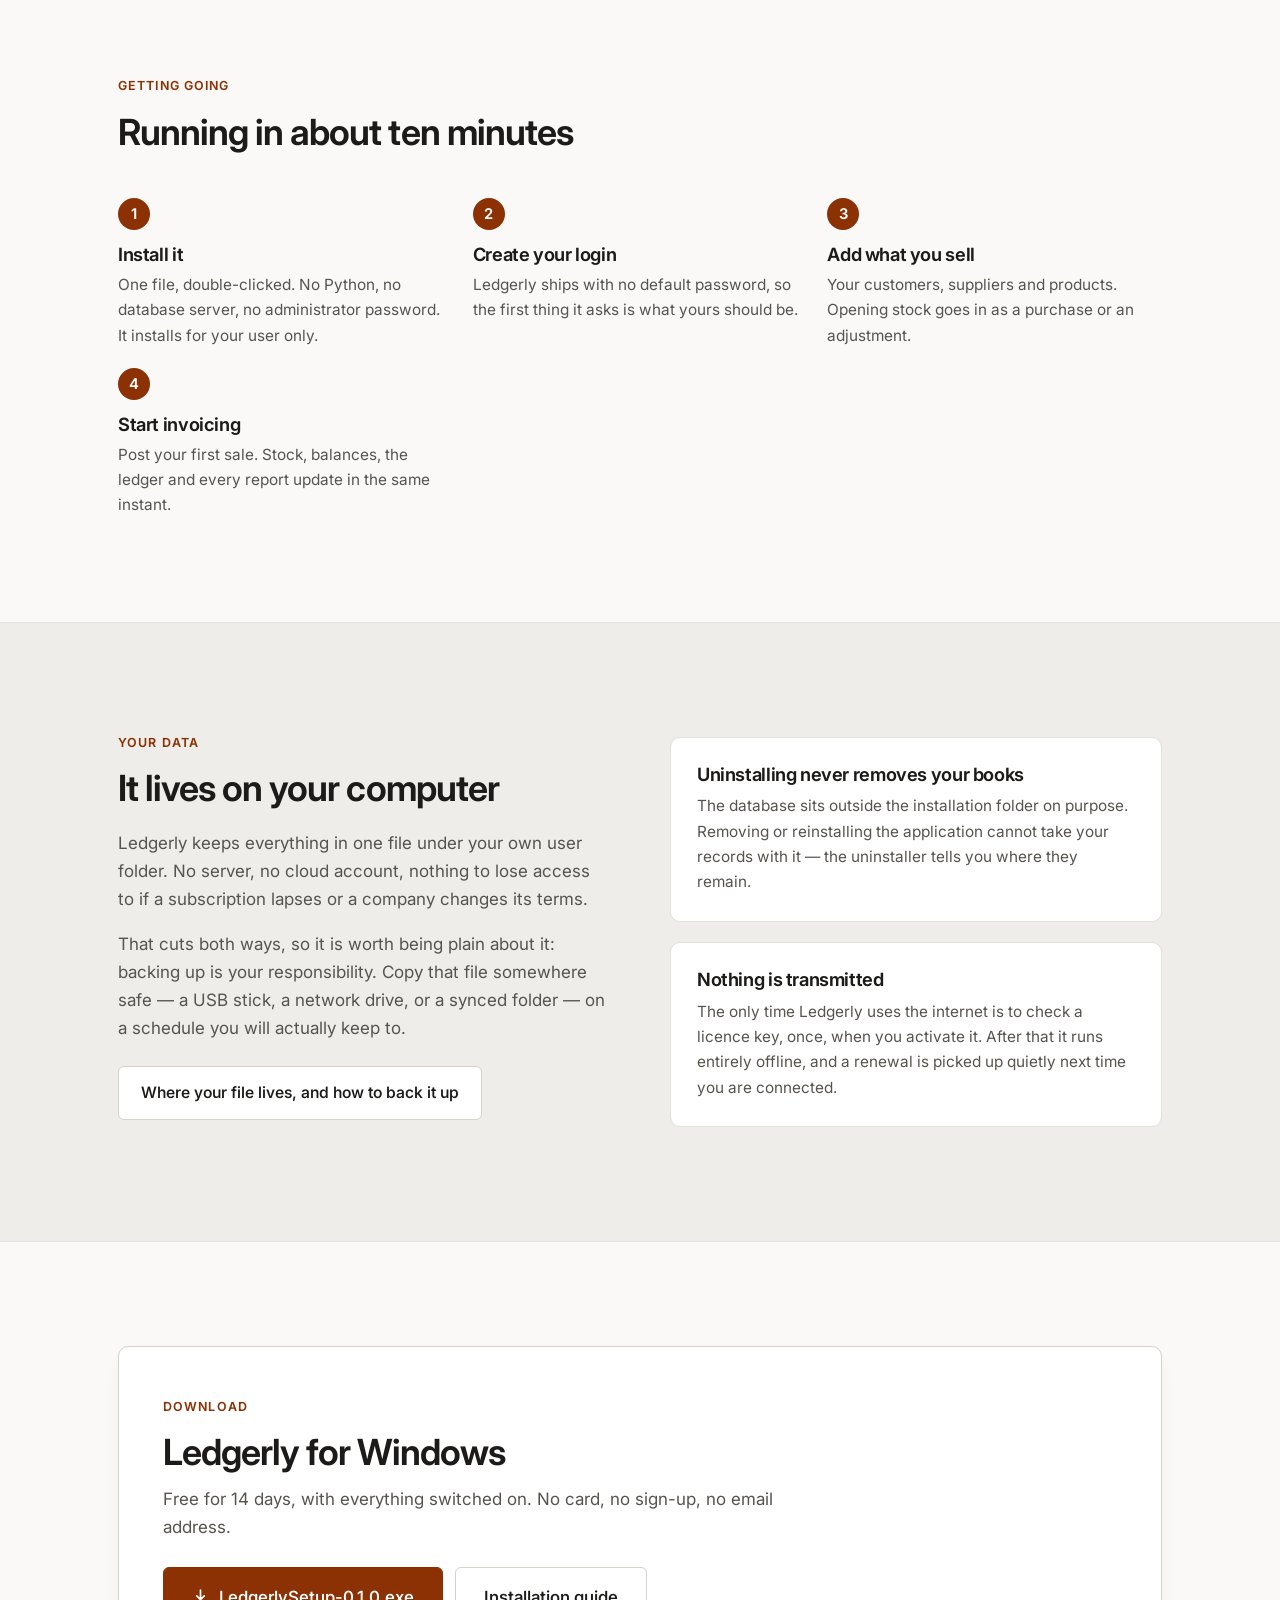
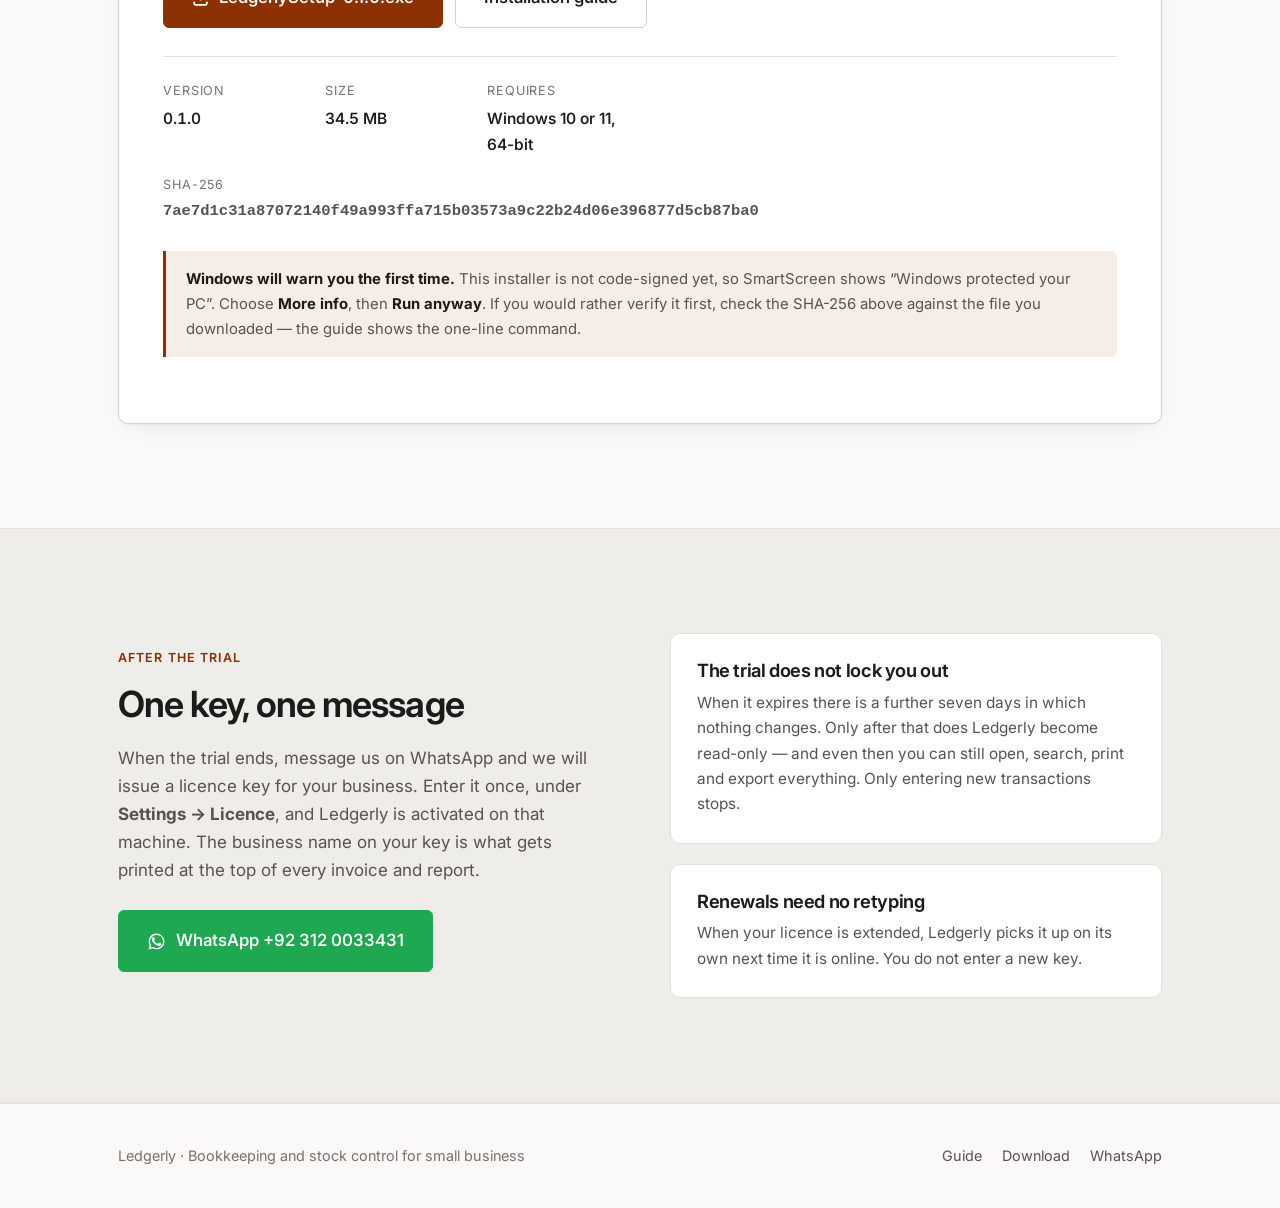
==== commit 7ee85752: "Content-hash the image filenames so a fix actually reaches people The black invoice was fixed on the" ====
--- a/index.html
+++ b/index.html
@@ -34,8 +34,8 @@
 <link rel="preconnect" href="https://fonts.gstatic.com" crossorigin>
 <link href="https://fonts.googleapis.com/css2?family=Inter:wght@400;500;600;700&display=swap" rel="stylesheet">
 <link rel="preload" as="image"
-      href="assets/screens/w/dashboard-1000.webp"
-      imagesrcset="assets/screens/w/dashboard-640.webp 640w, assets/screens/w/dashboard-1000.webp 1000w, assets/screens/w/dashboard-1600.webp 1600w, assets/screens/w/dashboard-2200.webp 2200w"
+      href="assets/screens/w/dashboard-1000.b7d4003ad7.webp"
+      imagesrcset="assets/screens/w/dashboard-640.f5bb99ba73.webp 640w, assets/screens/w/dashboard-1000.b7d4003ad7.webp 1000w, assets/screens/w/dashboard-1600.680307ee8c.webp 1600w, assets/screens/w/dashboard-2200.a9aaadf0f7.webp 2200w"
       imagesizes="(min-width: 1236px) 1044px, (min-width: 700px) calc(100vw - 96px), calc(100vw - 40px)">
 <link rel="stylesheet" href="assets/style.css">
 <script type="application/ld+json">
@@ -167,11 +167,11 @@
       </div>
 
       <figure class="hero__shot">
-        <img src="assets/screens/w/dashboard-1000.webp"
-             srcset="assets/screens/w/dashboard-640.webp 640w, assets/screens/w/dashboard-1000.webp 1000w, assets/screens/w/dashboard-1600.webp 1600w, assets/screens/w/dashboard-2200.webp 2200w"
-             sizes="(min-width: 1236px) 1044px, (min-width: 700px) calc(100vw - 96px), calc(100vw - 40px)"
-             width="2200" height="1400"
-             data-full="assets/screens/w/dashboard-2200.webp"
+        <img src="assets/screens/w/dashboard-1000.b7d4003ad7.webp"
+             srcset="assets/screens/w/dashboard-640.f5bb99ba73.webp 640w, assets/screens/w/dashboard-1000.b7d4003ad7.webp 1000w, assets/screens/w/dashboard-1600.680307ee8c.webp 1600w, assets/screens/w/dashboard-2200.a9aaadf0f7.webp 2200w"
+             sizes="(min-width: 1236px) 1044px, (min-width: 700px) calc(100vw - 96px), calc(100vw - 40px)"
+             width="2200" height="1400"
+             data-full="assets/screens/w/dashboard-2200.a9aaadf0f7.webp"
              alt="The Ledgerly dashboard, showing receivables, payables, stock value, today's sales and a low-stock warning."
              decoding="async" fetchpriority="high">
       </figure>
@@ -329,88 +329,88 @@
       </div>
 
       <div class="shot" role="tabpanel" id="p-sales" aria-labelledby="t-sales">
-        <img src="assets/screens/w/sales-1000.webp"
-             srcset="assets/screens/w/sales-640.webp 640w, assets/screens/w/sales-1000.webp 1000w, assets/screens/w/sales-1600.webp 1600w, assets/screens/w/sales-2200.webp 2200w"
-             sizes="(min-width: 1236px) 1044px, (min-width: 700px) calc(100vw - 96px), calc(100vw - 40px)"
-             width="2200" height="1400"
-             data-full="assets/screens/w/sales-2200.webp"
+        <img src="assets/screens/w/sales-1000.b56899f4d0.webp"
+             srcset="assets/screens/w/sales-640.8a6c73383c.webp 640w, assets/screens/w/sales-1000.b56899f4d0.webp 1000w, assets/screens/w/sales-1600.6032e632c8.webp 1600w, assets/screens/w/sales-2200.1cefce31e9.webp 2200w"
+             sizes="(min-width: 1236px) 1044px, (min-width: 700px) calc(100vw - 96px), calc(100vw - 40px)"
+             width="2200" height="1400"
+             data-full="assets/screens/w/sales-2200.1cefce31e9.webp"
              alt="The sales register, listing posted invoices with totals, amounts paid and balances."
              decoding="async" loading="lazy">
         <p class="shot__caption">Every invoice, filtered by date and status. <strong>Report view</strong> turns the list into a printable register — or into one PDF containing every invoice in it.</p>
       </div>
 
       <div class="shot" role="tabpanel" id="p-invoice" aria-labelledby="t-invoice" hidden>
-        <img src="assets/screens/w/invoice-editor-1000.webp"
-             srcset="assets/screens/w/invoice-editor-640.webp 640w, assets/screens/w/invoice-editor-1000.webp 1000w, assets/screens/w/invoice-editor-1600.webp 1600w, assets/screens/w/invoice-editor-2200.webp 2200w"
+        <img src="assets/screens/w/invoice-editor-1000.7d093c74fa.webp"
+             srcset="assets/screens/w/invoice-editor-640.2afaa5063f.webp 640w, assets/screens/w/invoice-editor-1000.7d093c74fa.webp 1000w, assets/screens/w/invoice-editor-1600.699b77cc6f.webp 1600w, assets/screens/w/invoice-editor-2200.7bdaf88f23.webp 2200w"
              sizes="(min-width: 1236px) 1044px, (min-width: 700px) calc(100vw - 96px), calc(100vw - 40px)"
              width="2200" height="1516"
-             data-full="assets/screens/w/invoice-editor-2200.webp"
+             data-full="assets/screens/w/invoice-editor-2200.7bdaf88f23.webp"
              alt="Entering a sales invoice: customer, date, product lines, and live subtotal, discount, total and balance."
              decoding="async" loading="lazy">
         <p class="shot__caption">Choose a product and its price appears; type a quantity and press <kbd>Enter</kbd>. Totals update as you go, and the balance is always in view.</p>
       </div>
 
       <div class="shot" role="tabpanel" id="p-inventory" aria-labelledby="t-inventory" hidden>
-        <img src="assets/screens/w/inventory-1000.webp"
-             srcset="assets/screens/w/inventory-640.webp 640w, assets/screens/w/inventory-1000.webp 1000w, assets/screens/w/inventory-1600.webp 1600w, assets/screens/w/inventory-2200.webp 2200w"
-             sizes="(min-width: 1236px) 1044px, (min-width: 700px) calc(100vw - 96px), calc(100vw - 40px)"
-             width="2200" height="1400"
-             data-full="assets/screens/w/inventory-2200.webp"
+        <img src="assets/screens/w/inventory-1000.9b9d6f075f.webp"
+             srcset="assets/screens/w/inventory-640.0699ffbbfd.webp 640w, assets/screens/w/inventory-1000.9b9d6f075f.webp 1000w, assets/screens/w/inventory-1600.1b6e74d025.webp 1600w, assets/screens/w/inventory-2200.f1da16d75d.webp 2200w"
+             sizes="(min-width: 1236px) 1044px, (min-width: 700px) calc(100vw - 96px), calc(100vw - 40px)"
+             width="2200" height="1400"
+             data-full="assets/screens/w/inventory-2200.f1da16d75d.webp"
              alt="Current stock for every product, with quantities, values and low-stock flags."
              decoding="async" loading="lazy">
         <p class="shot__caption">Current stock, the movement history behind it, or just what has fallen below its reorder level.</p>
       </div>
 
       <div class="shot" role="tabpanel" id="p-ledger" aria-labelledby="t-ledger" hidden>
-        <img src="assets/screens/w/ledger-1000.webp"
-             srcset="assets/screens/w/ledger-640.webp 640w, assets/screens/w/ledger-1000.webp 1000w, assets/screens/w/ledger-1600.webp 1600w, assets/screens/w/ledger-2200.webp 2200w"
-             sizes="(min-width: 1236px) 1044px, (min-width: 700px) calc(100vw - 96px), calc(100vw - 40px)"
-             width="2200" height="1400"
-             data-full="assets/screens/w/ledger-2200.webp"
+        <img src="assets/screens/w/ledger-1000.fa75c85f3d.webp"
+             srcset="assets/screens/w/ledger-640.6984881759.webp 640w, assets/screens/w/ledger-1000.fa75c85f3d.webp 1000w, assets/screens/w/ledger-1600.b7d885c318.webp 1600w, assets/screens/w/ledger-2200.3aaa8a2e66.webp 2200w"
+             sizes="(min-width: 1236px) 1044px, (min-width: 700px) calc(100vw - 96px), calc(100vw - 40px)"
+             width="2200" height="1400"
+             data-full="assets/screens/w/ledger-2200.3aaa8a2e66.webp"
              alt="A customer ledger showing invoices, receipts and a running balance."
              decoding="async" loading="lazy">
         <p class="shot__caption">A running statement per customer or supplier. Print one, or print every statement at once for a collections round.</p>
       </div>
 
       <div class="shot" role="tabpanel" id="p-reports" aria-labelledby="t-reports" hidden>
-        <img src="assets/screens/w/reports-1000.webp"
-             srcset="assets/screens/w/reports-640.webp 640w, assets/screens/w/reports-1000.webp 1000w, assets/screens/w/reports-1600.webp 1600w, assets/screens/w/reports-2200.webp 2200w"
-             sizes="(min-width: 1236px) 1044px, (min-width: 700px) calc(100vw - 96px), calc(100vw - 40px)"
-             width="2200" height="1400"
-             data-full="assets/screens/w/reports-2200.webp"
+        <img src="assets/screens/w/reports-1000.8ddf291e94.webp"
+             srcset="assets/screens/w/reports-640.25599bf8ee.webp 640w, assets/screens/w/reports-1000.8ddf291e94.webp 1000w, assets/screens/w/reports-1600.a454d0315b.webp 1600w, assets/screens/w/reports-2200.d18c19e6cd.webp 2200w"
+             sizes="(min-width: 1236px) 1044px, (min-width: 700px) calc(100vw - 96px), calc(100vw - 40px)"
+             width="2200" height="1400"
+             data-full="assets/screens/w/reports-2200.d18c19e6cd.webp"
              alt="The reports screen showing customer outstanding balances with a totals row."
              decoding="async" loading="lazy">
         <p class="shot__caption">Eight reports, one export bar. Take the whole set as a single month-end PDF.</p>
       </div>
 
       <div class="shot" role="tabpanel" id="p-products" aria-labelledby="t-products" hidden>
-        <img src="assets/screens/w/products-1000.webp"
-             srcset="assets/screens/w/products-640.webp 640w, assets/screens/w/products-1000.webp 1000w, assets/screens/w/products-1600.webp 1600w, assets/screens/w/products-2200.webp 2200w"
-             sizes="(min-width: 1236px) 1044px, (min-width: 700px) calc(100vw - 96px), calc(100vw - 40px)"
-             width="2200" height="1400"
-             data-full="assets/screens/w/products-2200.webp"
+        <img src="assets/screens/w/products-1000.6b7e13560c.webp"
+             srcset="assets/screens/w/products-640.4c2edbade1.webp 640w, assets/screens/w/products-1000.6b7e13560c.webp 1000w, assets/screens/w/products-1600.a47a3c7017.webp 1600w, assets/screens/w/products-2200.c9fc473bd2.webp 2200w"
+             sizes="(min-width: 1236px) 1044px, (min-width: 700px) calc(100vw - 96px), calc(100vw - 40px)"
+             width="2200" height="1400"
+             data-full="assets/screens/w/products-2200.c9fc473bd2.webp"
              alt="The product list with units, pack sizes, purchase and selling prices, and reorder levels."
              decoding="async" loading="lazy">
         <p class="shot__caption">Prices here are defaults. What an invoice actually charged stays on that invoice, so changing a price never rewrites history.</p>
       </div>
 
       <div class="shot" role="tabpanel" id="p-payments" aria-labelledby="t-payments" hidden>
-        <img src="assets/screens/w/payments-1000.webp"
-             srcset="assets/screens/w/payments-640.webp 640w, assets/screens/w/payments-1000.webp 1000w, assets/screens/w/payments-1600.webp 1600w, assets/screens/w/payments-2200.webp 2200w"
-             sizes="(min-width: 1236px) 1044px, (min-width: 700px) calc(100vw - 96px), calc(100vw - 40px)"
-             width="2200" height="1400"
-             data-full="assets/screens/w/payments-2200.webp"
+        <img src="assets/screens/w/payments-1000.68e9b9ca1e.webp"
+             srcset="assets/screens/w/payments-640.e537a879cf.webp 640w, assets/screens/w/payments-1000.68e9b9ca1e.webp 1000w, assets/screens/w/payments-1600.0800ec8449.webp 1600w, assets/screens/w/payments-2200.e90b088208.webp 2200w"
+             sizes="(min-width: 1236px) 1044px, (min-width: 700px) calc(100vw - 96px), calc(100vw - 40px)"
+             width="2200" height="1400"
+             data-full="assets/screens/w/payments-2200.e90b088208.webp"
              alt="Payments received from customers, with dates, amounts, methods and references."
              decoding="async" loading="lazy">
         <p class="shot__caption">Receipts and payments, on their own or alongside an invoice. The party's current balance is shown before you type the amount.</p>
       </div>
 
       <div class="shot" role="tabpanel" id="p-settings" aria-labelledby="t-settings" hidden>
-        <img src="assets/screens/w/settings-1000.webp"
-             srcset="assets/screens/w/settings-640.webp 640w, assets/screens/w/settings-1000.webp 1000w, assets/screens/w/settings-1600.webp 1600w, assets/screens/w/settings-2200.webp 2200w"
-             sizes="(min-width: 1236px) 1044px, (min-width: 700px) calc(100vw - 96px), calc(100vw - 40px)"
-             width="2200" height="1400"
-             data-full="assets/screens/w/settings-2200.webp"
+        <img src="assets/screens/w/settings-1000.1d7c315abe.webp"
+             srcset="assets/screens/w/settings-640.0ce8314970.webp 640w, assets/screens/w/settings-1000.1d7c315abe.webp 1000w, assets/screens/w/settings-1600.a0c26b82c2.webp 1600w, assets/screens/w/settings-2200.de650ab69b.webp 2200w"
+             sizes="(min-width: 1236px) 1044px, (min-width: 700px) calc(100vw - 96px), calc(100vw - 40px)"
+             width="2200" height="1400"
+             data-full="assets/screens/w/settings-2200.de650ab69b.webp"
              alt="The settings screen showing licence status, the licensed business name and the expiry date."
              decoding="async" loading="lazy">
         <p class="shot__caption">Licence status, the business name printed on your documents, and a renewal check.</p>
@@ -440,11 +440,11 @@
           </p>
         </div>
         <figure class="paper">
-          <img src="assets/screens/w/printed-invoice-1000.webp"
-             srcset="assets/screens/w/printed-invoice-640.webp 640w, assets/screens/w/printed-invoice-1000.webp 1000w"
+          <img src="assets/screens/w/printed-invoice-1000.dbd9cd1dea.webp"
+             srcset="assets/screens/w/printed-invoice-640.a993bcdd2b.webp 640w, assets/screens/w/printed-invoice-1000.dbd9cd1dea.webp 1000w"
              sizes="(min-width: 900px) 470px, calc(100vw - 40px)"
              width="1000" height="1414"
-             data-full="assets/screens/w/printed-invoice-1000.webp"
+             data-full="assets/screens/w/printed-invoice-1000.dbd9cd1dea.webp"
              alt="A printed Ledgerly invoice showing the business name, customer details, product lines and closing totals."
              decoding="async" loading="lazy">
         </figure>
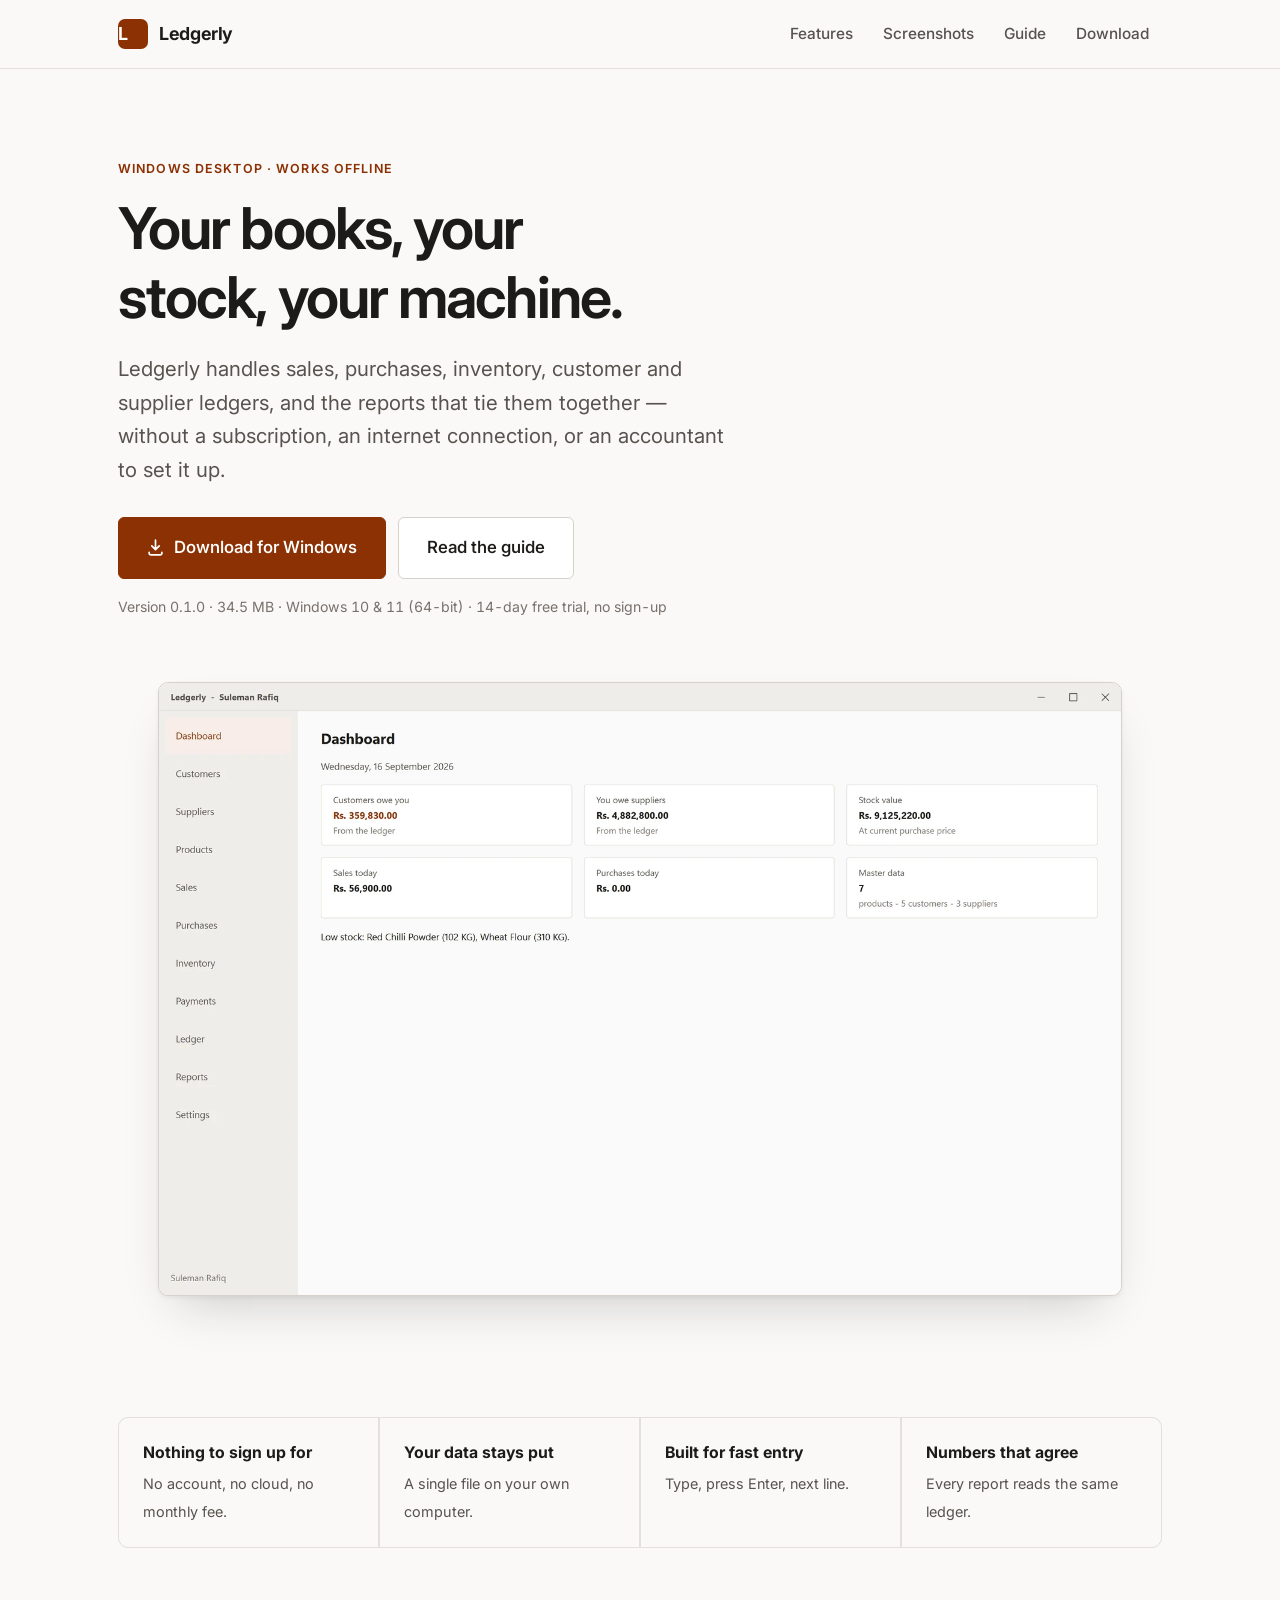
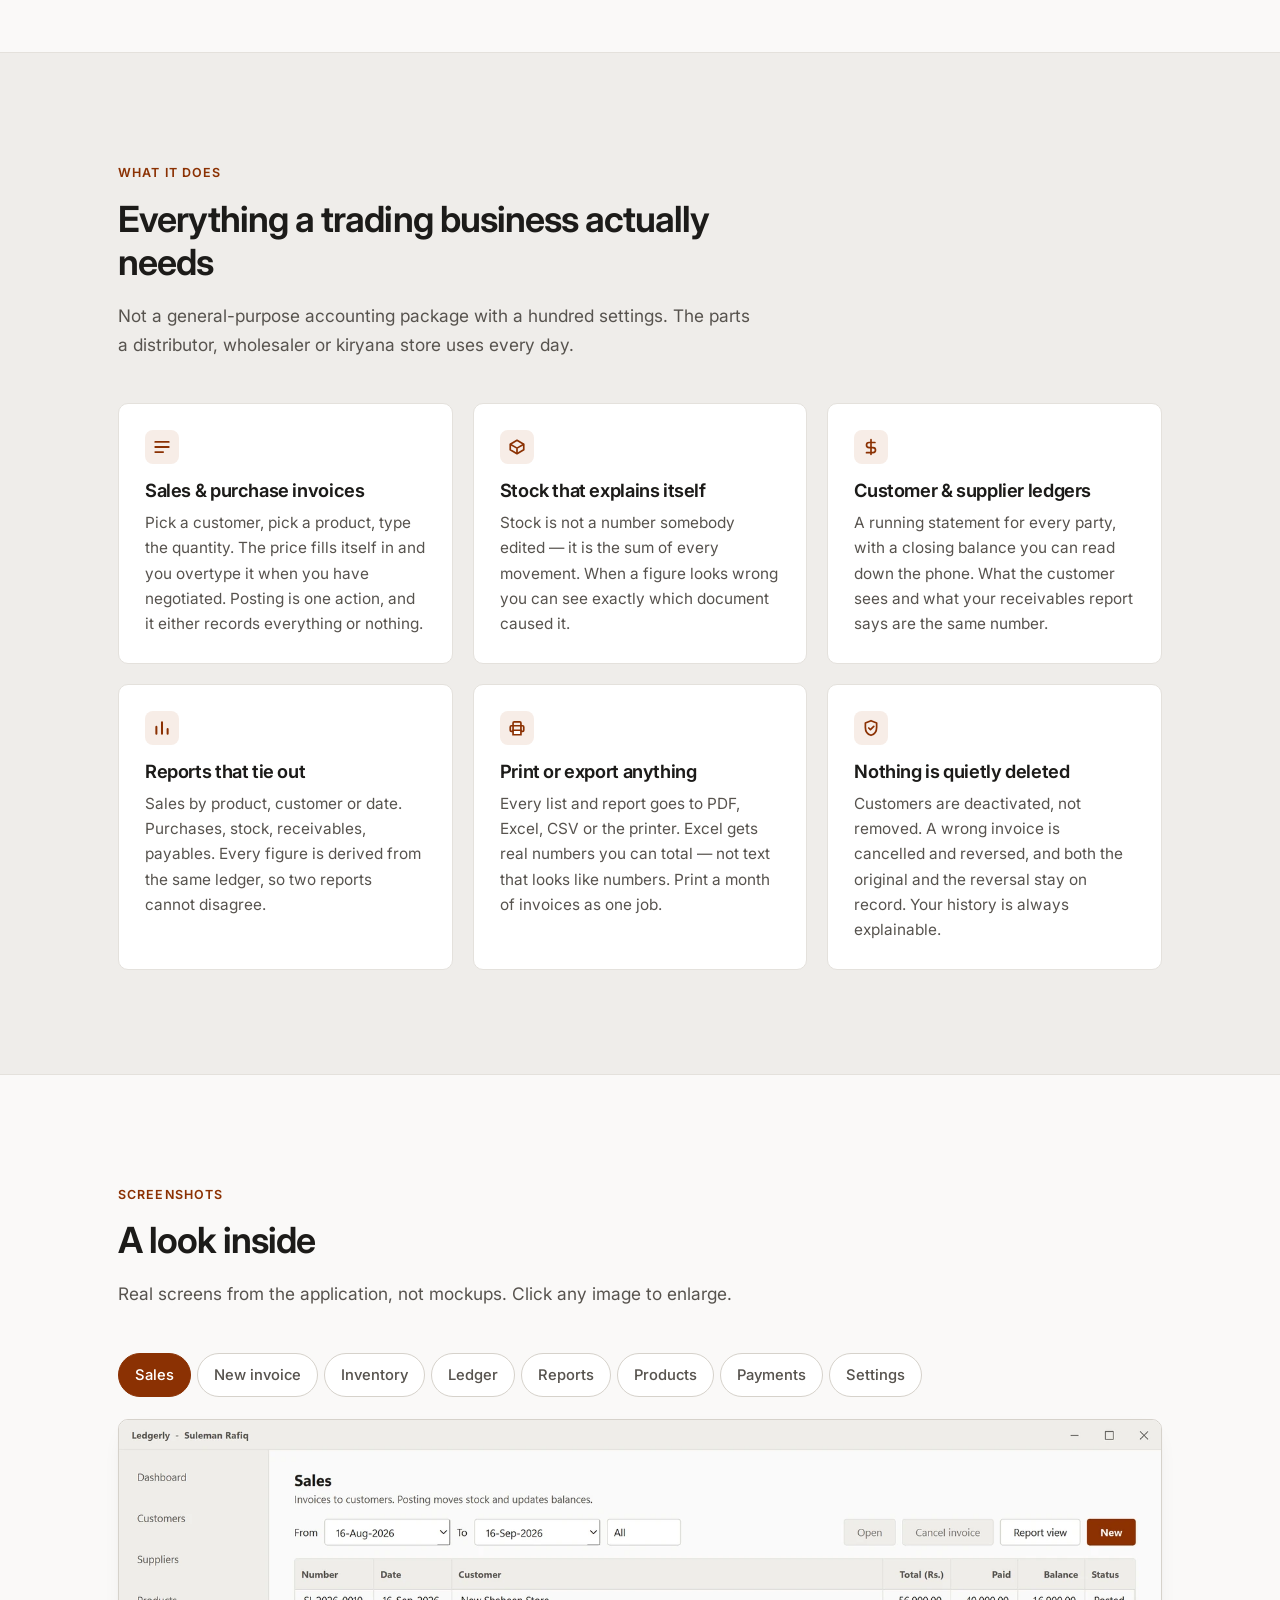
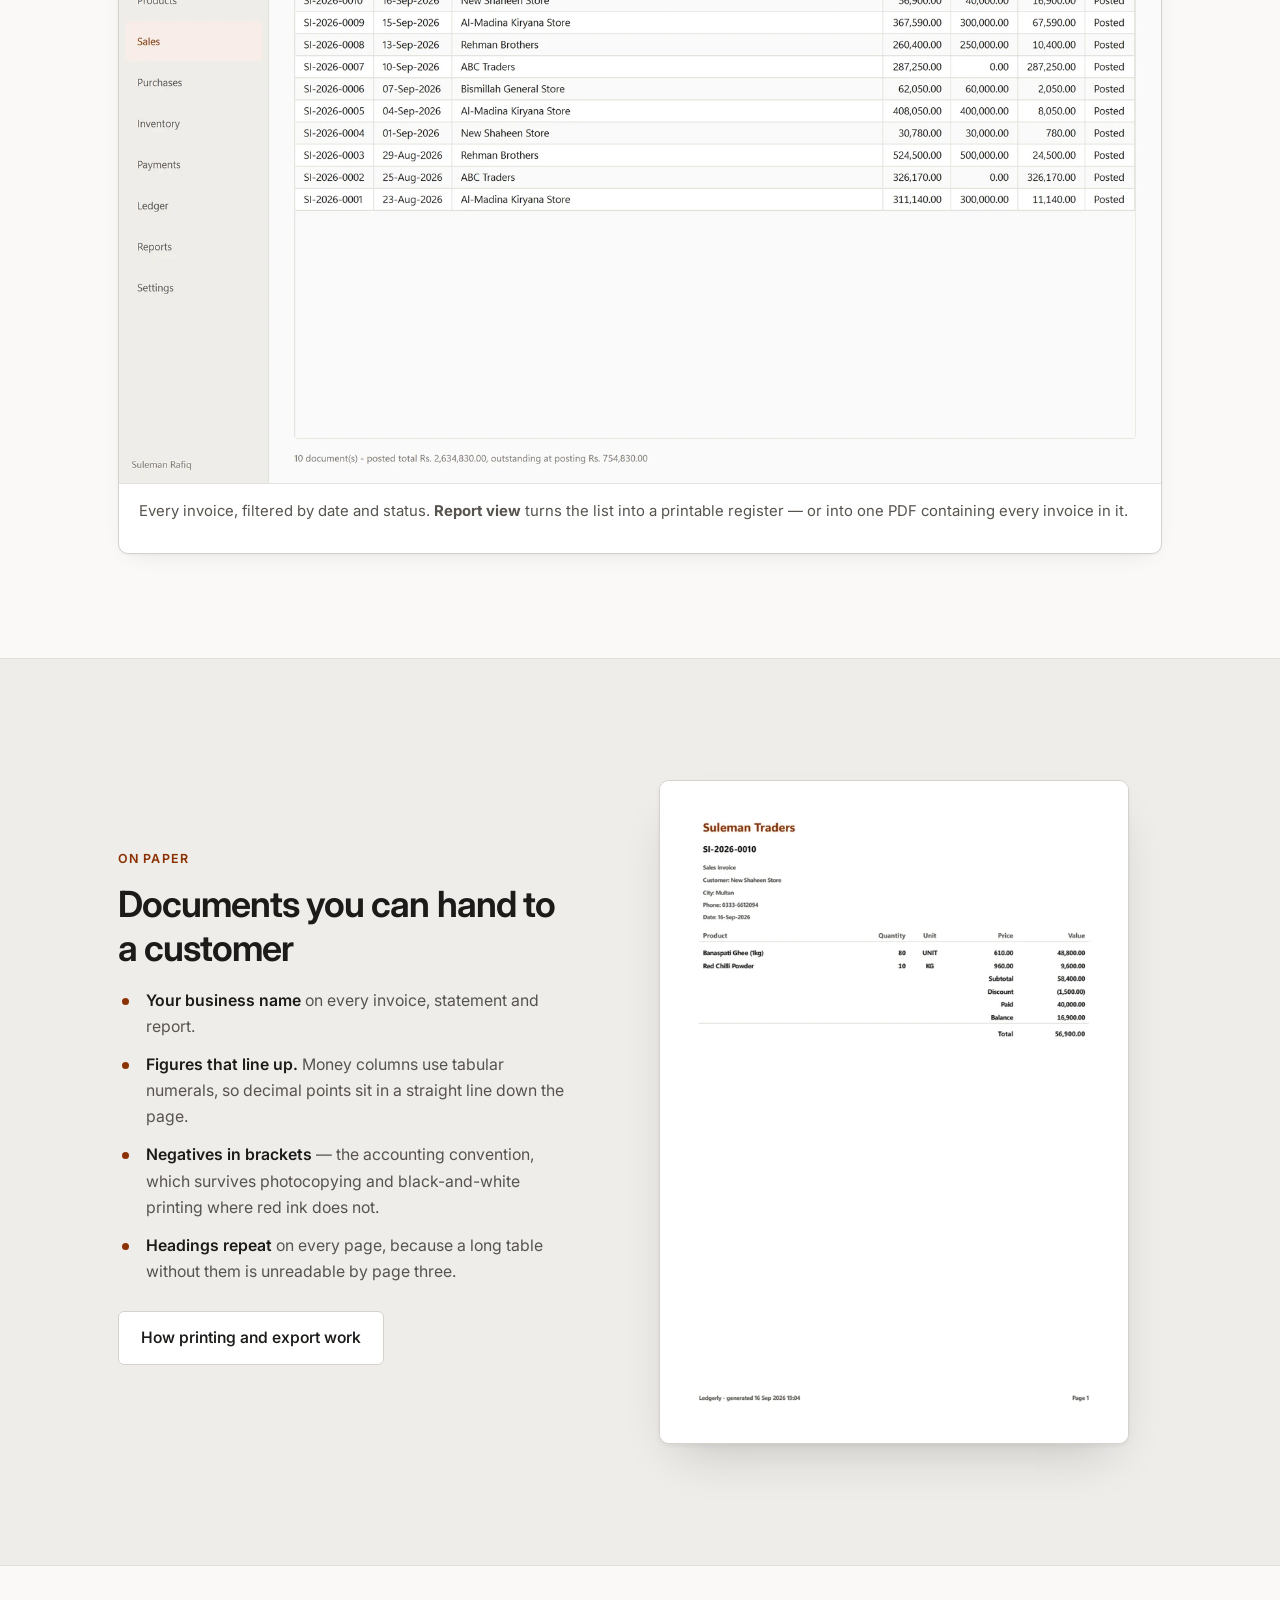
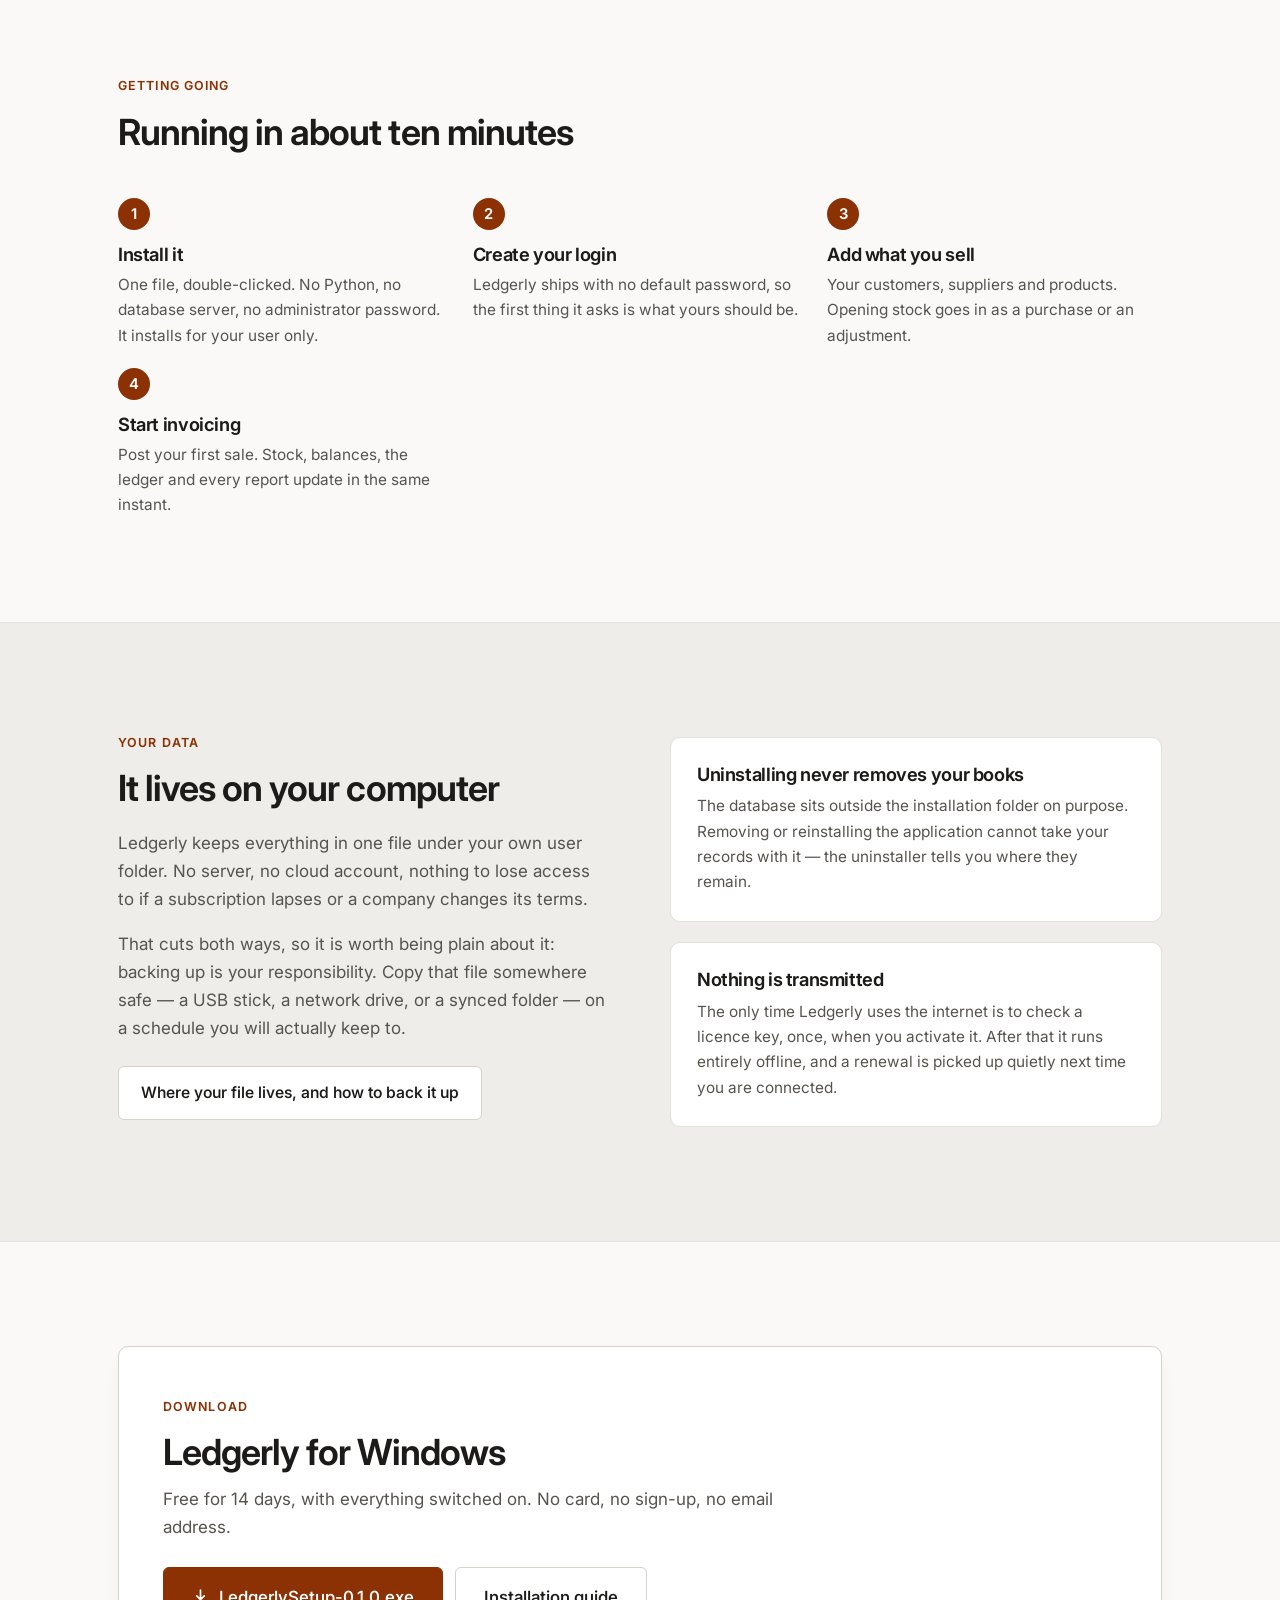
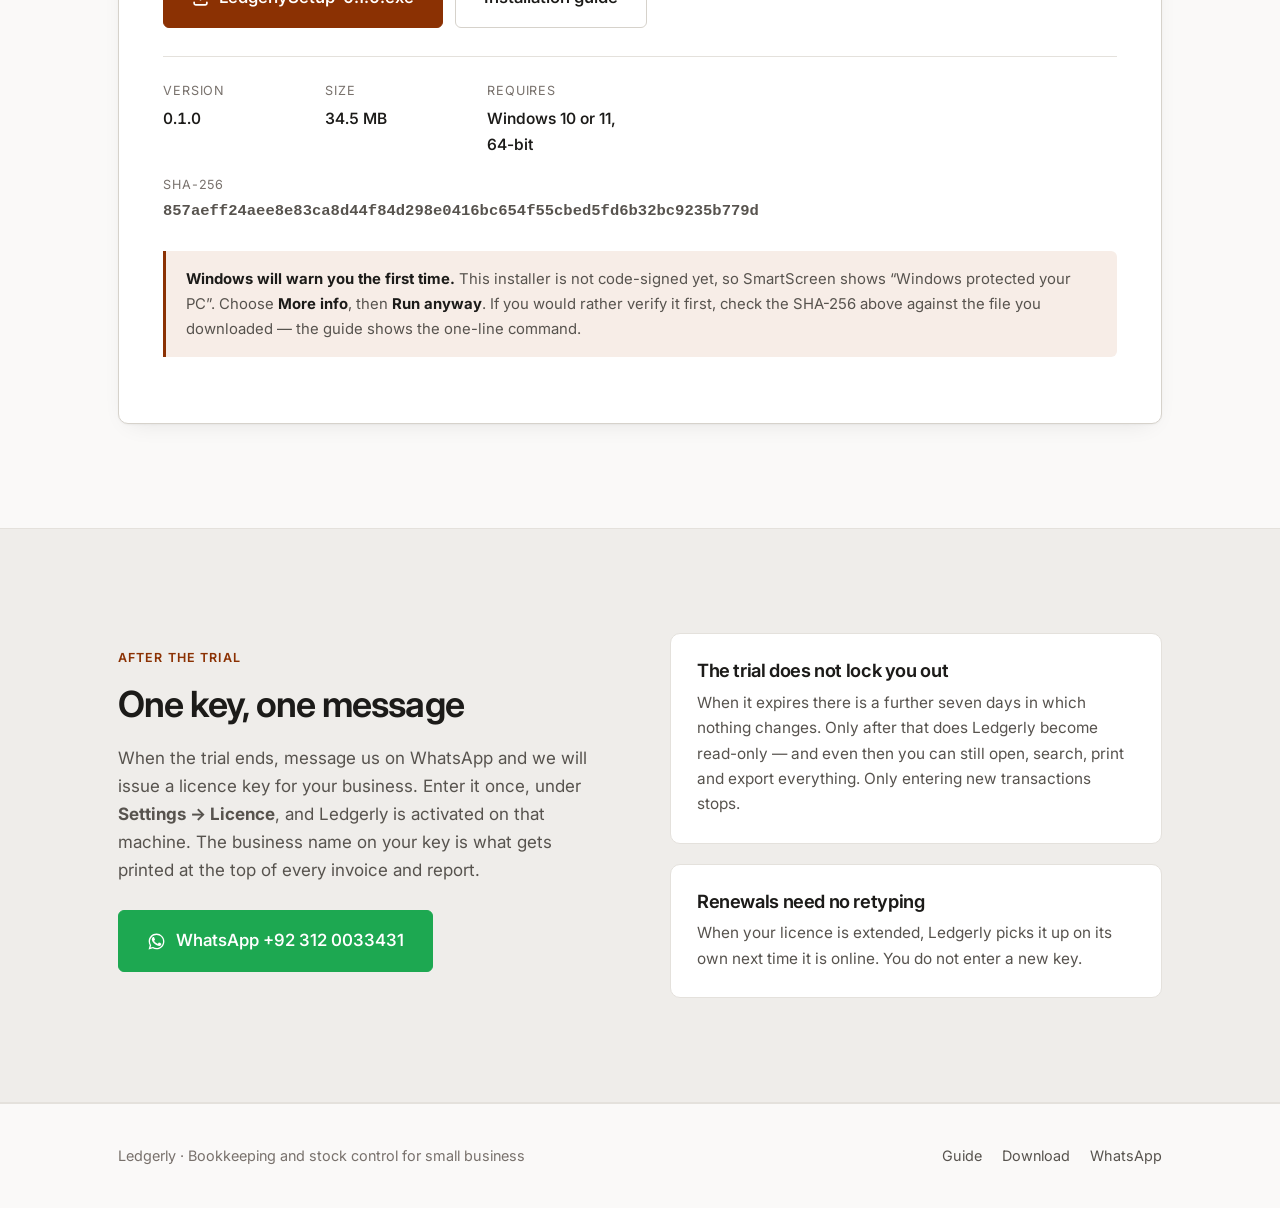
==== commit cf77f363: "Take the new ledger mark, and the build that carries it The logo is no longer a letter in a box: it " ====
--- a/index.html
+++ b/index.html
@@ -574,7 +574,7 @@
           </div>
           <div style="grid-column:1/-1">
             <dt>SHA-256</dt>
-            <dd class="checksum">7ae7d1c31a87072140f49a993ffa715b03573a9c22b24d06e396877d5cb87ba0</dd>
+            <dd class="checksum">857aeff24aee8e83ca8d44f84d298e0416bc654f55cbed5fd6b32bc9235b779d</dd>
           </div>
         </dl>
 
--- a/assets/style.css
+++ b/assets/style.css
@@ -271,17 +271,22 @@
   color: var(--text);
 }
 
+/* The mark: the accent square is CSS so it follows the theme, and the
+   ruled ledger inside it is an inline SVG taking currentColor. Same
+   geometry as resources/icons, which tools/make_icon.py generates. */
 .mark {
   width: 30px;
   height: 30px;
-  border-radius: 8px;
+  border-radius: 7px;
   background: var(--accent);
-  display: grid;
-  place-items: center;
   color: var(--on-accent);
-  font-weight: 700;
-  font-size: 1rem;
   flex: none;
+}
+
+.mark svg {
+  display: block;
+  width: 100%;
+  height: 100%;
 }
 
 .site-nav {
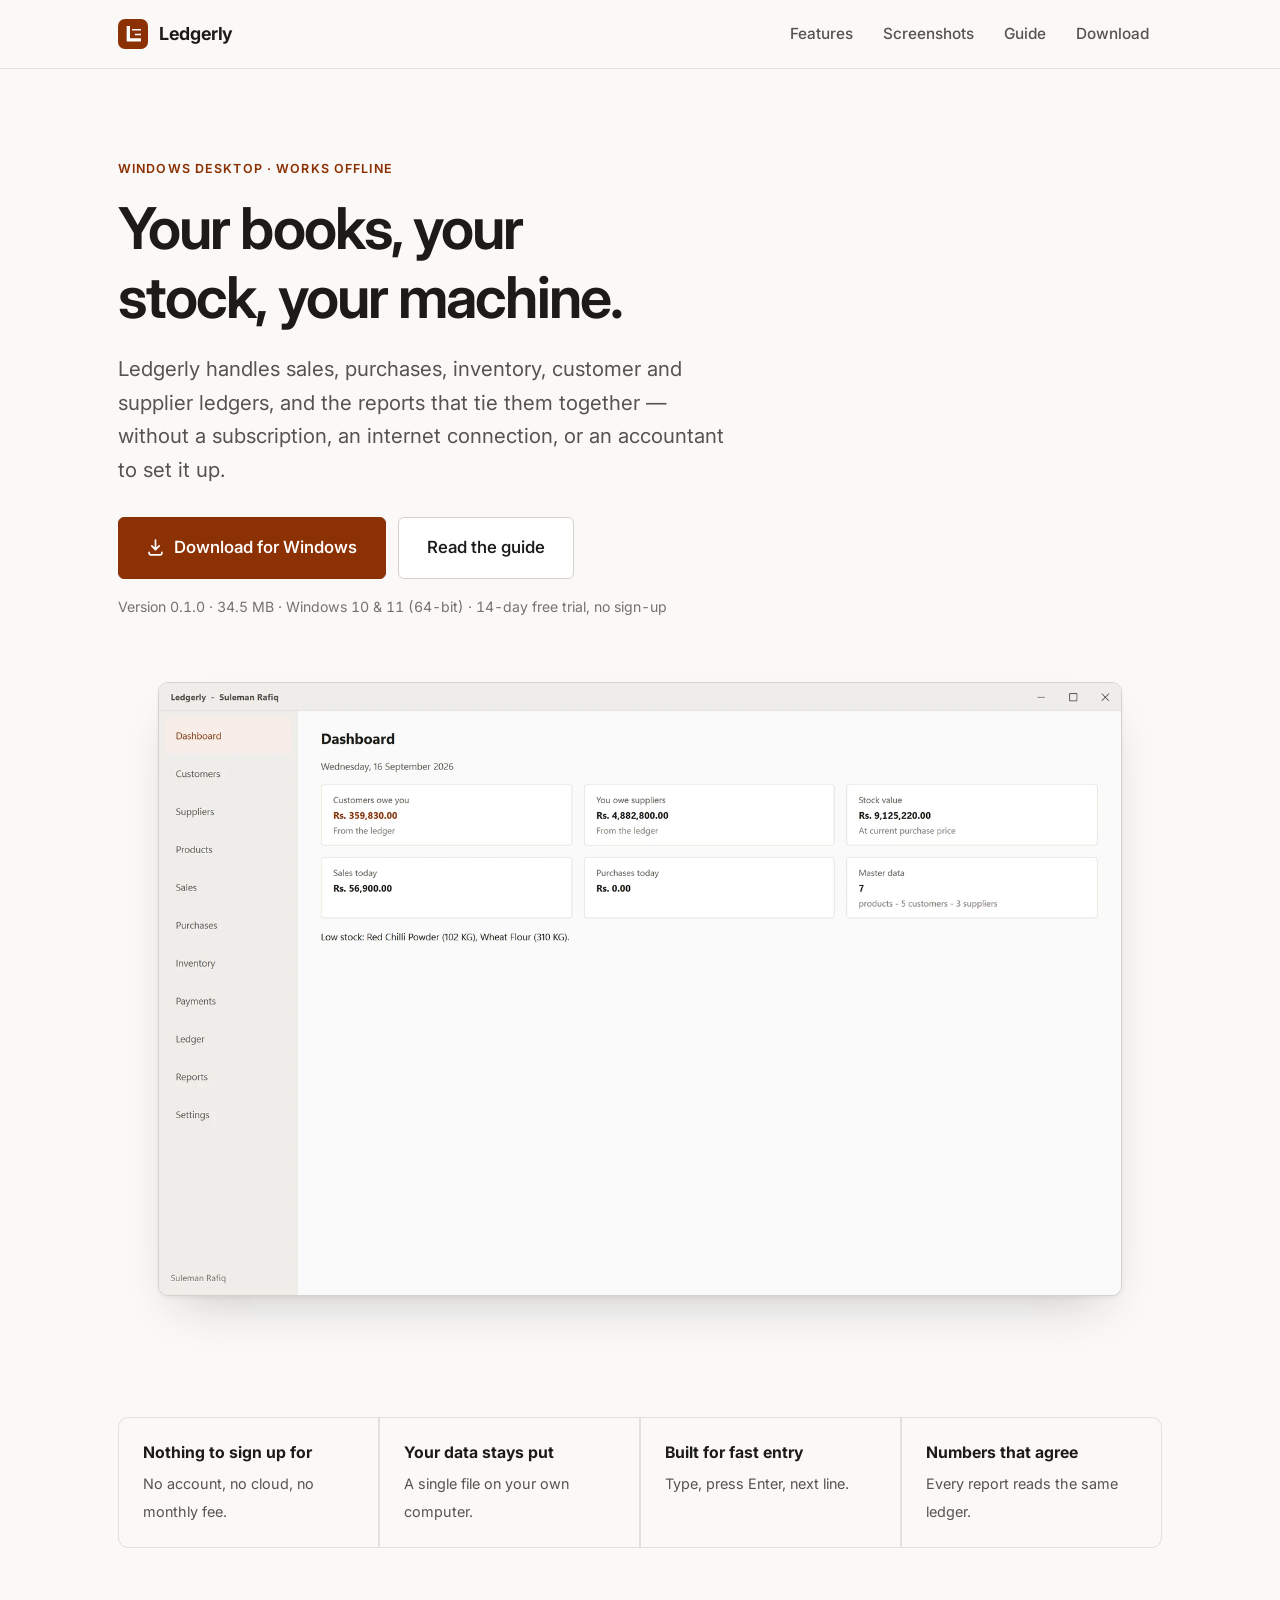
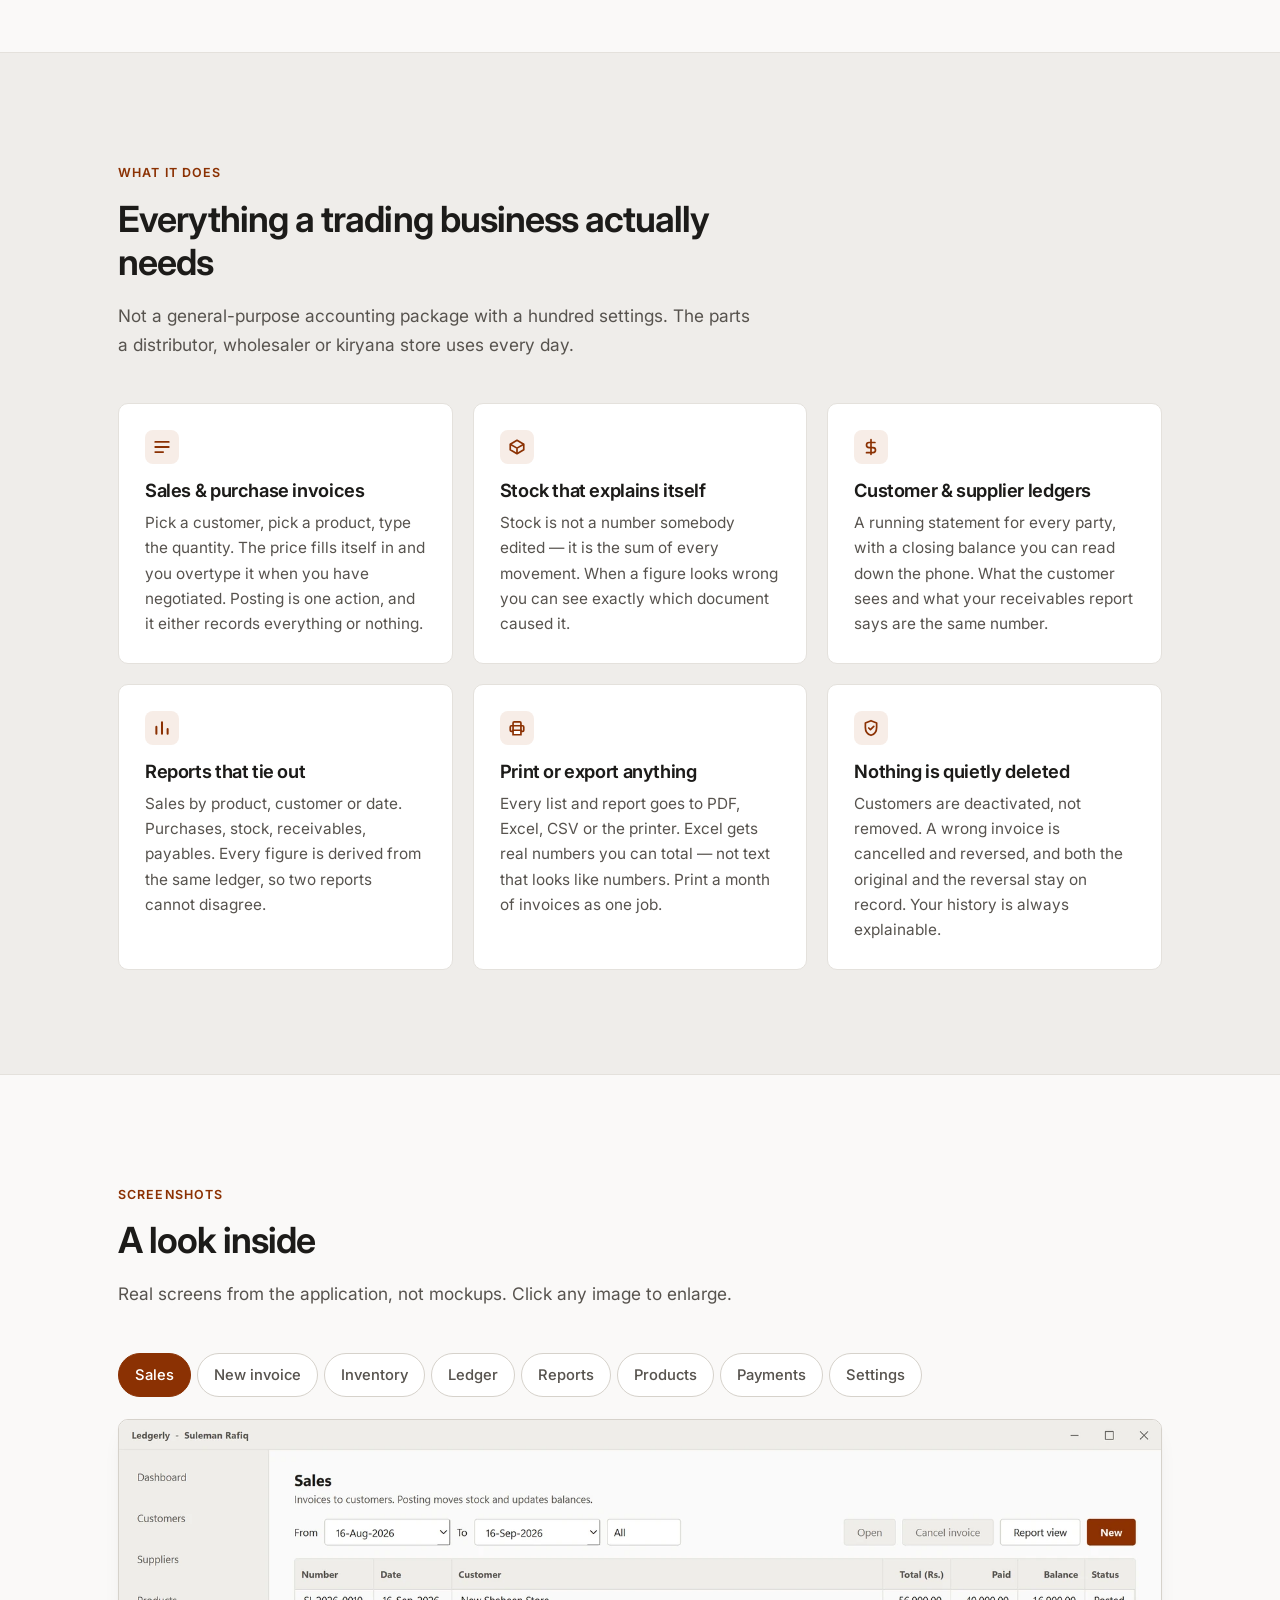
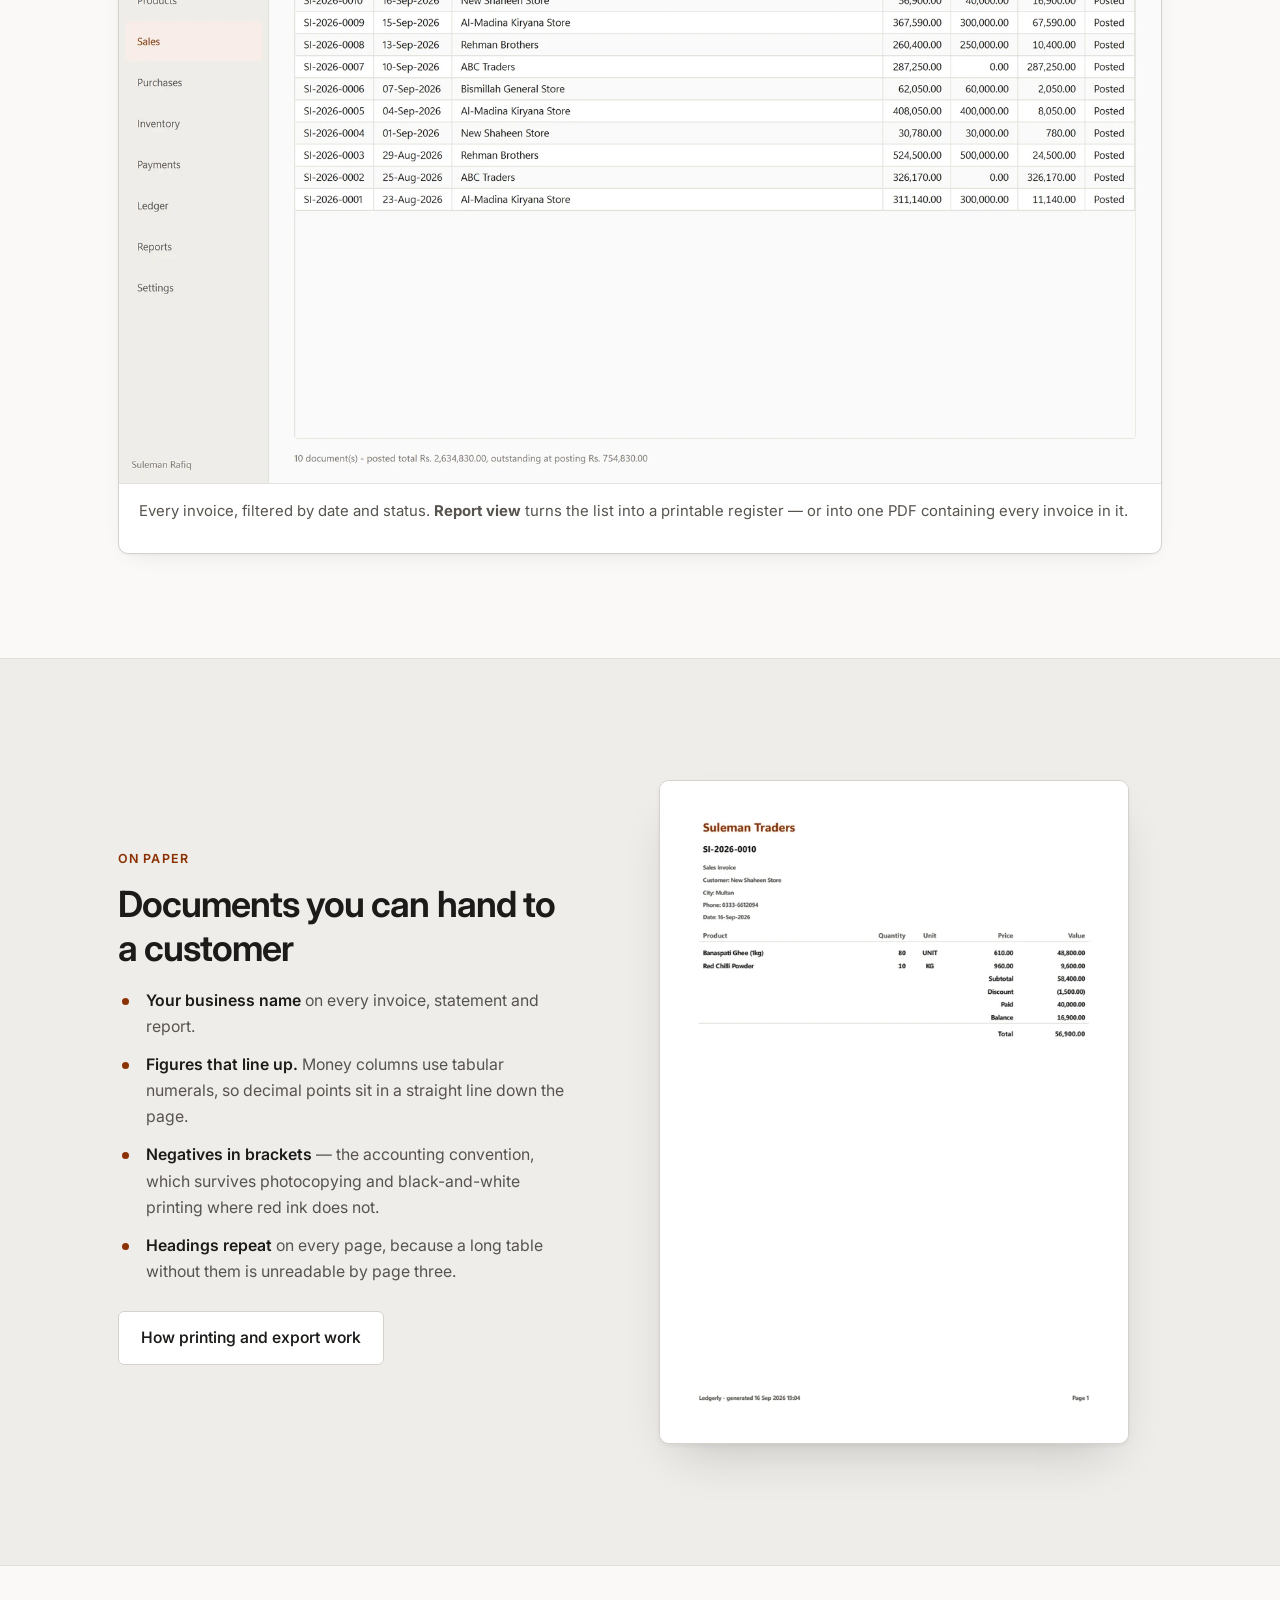
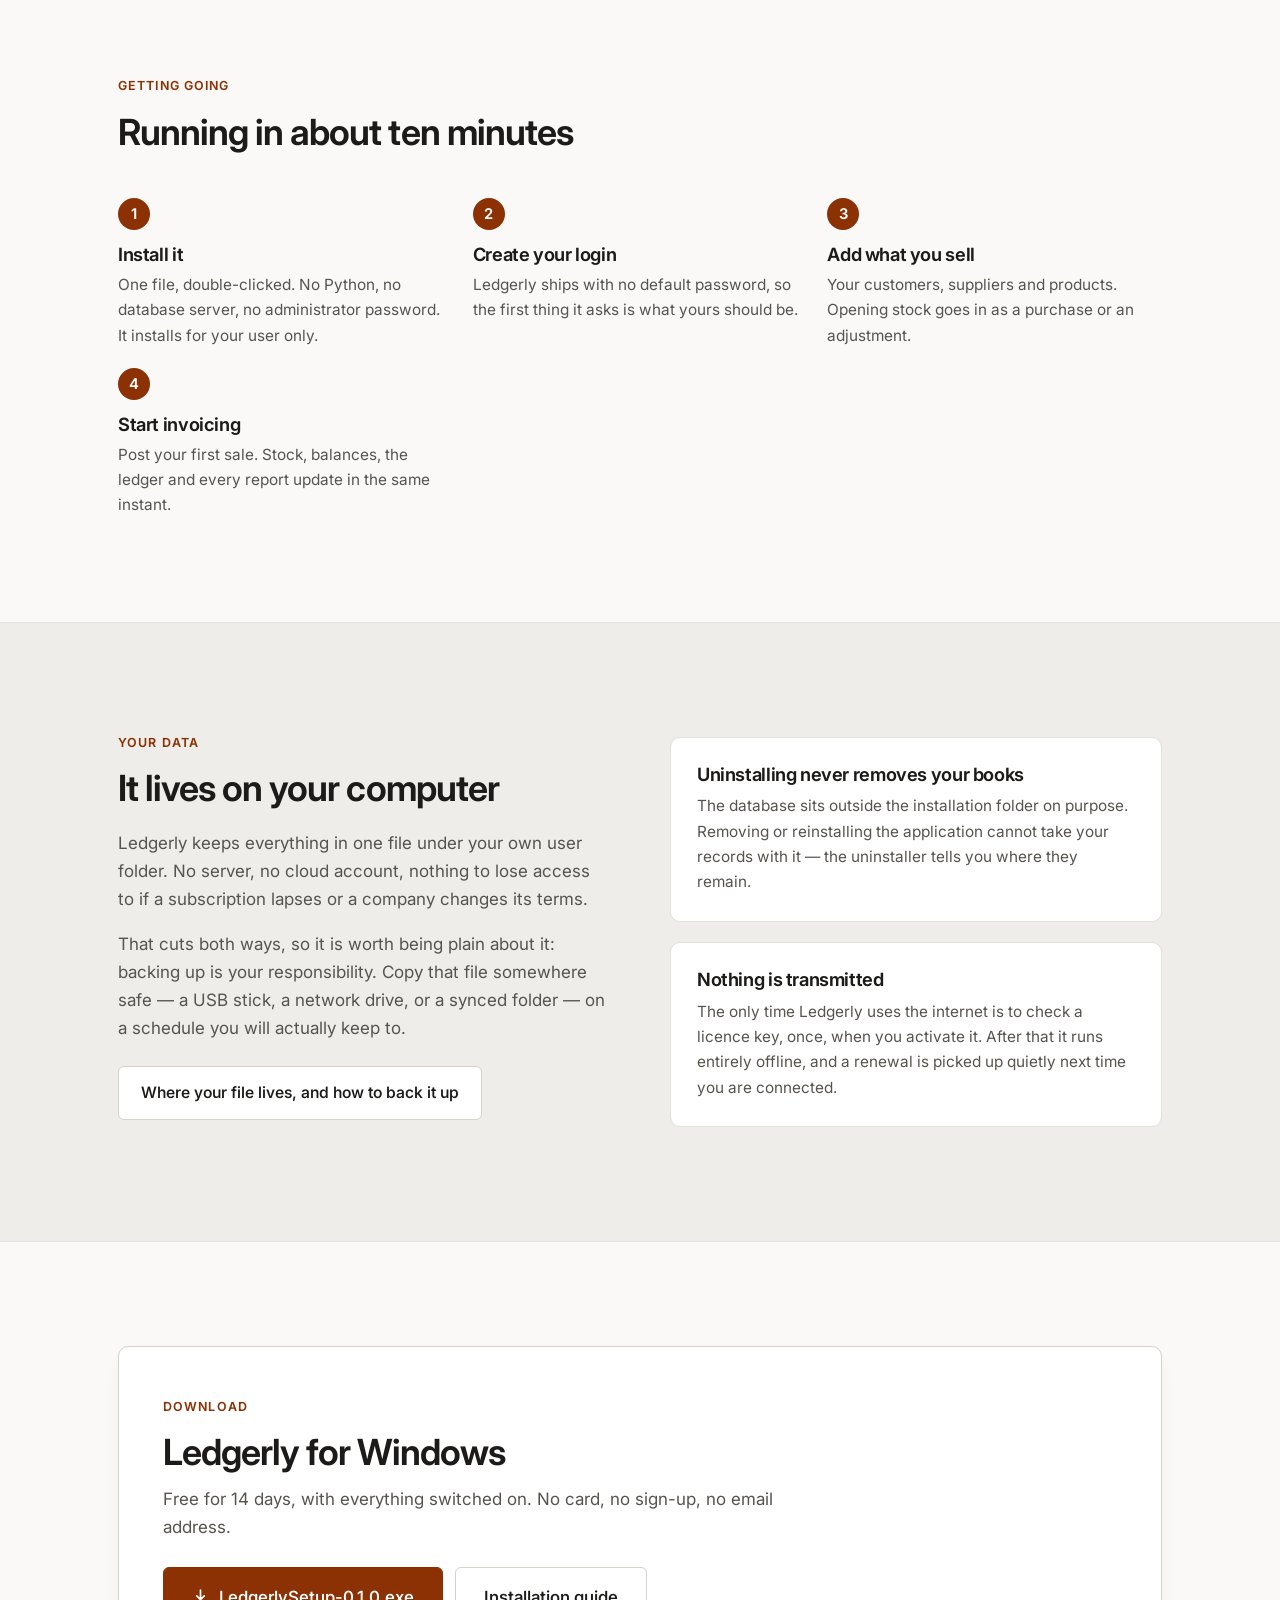
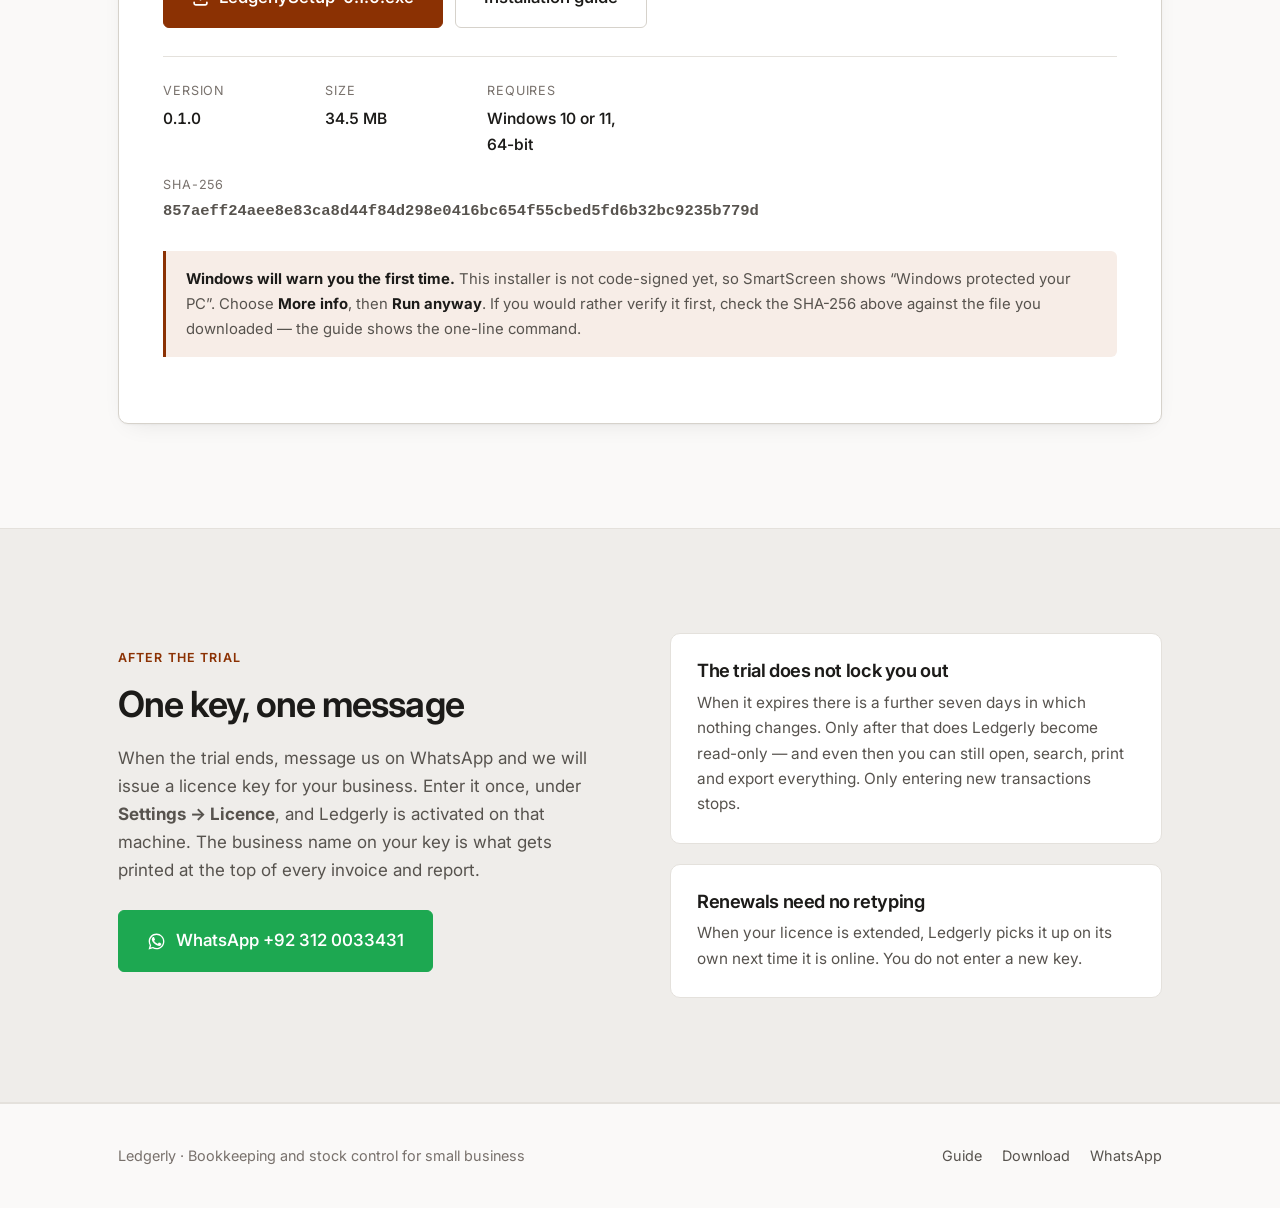
==== commit cefe208f: "Put the ledger mark back in the landing page header The header on index.html was still the typed "L"" ====
--- a/index.html
+++ b/index.html
@@ -127,7 +127,7 @@
 
 <header class="site-header">
   <div class="wrap">
-    <a class="brand" href="./"><span class="mark" aria-hidden="true">L</span> Ledgerly</a>
+    <a class="brand" href="./"><span class="mark" aria-hidden="true"><svg viewBox="0 0 64 64" fill="none" stroke="currentColor" stroke-linecap="butt" stroke-linejoin="miter"><path d="M22 15V44.5H49" stroke-width="7"/><path d="M30 23H49 M36 33H49" stroke-width="3.5"/></svg></span> Ledgerly</a>
     <nav class="site-nav">
       <a class="hide-sm" href="#features">Features</a>
       <a class="hide-sm" href="#screens">Screenshots</a>
